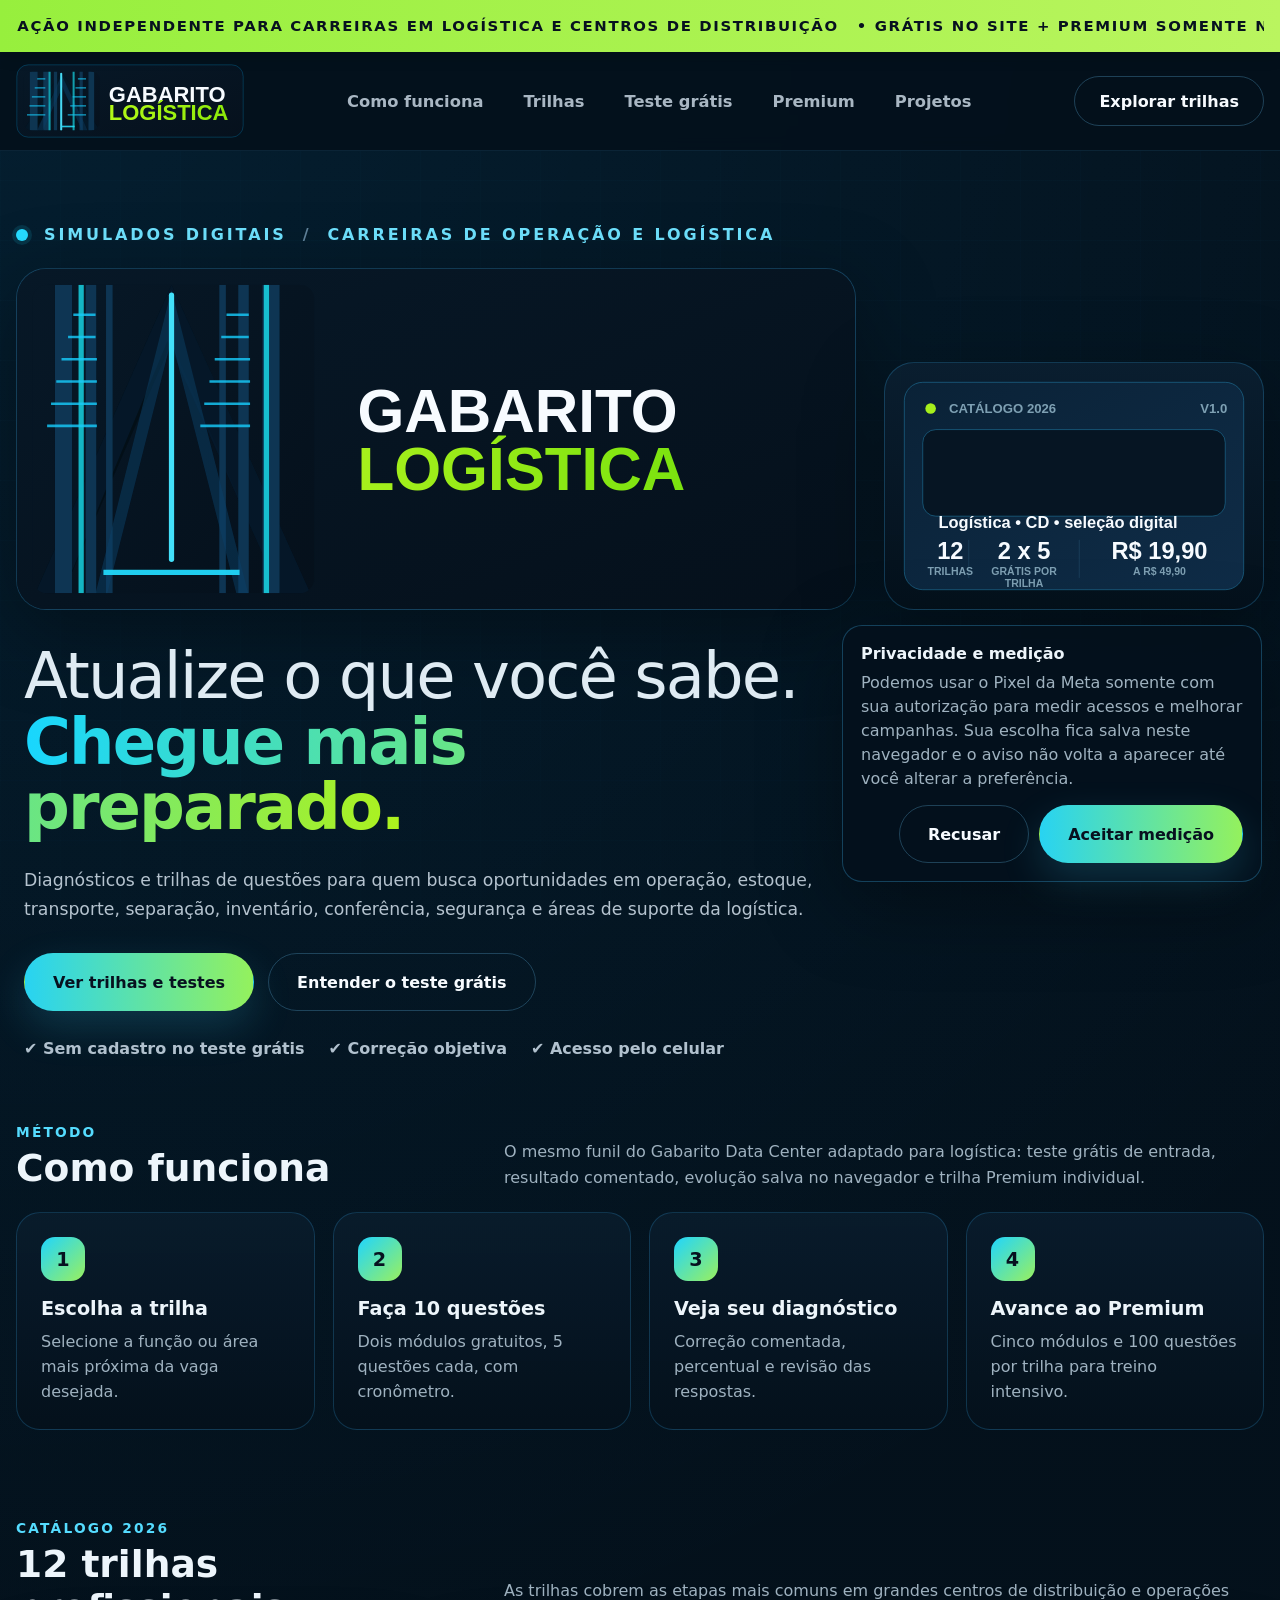
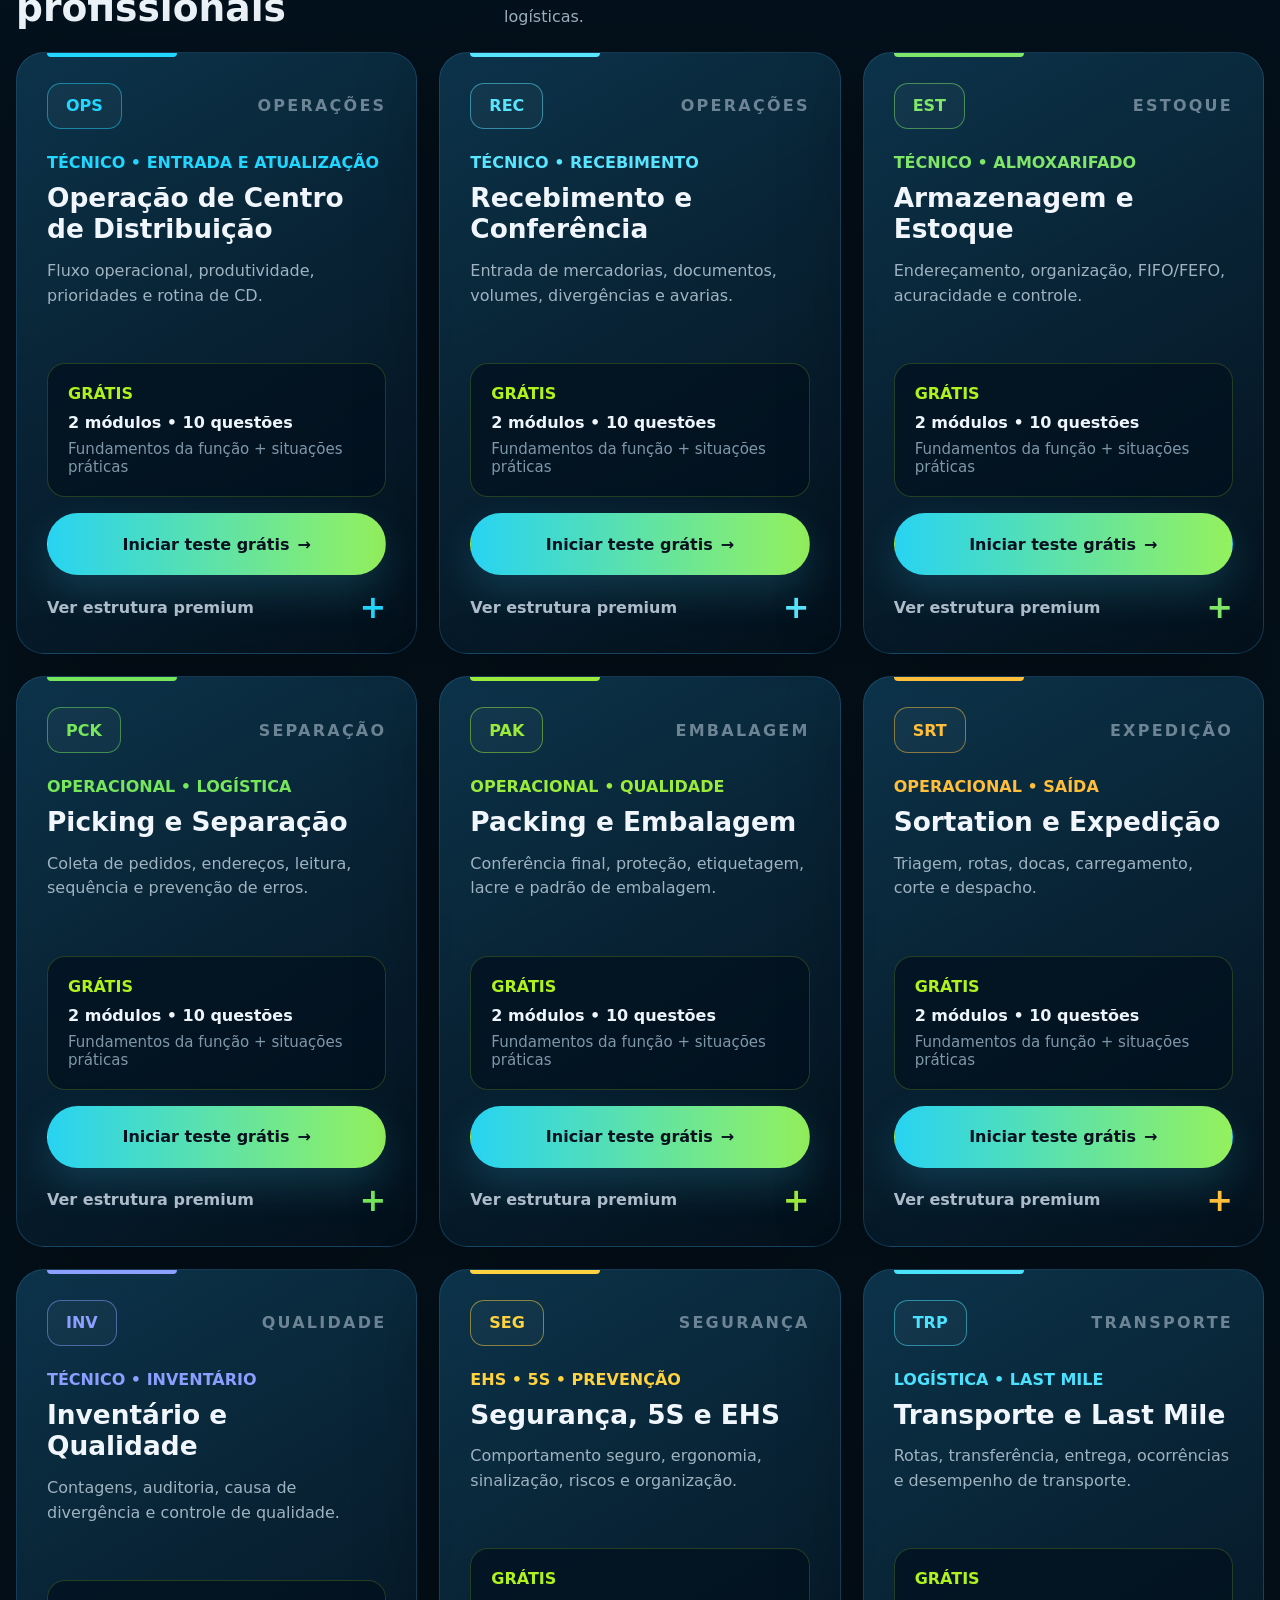
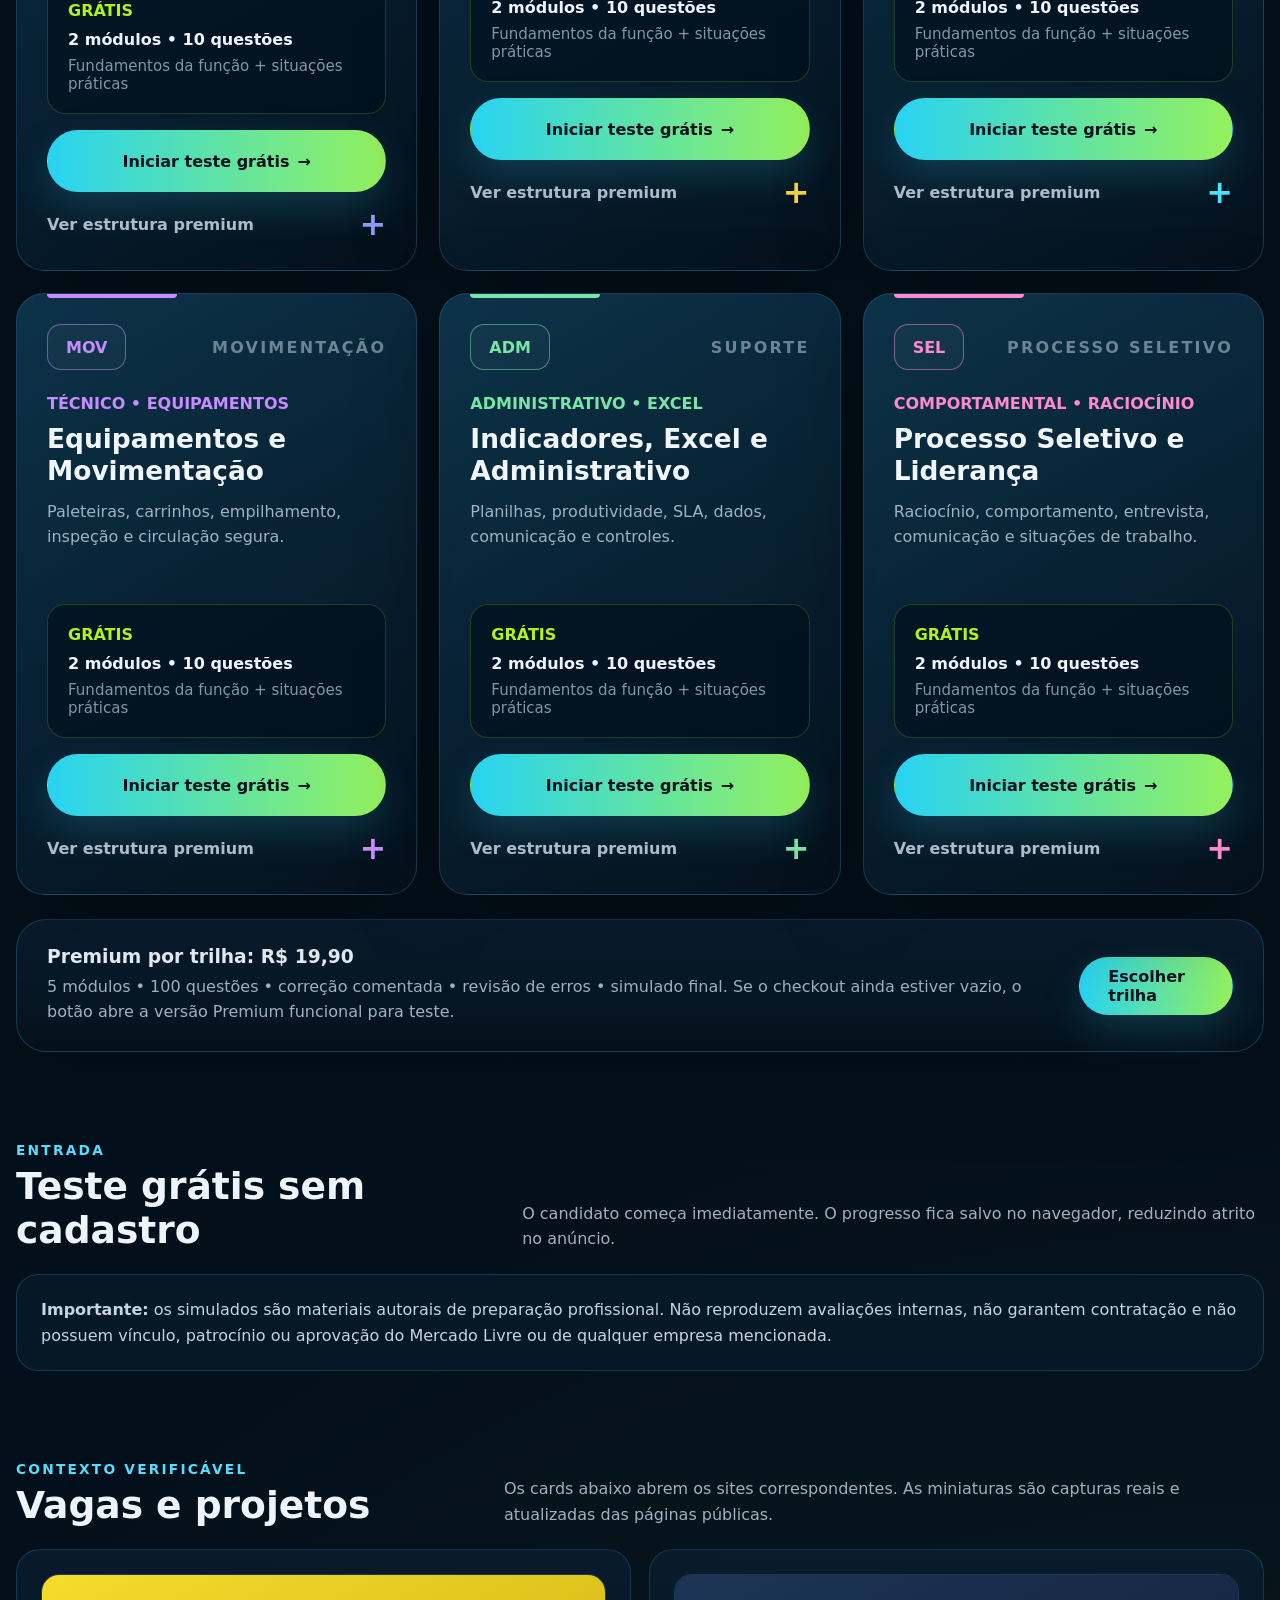
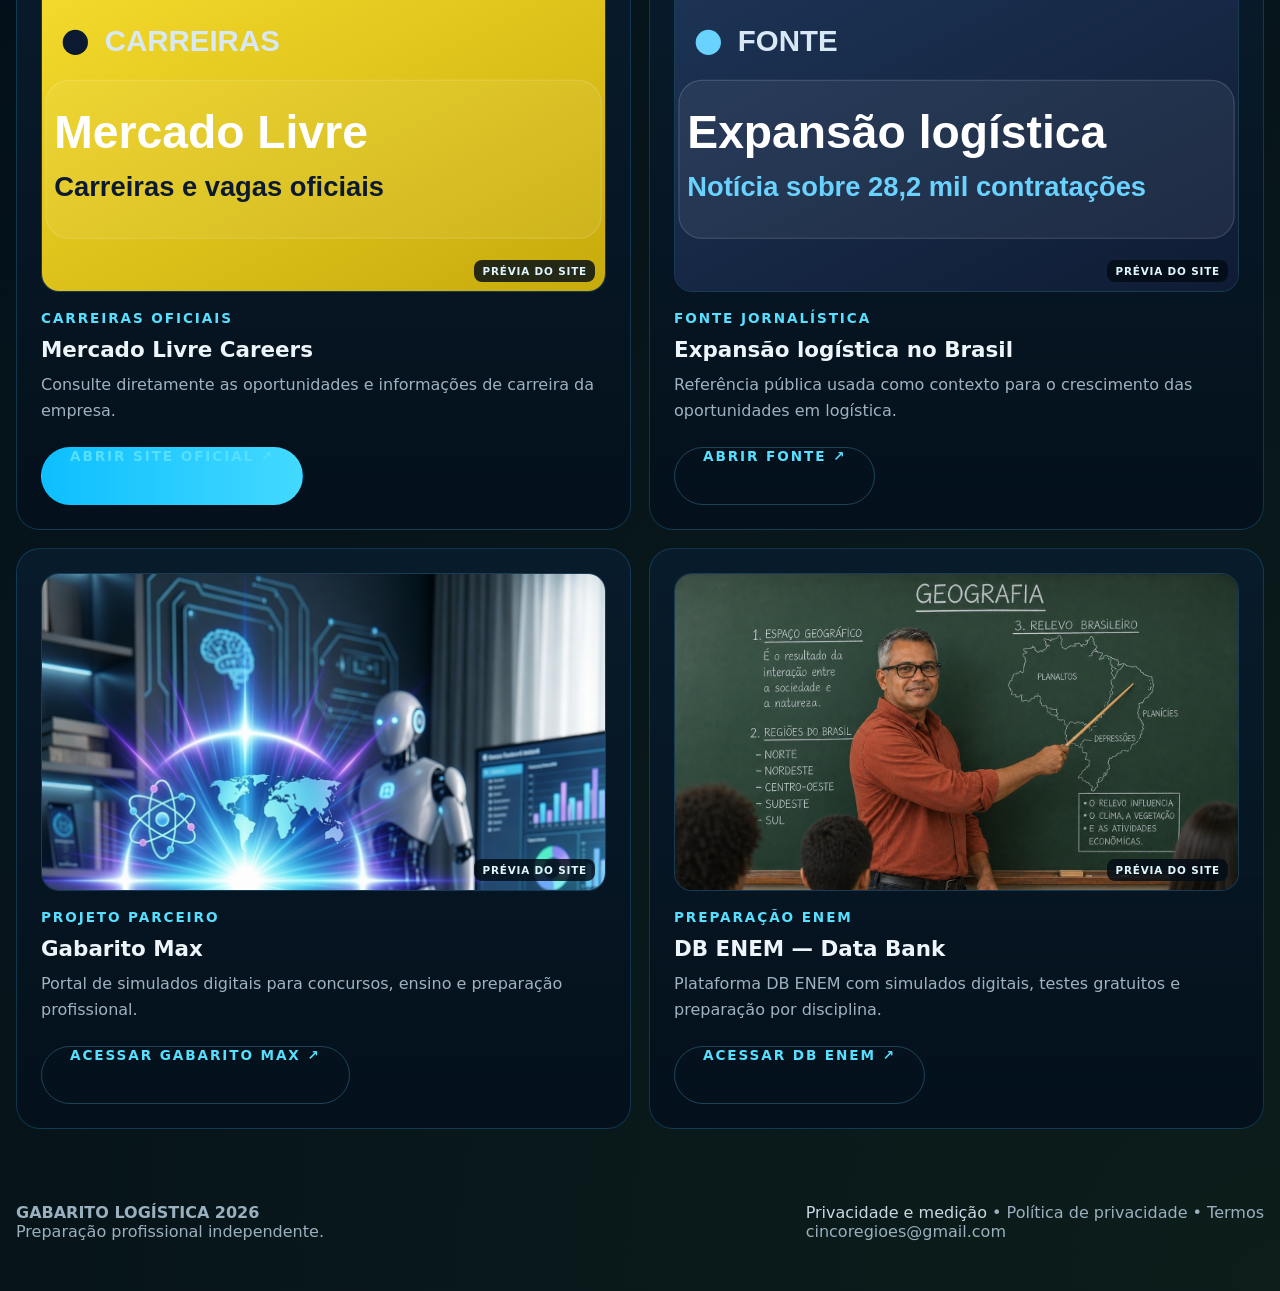
==== index.html @ f0232e9e "Add files via upload" ====
<!doctype html><html lang="pt-BR"><head><meta charset="utf-8"><meta name="viewport" content="width=device-width,initial-scale=1"><meta name="theme-color" content="#07111f"><title>Gabarito Logística 2026 | Simulados para Processos Seletivos</title><meta name="description" content="Simulados gratuitos e premium para vagas de logística, centros de distribuição e e-commerce. Preparação independente para processos seletivos em 2026."><meta property="og:title" content="Gabarito Logística 2026"><meta property="og:description" content="12 trilhas de preparação para logística, centros de distribuição e operações."><meta property="og:type" content="website"><meta property="og:url" content="https://cincoregioes-star.github.io/gabarito-logistica-testes-gratis/"><meta property="og:image" content="https://cincoregioes-star.github.io/gabarito-logistica-testes-gratis/assets/og-gabarito-logistica.png"><meta name="twitter:card" content="summary_large_image"><link rel="canonical" href="https://cincoregioes-star.github.io/gabarito-logistica-testes-gratis/"><link rel="icon" href="assets/logo-gabarito-logistica.svg" type="image/svg+xml"><link rel="stylesheet" href="styles.css"></head><body class="has-fixed-top home-page">
<div class="top-strip"><div class="shell stripin"><span>● PREPARAÇÃO INDEPENDENTE PARA CARREIRAS EM LOGÍSTICA E CENTROS DE DISTRIBUIÇÃO</span><span>• GRÁTIS NO SITE + PREMIUM SOMENTE NA KIWIFY</span></div></div>
<header class="top"><div class="shell topin"><a class="brand" href="index.html" aria-label="Gabarito Logística"><img class="brand-logo" src="assets/logo-gabarito-logistica.svg" alt="Gabarito Logística"></a><nav class="nav"><a href="#como">Como funciona</a><a href="#trilhas">Trilhas</a><a href="#gratis">Teste grátis</a><a href="#premium">Premium</a><a href="#fontes">Projetos</a></nav><a class="btn btn-ghost btn-top" href="#trilhas">Explorar trilhas</a></div></header>
<main>
<section class="shell hero-stage">
  <div class="hero-kicker"><span class="dot"></span> SIMULADOS DIGITAIS <span class="divider">/</span> CARREIRAS DE OPERAÇÃO E LOGÍSTICA</div>
  <div class="hero-grid">
    <article class="hero-showcase panel"><img src="assets/hero-logistica-main.svg" alt="Gabarito Logística"></article>
    <aside class="hero-mini panel"><img src="assets/catalog-card-logistica.svg" alt="Catálogo Gabarito Logística"></aside>
  </div>
  <div class="hero-copy-wrap">
    <div class="hero-copy">
      <h1>Atualize o que você sabe.<br><span>Chegue mais preparado.</span></h1>
      <p>Diagnósticos e trilhas de questões para quem busca oportunidades em operação, estoque, transporte, separação, inventário, conferência, segurança e áreas de suporte da logística.</p>
      <div class="hero-actions"><a class="btn btn-yellow" href="#trilhas">Ver trilhas e testes</a><a class="btn btn-ghost" href="#como">Entender o teste grátis</a></div>
      <div class="hero-checks"><span>✔ Sem cadastro no teste grátis</span><span>✔ Correção objetiva</span><span>✔ Acesso pelo celular</span></div>
    </div>
  </div>
</section>
<section class="section shell" id="como"><div class="section-head"><div><span class="eyebrow">Método</span><h2>Como funciona</h2></div><p>O mesmo funil do Gabarito Data Center adaptado para logística: teste grátis de entrada, resultado comentado, evolução salva no navegador e trilha Premium individual.</p></div><div class="how"><div class="step"><b>1</b><h3>Escolha a trilha</h3><p>Selecione a função ou área mais próxima da vaga desejada.</p></div><div class="step"><b>2</b><h3>Faça 10 questões</h3><p>Dois módulos gratuitos, 5 questões cada, com cronômetro.</p></div><div class="step"><b>3</b><h3>Veja seu diagnóstico</h3><p>Correção comentada, percentual e revisão das respostas.</p></div><div class="step"><b>4</b><h3>Avance ao Premium</h3><p>Cinco módulos e 100 questões por trilha para treino intensivo.</p></div></div></section>
<section class="section shell" id="trilhas"><div class="section-head"><div><span class="eyebrow">Catálogo 2026</span><h2>12 trilhas profissionais</h2></div><p>As trilhas cobrem as etapas mais comuns em grandes centros de distribuição e operações logísticas.</p></div><div class="grid track-grid" id="trackGrid"></div><article class="premium-band panel" id="premium"><div><h3>Premium por trilha: <strong>R$ 19,90</strong></h3><p>5 módulos • 100 questões • correção comentada • revisão de erros • simulado final. Se o checkout ainda estiver vazio, o botão abre a versão Premium funcional para teste.</p></div><a class="btn btn-yellow" href="#trilhas">Escolher trilha</a></article></section>
<section class="section shell" id="gratis"><div class="section-head"><div><span class="eyebrow">Entrada</span><h2>Teste grátis sem cadastro</h2></div><p>O candidato começa imediatamente. O progresso fica salvo no navegador, reduzindo atrito no anúncio.</p></div><div class="notice"><strong>Importante:</strong> os simulados são materiais autorais de preparação profissional. Não reproduzem avaliações internas, não garantem contratação e não possuem vínculo, patrocínio ou aprovação do Mercado Livre ou de qualquer empresa mencionada.</div></section>
<section class="section shell" id="fontes">
  <div class="section-head">
    <div><span class="eyebrow">Contexto verificável</span><h2>Vagas e projetos</h2></div>
    <p>Os cards abaixo abrem os sites correspondentes. As miniaturas são capturas reais e atualizadas das páginas públicas.</p>
  </div>
  <div class="partners">
    <article class="partner partner-card" data-link-key="careersUrl" data-fallback="assets/partner-mercadolivre.svg" role="link" tabindex="0" aria-label="Abrir Mercado Livre Careers">
      <div class="partner-shot-wrap"><img class="partner-thumb live-site-shot" src="assets/partner-mercadolivre.svg" alt="Captura do site Mercado Livre Careers" loading="lazy"></div>
      <span>Carreiras oficiais</span><h3>Mercado Livre Careers</h3>
      <p>Consulte diretamente as oportunidades e informações de carreira da empresa.</p>
      <span class="btn btn-blue partner-cta">Abrir site oficial ↗</span>
    </article>
    <article class="partner partner-card" data-link-key="sourceUrl" data-fallback="assets/partner-noticia.svg" role="link" tabindex="0" aria-label="Abrir notícia sobre expansão logística">
      <div class="partner-shot-wrap"><img class="partner-thumb live-site-shot" src="assets/partner-noticia.svg" alt="Captura da fonte sobre expansão logística" loading="lazy"></div>
      <span>Fonte jornalística</span><h3>Expansão logística no Brasil</h3>
      <p>Referência pública usada como contexto para o crescimento das oportunidades em logística.</p>
      <span class="btn btn-ghost partner-cta">Abrir fonte ↗</span>
    </article>
    <article class="partner partner-card" data-link-key="gabaritoMaxUrl" data-fallback="assets/print-real-gabarito-max.png" role="link" tabindex="0" aria-label="Abrir Gabarito Max">
      <div class="partner-shot-wrap"><img class="partner-thumb live-site-shot" src="assets/print-real-gabarito-max.png" alt="Captura real do Gabarito Max" loading="lazy"></div>
      <span>Projeto parceiro</span><h3>Gabarito Max</h3>
      <p>Portal de simulados digitais para concursos, ensino e preparação profissional.</p>
      <span class="btn btn-ghost partner-cta">Acessar Gabarito Max ↗</span>
    </article>
    <article class="partner partner-card" data-link-key="dbEnemUrl" data-fallback="assets/print-real-db-enem.jpg" role="link" tabindex="0" aria-label="Abrir DB ENEM">
      <div class="partner-shot-wrap"><img class="partner-thumb live-site-shot" src="assets/print-real-db-enem.jpg" alt="Captura real de conteúdo do DB ENEM" loading="lazy"></div>
      <span>Preparação ENEM</span><h3>DB ENEM — Data Bank</h3>
      <p>Plataforma DB ENEM com simulados digitais, testes gratuitos e preparação por disciplina.</p>
      <span class="btn btn-ghost partner-cta">Acessar DB ENEM ↗</span>
    </article>
  </div>
</section>
</main>
<footer><div class="shell footerin"><div><strong>GABARITO LOGÍSTICA 2026</strong><br>Preparação profissional independente.</div><div><button class="privacy-link" id="privacySettings">Privacidade e medição</button> • <a href="privacidade.html">Política de privacidade</a> • <a href="termos.html">Termos</a><br><a href="mailto:cincoregioes@gmail.com">cincoregioes@gmail.com</a></div></div></footer>
<div class="cookie" id="cookie"><strong>Privacidade e medição</strong><p>Podemos usar o Pixel da Meta somente com sua autorização para medir acessos e melhorar campanhas. Sua escolha fica salva neste navegador e o aviso não volta a aparecer até você alterar a preferência.</p><div class="cookie-actions"><button class="btn btn-ghost" id="cookieReject">Recusar</button><button class="btn btn-yellow" id="cookieAccept">Aceitar medição</button></div></div>
<script src="config.js"></script><script src="meta.js"></script><script src="data.js"></script><script src="sound.js"></script><script src="script.js"></script></body></html>
---- styles.css ----
:root{
  --bg:#04111c;--bg2:#071a2b;--panel:#071827;--panel2:#0a2337;--line:rgba(63,155,205,.24);
  --white:#edf5fb;--muted:#9fb2c0;--cyan:#18d6ff;--cyan2:#2bd6ff;--lime:#aef21c;--lime2:#7fec16;--ghost:#0d2031;
  --yellow:#aaf11d;--yellowText:#07111f;--shadow:0 22px 80px rgba(0,0,0,.34);--radius:28px;
}
*{box-sizing:border-box} html{scroll-behavior:smooth} body{margin:0;font-family:Inter,ui-sans-serif,system-ui,-apple-system,"Segoe UI",Arial,sans-serif;color:var(--white);background:
radial-gradient(circle at 0 0,rgba(0,169,255,.09),transparent 28%),
radial-gradient(circle at 100% 100%,rgba(174,242,28,.06),transparent 30%),
linear-gradient(180deg,#04111c 0%,#03101a 100%);min-height:100vh}
body:before{content:"";position:fixed;inset:0;background-image:linear-gradient(rgba(29,76,106,.23) 1px,transparent 1px),linear-gradient(90deg,rgba(29,76,106,.18) 1px,transparent 1px);background-size:60px 60px;opacity:.34;pointer-events:none;mask-image:linear-gradient(#000,rgba(0,0,0,.55));}
a{color:inherit;text-decoration:none}button,input{font:inherit}.shell{width:min(1320px,calc(100% - 32px));margin:0 auto;position:relative;z-index:1}
.has-fixed-top{padding-top:0}.top-strip{position:relative;z-index:5;background:linear-gradient(90deg,#97ef3d,#baf55f);color:#07111f;height:52px;display:flex;align-items:center;box-shadow:0 4px 14px rgba(0,0,0,.18)}.stripin{display:flex;align-items:center;justify-content:center;gap:18px;font-weight:900;letter-spacing:.11em;font-size:.93rem;text-transform:uppercase;white-space:nowrap;overflow:hidden}.top{position:relative;z-index:4;background:rgba(4,17,28,.92);backdrop-filter:blur(7px);border-bottom:1px solid rgba(26,73,103,.35)}.topin{height:98px;display:flex;align-items:center;justify-content:space-between;gap:18px}.brand{display:flex;align-items:center}.brand-logo{width:228px;max-width:100%;display:block}.nav{display:flex;align-items:center;gap:40px}.nav a{color:#a9b7c3;font-size:1.02rem;font-weight:800}.nav a:hover,.nav a:focus{color:#fff}.btn{display:inline-flex;align-items:center;justify-content:center;gap:8px;min-height:58px;padding:0 28px;border-radius:999px;border:1px solid transparent;font-weight:900;cursor:pointer;transition:.2s}.btn-yellow{background:linear-gradient(90deg,#28d3f2,#94f15d);color:#07111f;box-shadow:0 16px 40px rgba(61,203,246,.18)}.btn-yellow:hover{transform:translateY(-1px)}.btn-ghost{background:transparent;color:#f7fbff;border-color:rgba(53,106,137,.55)}.btn-blue{background:linear-gradient(90deg,#0dbfff,#43d9ff);color:#07111f}.btn-top{min-width:168px;min-height:50px;padding:0 24px}.hero-stage{padding-top:74px;padding-bottom:20px}.hero-kicker{display:flex;align-items:center;gap:16px;color:#6fe3ff;font-weight:900;letter-spacing:.18em;text-transform:uppercase;margin:0 0 24px;font-size:1rem}.hero-kicker .dot{width:12px;height:12px;border-radius:50%;background:#26dbff;box-shadow:0 0 0 4px rgba(38,219,255,.12)}.hero-kicker .divider{color:#60839b}.hero-grid{display:grid;grid-template-columns:minmax(0,1.6fr) 380px;gap:28px;align-items:end}.panel{background:linear-gradient(180deg,rgba(10,31,48,.96),rgba(4,17,28,.98));border:1px solid rgba(34,106,149,.45);border-radius:30px;box-shadow:var(--shadow)}.hero-showcase{min-height:270px;display:flex;align-items:center;justify-content:center;overflow:hidden}.hero-showcase img{display:block;width:100%;height:auto}.hero-mini{align-self:end;padding:18px}.hero-mini img{display:block;width:100%;height:auto}.hero-copy-wrap{display:grid;grid-template-columns:minmax(0,1fr) 380px;gap:28px}.hero-copy{padding:34px 8px 0 8px}.hero-copy h1{margin:0;font-size:4rem;line-height:1.02;letter-spacing:-.03em;font-weight:300;color:#dfebf3}.hero-copy h1 span{font-weight:900;background:linear-gradient(90deg,#18d6ff,#aef21c);-webkit-background-clip:text;background-clip:text;color:transparent}.hero-copy p{max-width:800px;margin:26px 0 0;color:#b5c3cf;font-size:1.08rem;line-height:1.65}.hero-actions{display:flex;gap:14px;flex-wrap:wrap;margin-top:30px}.hero-checks{display:flex;gap:24px;flex-wrap:wrap;margin-top:28px;color:#b1c1ce;font-weight:700}.hero-checks span{display:inline-flex;gap:9px;align-items:center}.section{padding:44px 0}.section-head{display:flex;justify-content:space-between;gap:18px;align-items:end;margin-bottom:22px}.eyebrow{display:inline-block;color:#55dcff;font-size:.86rem;font-weight:900;text-transform:uppercase;letter-spacing:.16em;margin-bottom:6px}.section-head h2{margin:0;font-size:2.35rem}.section-head p{max-width:760px;color:var(--muted);margin:0;line-height:1.6}.how{display:grid;grid-template-columns:repeat(4,1fr);gap:18px}.step{padding:24px;background:linear-gradient(180deg,rgba(9,28,44,.95),rgba(4,17,28,.98));border:1px solid rgba(34,106,149,.4);border-radius:24px}.step b{width:44px;height:44px;display:grid;place-items:center;background:linear-gradient(135deg,#1fd5ff,#9af05e);border-radius:14px;color:#07111f;font-size:1.2rem}.step h3{margin:16px 0 10px;font-size:1.2rem}.step p{margin:0;color:var(--muted);line-height:1.55}.track-grid{display:grid;grid-template-columns:repeat(3,1fr);gap:22px}.card{position:relative;padding:30px;border-radius:28px;overflow:hidden;background:linear-gradient(150deg,rgba(13,54,78,.92),rgba(4,17,28,.98));border:1px solid rgba(43,106,149,.42);box-shadow:var(--shadow)}.card:before{content:"";position:absolute;top:0;left:30px;width:130px;height:4px;background:var(--accent,#22d6ff);border-radius:0 0 8px 8px}.card-top{display:flex;align-items:center;justify-content:space-between;margin-bottom:24px}.code-pill{min-width:64px;height:46px;padding:0 18px;border-radius:14px;border:1px solid color-mix(in srgb,var(--accent,#22d6ff) 50%, transparent);display:inline-flex;align-items:center;justify-content:center;font-weight:900;color:var(--accent,#22d6ff);background:rgba(255,255,255,.03)}.card-cat{font-size:1rem;letter-spacing:.14em;text-transform:uppercase;color:#6d8494;font-weight:900}.card-level{display:block;color:var(--accent,#22d6ff);font-weight:900;text-transform:uppercase;margin-bottom:10px}.card h3{margin:0 0 14px;font-size:1.05rem;line-height:1.2}.card h3 strong{display:block;font-size:1.65rem;color:#f0f6fb}.card p{margin:0;color:#9fb3c1;line-height:1.55;min-height:78px}.free-box{margin-top:26px;padding:20px;border-radius:18px;border:1px solid rgba(97,145,39,.35);background:rgba(2,16,28,.68)}.free-box .free-tag{display:block;color:#b0f31c;font-weight:900;text-transform:uppercase;margin-bottom:10px}.free-box .free-meta{font-size:1rem;font-weight:900}.free-box small{display:block;color:#7e98aa;margin-top:8px;font-size:.94rem}.card-actions{margin-top:16px}.card .btn-yellow{width:100%;min-height:62px;font-size:1rem}.premium-trigger{display:flex;align-items:center;justify-content:space-between;margin-top:16px;font-weight:800;color:#aebcca}.premium-trigger button{background:none;border:0;color:var(--accent,#22d6ff);font-size:2rem;line-height:1;cursor:pointer;padding:0}.premium-band{margin-top:24px;padding:26px 30px;display:flex;justify-content:space-between;align-items:center;gap:18px}.premium-band h3{margin:0 0 8px}.premium-band p{margin:0;color:var(--muted);line-height:1.55}.notice{padding:22px 24px;border-radius:22px;background:rgba(7,24,39,.92);border:1px solid rgba(51,108,141,.42);color:#c8d4de;line-height:1.6}.partners{display:grid;grid-template-columns:repeat(2,1fr);gap:18px}.partner{padding:24px;border-radius:24px;background:linear-gradient(180deg,rgba(9,28,44,.95),rgba(4,17,28,.98));border:1px solid rgba(34,106,149,.4)}.partner span{display:inline-block;color:#56dfff;font-size:.85rem;font-weight:900;letter-spacing:.14em;text-transform:uppercase}.partner h3{margin:12px 0 10px;font-size:1.34rem}.partner p{margin:0 0 18px;color:var(--muted);line-height:1.6}.footerin{display:flex;justify-content:space-between;gap:16px;padding:30px 0 50px;color:#9ab0bf}.privacy-link{background:none;border:0;color:#c9d8e2;padding:0;cursor:pointer}.cookie{position:fixed;bottom:18px;right:18px;max-width:420px;padding:18px;border-radius:20px;background:rgba(4,17,28,.97);border:1px solid rgba(39,115,156,.5);box-shadow:var(--shadow);display:none;z-index:70}.cookie.show{display:block}.cookie strong{display:block;margin-bottom:8px}.cookie p{margin:0;color:var(--muted);line-height:1.5}.cookie-actions{display:flex;gap:10px;justify-content:flex-end;margin-top:14px}.quiz-wrap{padding:52px 0 42px}.quiz-hero,.result,.question,.premium{padding:26px}.module-grid{display:grid;grid-template-columns:repeat(2,1fr);gap:18px;margin-top:18px}.mod-card{padding:20px;border-radius:22px;background:linear-gradient(180deg,rgba(9,28,44,.95),rgba(4,17,28,.98));border:1px solid rgba(34,106,149,.4)}.mod-card h3{margin:0 0 8px}.mod-card p{margin:0 0 16px;color:var(--muted)}.quiz-head{display:flex;justify-content:space-between;align-items:center;gap:16px;margin-bottom:14px}.timer{border:1px solid rgba(39,121,168,.45);padding:10px 14px;border-radius:14px;font-weight:900;background:rgba(7,24,39,.86)}.timer.warn{border-color:#ffb83b;color:#ffda73}.timer.danger{border-color:#ff5f72;color:#ff9ba6}.progress{height:10px;background:rgba(255,255,255,.06);border-radius:999px;overflow:hidden;margin:10px 0 18px}.progress span{display:block;height:100%;background:linear-gradient(90deg,#25d4f0,#95f05b)}.options{display:grid;gap:12px;margin-top:18px}.option{width:100%;padding:16px 18px;border-radius:18px;border:1px solid rgba(46,116,158,.4);background:rgba(8,28,45,.9);color:#ecf4fa;text-align:left;font-weight:700;cursor:pointer}.option.correct{border-color:#5ddf86;background:rgba(81,215,129,.12)}.option.wrong{border-color:#ff6a7a;background:rgba(255,106,122,.11)}.feedback{margin-top:18px;padding:16px;border-radius:16px;line-height:1.6}.feedback.good{background:rgba(84,226,141,.12);border:1px solid rgba(84,226,141,.35)}.feedback.bad{background:rgba(255,100,116,.10);border:1px solid rgba(255,100,116,.35)}.result .score{font-size:4rem;font-weight:900;background:linear-gradient(90deg,#25d4f0,#95f05b);-webkit-background-clip:text;background-clip:text;color:transparent}.review{display:grid;gap:14px;margin-top:24px}.review-item{padding:16px;border-radius:16px;background:rgba(7,24,39,.9);border:1px solid rgba(39,115,156,.4)}.sound-panel{display:flex;align-items:center;gap:8px}.sound-panel button,.sound-toggle{border:1px solid rgba(39,115,156,.45);background:rgba(7,24,39,.86);color:#e9f2f8;border-radius:14px;min-height:44px;padding:0 14px;cursor:pointer;font-weight:800}.volume{width:90px}.sr-only{position:absolute!important;width:1px!important;height:1px!important;padding:0!important;margin:-1px!important;overflow:hidden!important;clip:rect(0,0,0,0)!important;white-space:nowrap!important;border:0!important}
@media (max-width:1180px){.hero-grid,.hero-copy-wrap{grid-template-columns:1fr}.hero-mini{max-width:420px}.track-grid{grid-template-columns:repeat(2,1fr)}.how,.partners{grid-template-columns:repeat(2,1fr)}}
@media (max-width:920px){.has-fixed-top{padding-top:0}.stripin{font-size:.72rem;gap:10px}.topin{height:88px;gap:12px}.brand-logo{width:190px}.nav{display:none}.btn-top{display:none}.hero-copy h1{font-size:3rem}.module-grid{grid-template-columns:1fr}}
@media (max-width:640px){.shell{width:min(100% - 22px,1320px)}.top-strip{height:46px}.has-fixed-top{padding-top:0}.stripin{justify-content:flex-start;font-size:.6rem}.brand-logo{width:160px}.hero-kicker{font-size:.72rem;gap:8px}.hero-copy h1{font-size:2.35rem}.hero-copy p{font-size:1rem}.hero-checks{display:block}.hero-checks span{display:block;margin:0 0 12px}.track-grid,.partners,.how{grid-template-columns:1fr}.card{padding:24px}.hero-mini{padding:12px}.cookie{left:12px;right:12px;max-width:none}.sound-panel{display:none}.btn{min-height:54px;padding:0 22px}}

.partner-thumb-link{display:block;margin-bottom:14px}.partner-thumb{display:block;width:100%;height:auto;border-radius:18px;border:1px solid rgba(52,117,155,.42);box-shadow:0 12px 30px rgba(0,0,0,.22)}.partner-title-link{color:#fff;text-decoration:none}.partner-title-link:hover{color:#cfeeff}.partner .btn{margin-top:4px}
.partner-click{cursor:pointer;transition:transform .18s ease,border-color .18s ease,box-shadow .18s ease}.partner-click:hover{transform:translateY(-3px);border-color:rgba(70,173,225,.72);box-shadow:0 20px 48px rgba(0,0,0,.30)}.partner-click:focus-within{border-color:rgba(70,173,225,.72)}
/* Parceiros finais: card inteiro clicável + captura real do site */
.partner-card{cursor:pointer;position:relative;transition:transform .2s ease,border-color .2s ease,box-shadow .2s ease;outline:none}
.partner-card:hover,.partner-card:focus-visible{transform:translateY(-3px);border-color:rgba(76,211,255,.72);box-shadow:0 24px 65px rgba(0,0,0,.35),0 0 0 2px rgba(38,214,255,.08)}
.partner-shot-wrap{width:100%;aspect-ratio:16/9;overflow:hidden;border-radius:18px;margin-bottom:16px;background:#07111f;border:1px solid rgba(52,117,155,.42);position:relative}
.partner-shot-wrap:after{content:"PRÉVIA DO SITE";position:absolute;right:10px;bottom:9px;background:rgba(2,12,21,.82);color:#dff6ff;padding:5px 8px;border-radius:8px;font-size:.65rem;font-weight:900;letter-spacing:.08em;pointer-events:none}
.partner-thumb{width:100%;height:100%;object-fit:cover;object-position:top center;display:block;border:0;border-radius:0;box-shadow:none;transition:transform .3s ease}
.partner-card:hover .partner-thumb{transform:scale(1.015)}
.partner-card h3{margin-top:10px}.partner-card .partner-cta{pointer-events:none;margin-top:6px}
@media(max-width:640px){.partner-shot-wrap{aspect-ratio:16/10}}


.module-grid{display:grid;grid-template-columns:repeat(2,minmax(0,1fr));gap:18px;margin-top:18px}
.module-card{padding:22px;border-radius:22px;background:linear-gradient(180deg,rgba(9,28,44,.95),rgba(4,17,28,.98));border:1px solid rgba(34,106,149,.4);box-shadow:0 14px 36px rgba(0,0,0,.16)}
.module-card .code{display:inline-block;color:#55dcff;font-size:.8rem;font-weight:900;letter-spacing:.13em;text-transform:uppercase;margin-bottom:8px}
.module-card h3{margin:4px 0 9px;font-size:1.2rem}.module-card p{margin:0 0 16px;color:var(--muted);line-height:1.5}.module-card .btn{width:100%}
.badges{display:flex;gap:10px;flex-wrap:wrap;margin-top:18px}.badge{display:inline-flex;align-items:center;min-height:34px;padding:0 12px;border-radius:999px;border:1px solid rgba(49,127,168,.42);background:rgba(6,23,38,.72);color:#cfe1ec;font-size:.84rem;font-weight:800}
.option{display:flex;gap:12px;align-items:center}.letter{width:34px;height:34px;border-radius:10px;display:grid;place-items:center;flex:0 0 auto;background:rgba(37,212,240,.1);border:1px solid rgba(37,212,240,.35);font-weight:900;color:#66e4ff}
@media(max-width:740px){.module-grid{grid-template-columns:1fr}}
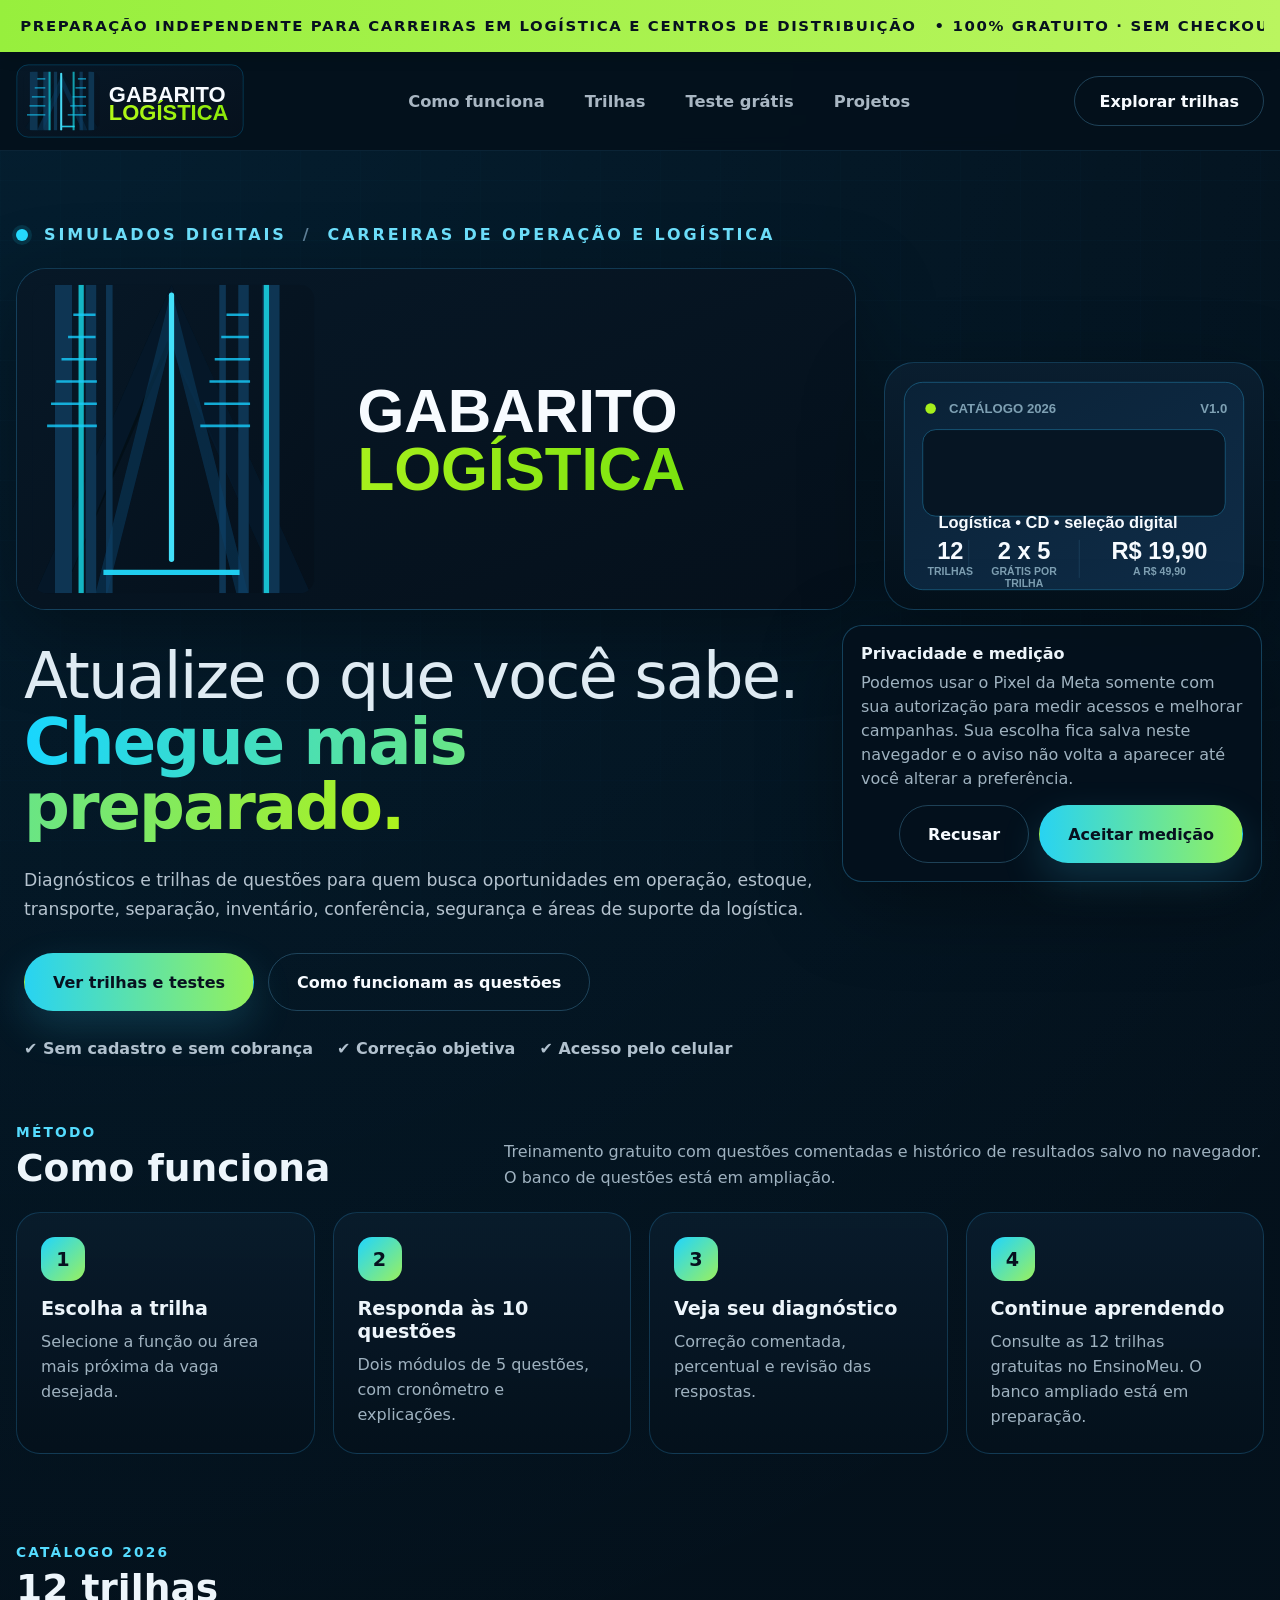
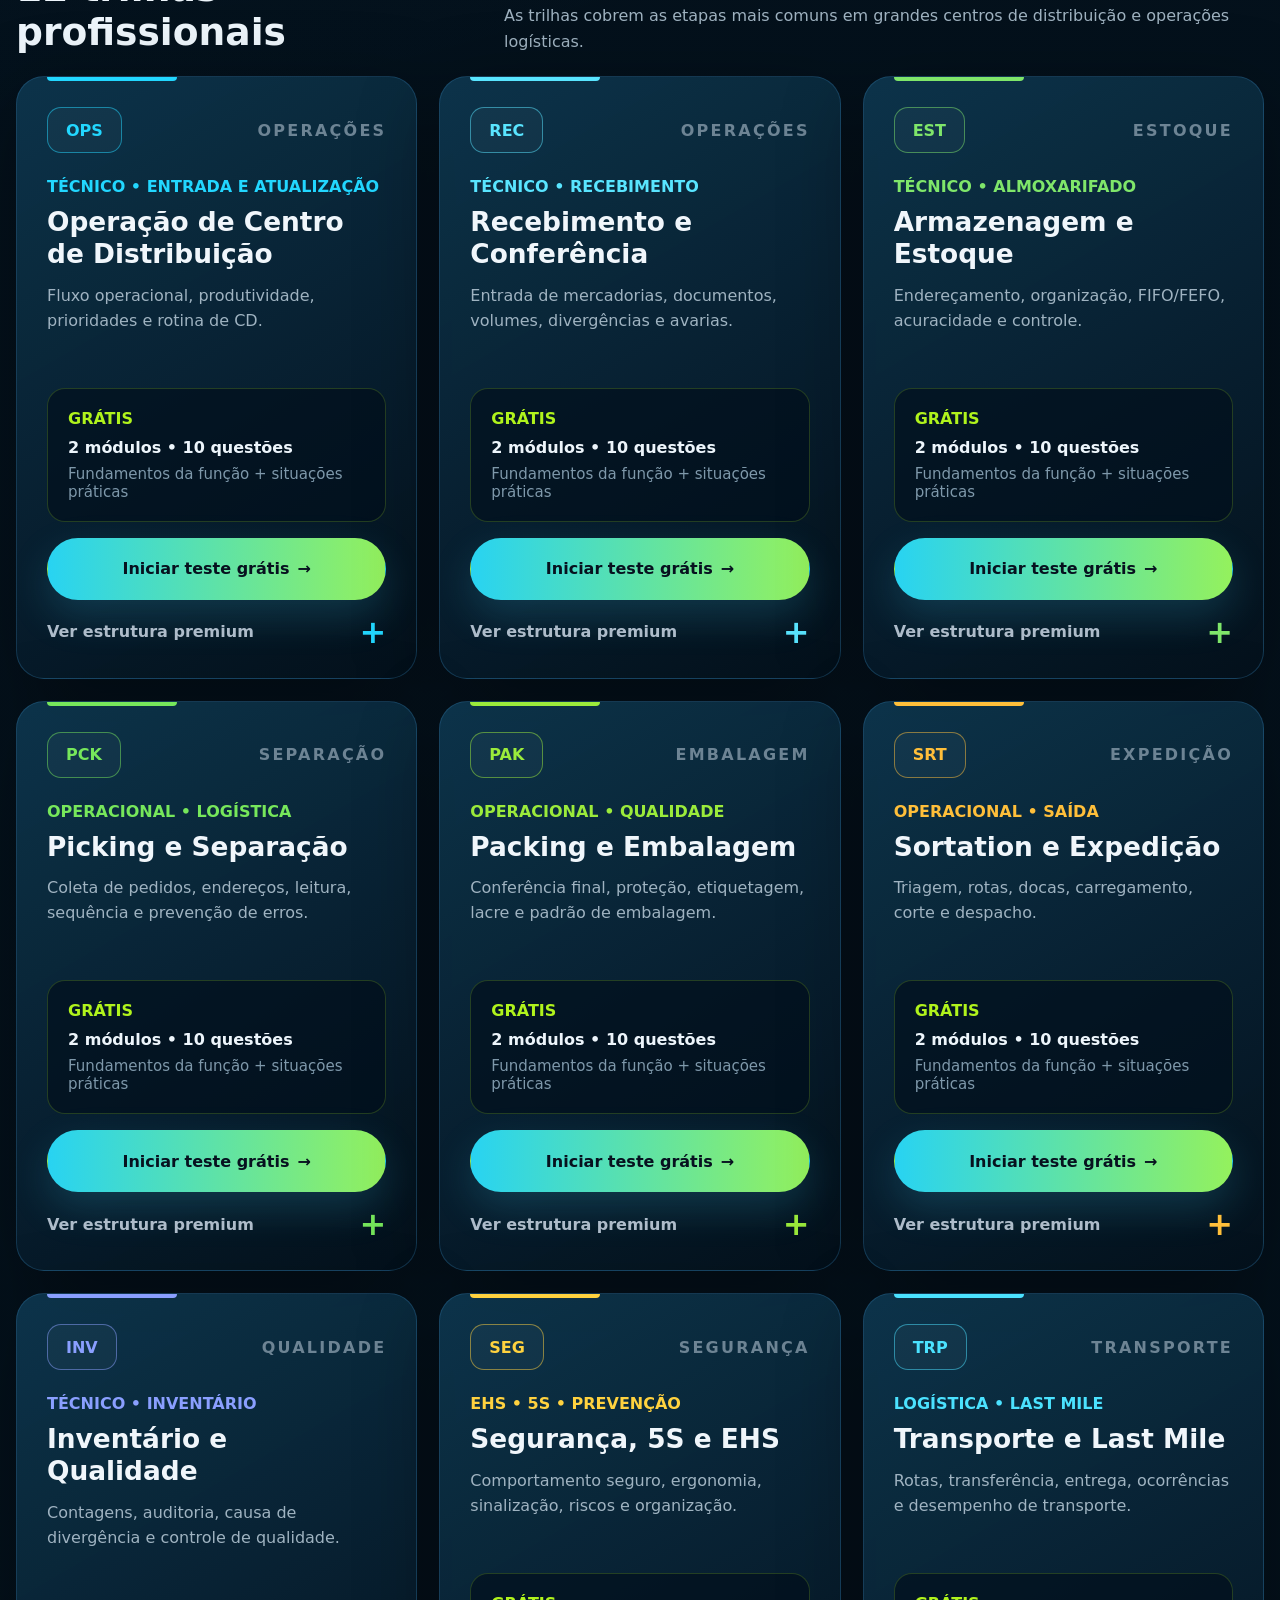
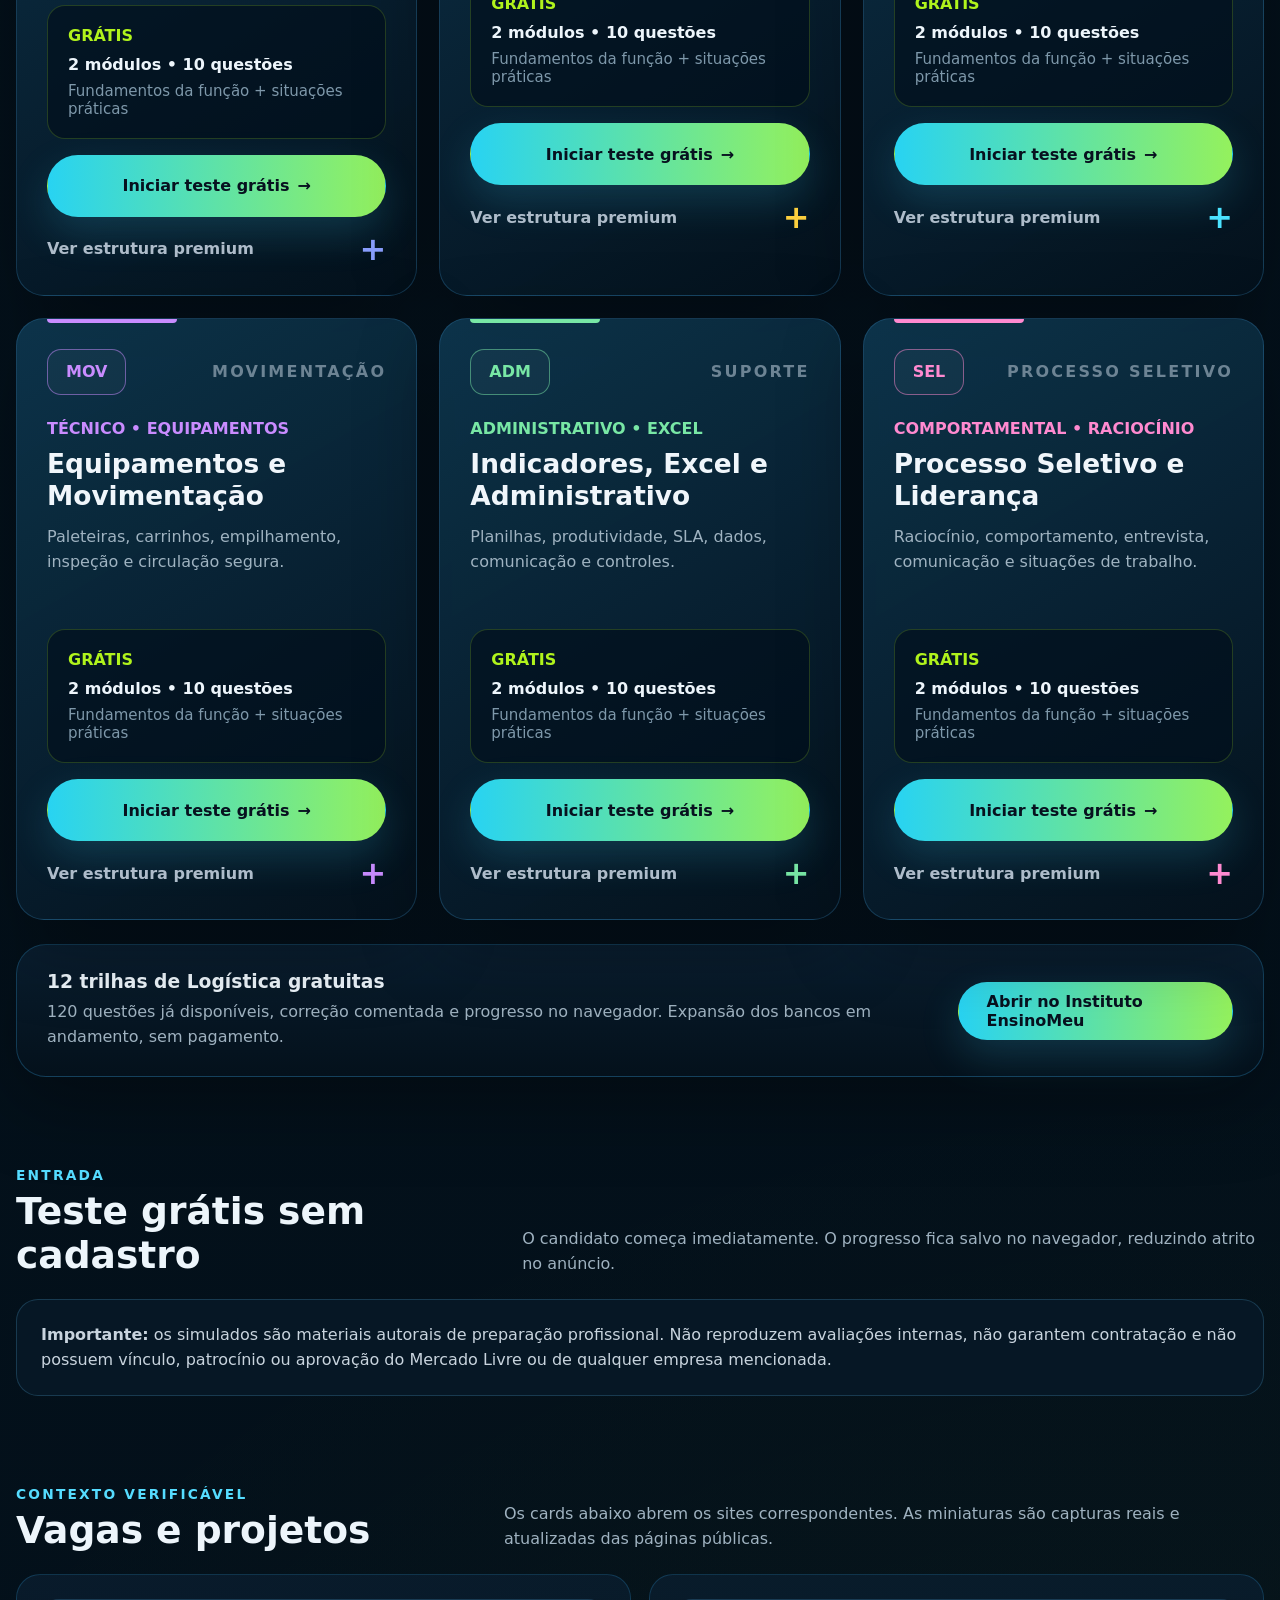
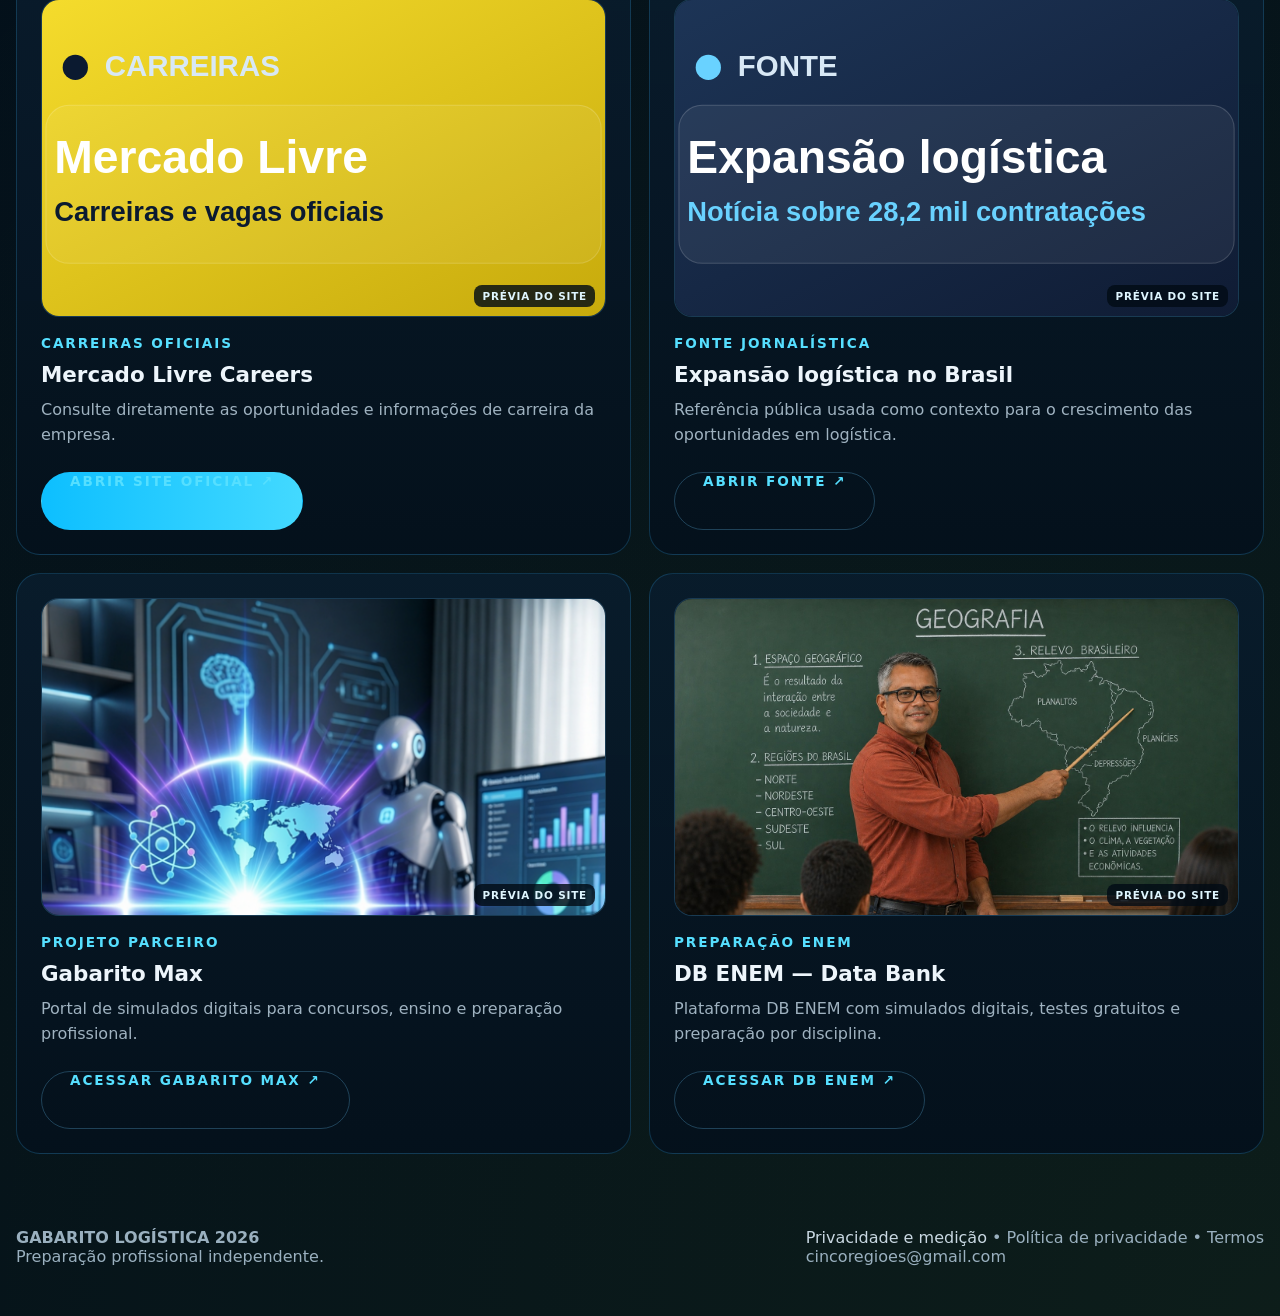
==== commit 51e596ec: "Transforma Gabarito Logistica em portal gratuito e remove checkout" ====
--- a/index.html
+++ b/index.html
@@ -1,6 +1,6 @@
-<!doctype html><html lang="pt-BR"><head><meta charset="utf-8"><meta name="viewport" content="width=device-width,initial-scale=1"><meta name="theme-color" content="#07111f"><title>Gabarito Logística 2026 | Simulados para Processos Seletivos</title><meta name="description" content="Simulados gratuitos e premium para vagas de logística, centros de distribuição e e-commerce. Preparação independente para processos seletivos em 2026."><meta property="og:title" content="Gabarito Logística 2026"><meta property="og:description" content="12 trilhas de preparação para logística, centros de distribuição e operações."><meta property="og:type" content="website"><meta property="og:url" content="https://cincoregioes-star.github.io/gabarito-logistica-testes-gratis/"><meta property="og:image" content="https://cincoregioes-star.github.io/gabarito-logistica-testes-gratis/assets/og-gabarito-logistica.png"><meta name="twitter:card" content="summary_large_image"><link rel="canonical" href="https://cincoregioes-star.github.io/gabarito-logistica-testes-gratis/"><link rel="icon" href="assets/logo-gabarito-logistica.svg" type="image/svg+xml"><link rel="stylesheet" href="styles.css"></head><body class="has-fixed-top home-page">
-<div class="top-strip"><div class="shell stripin"><span>● PREPARAÇÃO INDEPENDENTE PARA CARREIRAS EM LOGÍSTICA E CENTROS DE DISTRIBUIÇÃO</span><span>• GRÁTIS NO SITE + PREMIUM SOMENTE NA KIWIFY</span></div></div>
-<header class="top"><div class="shell topin"><a class="brand" href="index.html" aria-label="Gabarito Logística"><img class="brand-logo" src="assets/logo-gabarito-logistica.svg" alt="Gabarito Logística"></a><nav class="nav"><a href="#como">Como funciona</a><a href="#trilhas">Trilhas</a><a href="#gratis">Teste grátis</a><a href="#premium">Premium</a><a href="#fontes">Projetos</a></nav><a class="btn btn-ghost btn-top" href="#trilhas">Explorar trilhas</a></div></header>
+<!doctype html><html lang="pt-BR"><head><meta charset="utf-8"><meta name="viewport" content="width=device-width,initial-scale=1"><meta name="theme-color" content="#07111f"><title>Gabarito Logística 2026 | Simulados para Processos Seletivos</title><meta name="description" content="Simulados gratuitos para vagas de logística, centros de distribuição e e-commerce. Preparação independente para processos seletivos em 2026."><meta property="og:title" content="Gabarito Logística 2026"><meta property="og:description" content="12 trilhas de preparação para logística, centros de distribuição e operações."><meta property="og:type" content="website"><meta property="og:url" content="https://cincoregioes-star.github.io/gabarito-logistica-testes-gratis/"><meta property="og:image" content="https://cincoregioes-star.github.io/gabarito-logistica-testes-gratis/assets/og-gabarito-logistica.png"><meta name="twitter:card" content="summary_large_image"><link rel="canonical" href="https://cincoregioes-star.github.io/gabarito-logistica-testes-gratis/"><link rel="icon" href="assets/logo-gabarito-logistica.svg" type="image/svg+xml"><link rel="stylesheet" href="styles.css"></head><body class="has-fixed-top home-page">
+<div class="top-strip"><div class="shell stripin"><span>● PREPARAÇÃO INDEPENDENTE PARA CARREIRAS EM LOGÍSTICA E CENTROS DE DISTRIBUIÇÃO</span><span>• 100% GRATUITO · SEM CHECKOUT</span></div></div>
+<header class="top"><div class="shell topin"><a class="brand" href="index.html" aria-label="Gabarito Logística"><img class="brand-logo" src="assets/logo-gabarito-logistica.svg" alt="Gabarito Logística"></a><nav class="nav"><a href="#como">Como funciona</a><a href="#trilhas">Trilhas</a><a href="#gratis">Teste grátis</a><a href="#fontes">Projetos</a></nav><a class="btn btn-ghost btn-top" href="#trilhas">Explorar trilhas</a></div></header>
 <main>
 <section class="shell hero-stage">
   <div class="hero-kicker"><span class="dot"></span> SIMULADOS DIGITAIS <span class="divider">/</span> CARREIRAS DE OPERAÇÃO E LOGÍSTICA</div>
@@ -12,13 +12,13 @@
     <div class="hero-copy">
       <h1>Atualize o que você sabe.<br><span>Chegue mais preparado.</span></h1>
       <p>Diagnósticos e trilhas de questões para quem busca oportunidades em operação, estoque, transporte, separação, inventário, conferência, segurança e áreas de suporte da logística.</p>
-      <div class="hero-actions"><a class="btn btn-yellow" href="#trilhas">Ver trilhas e testes</a><a class="btn btn-ghost" href="#como">Entender o teste grátis</a></div>
-      <div class="hero-checks"><span>✔ Sem cadastro no teste grátis</span><span>✔ Correção objetiva</span><span>✔ Acesso pelo celular</span></div>
+      <div class="hero-actions"><a class="btn btn-yellow" href="#trilhas">Ver trilhas e testes</a><a class="btn btn-ghost" href="#como">Como funcionam as questões</a></div>
+      <div class="hero-checks"><span>✔ Sem cadastro e sem cobrança</span><span>✔ Correção objetiva</span><span>✔ Acesso pelo celular</span></div>
     </div>
   </div>
 </section>
-<section class="section shell" id="como"><div class="section-head"><div><span class="eyebrow">Método</span><h2>Como funciona</h2></div><p>O mesmo funil do Gabarito Data Center adaptado para logística: teste grátis de entrada, resultado comentado, evolução salva no navegador e trilha Premium individual.</p></div><div class="how"><div class="step"><b>1</b><h3>Escolha a trilha</h3><p>Selecione a função ou área mais próxima da vaga desejada.</p></div><div class="step"><b>2</b><h3>Faça 10 questões</h3><p>Dois módulos gratuitos, 5 questões cada, com cronômetro.</p></div><div class="step"><b>3</b><h3>Veja seu diagnóstico</h3><p>Correção comentada, percentual e revisão das respostas.</p></div><div class="step"><b>4</b><h3>Avance ao Premium</h3><p>Cinco módulos e 100 questões por trilha para treino intensivo.</p></div></div></section>
-<section class="section shell" id="trilhas"><div class="section-head"><div><span class="eyebrow">Catálogo 2026</span><h2>12 trilhas profissionais</h2></div><p>As trilhas cobrem as etapas mais comuns em grandes centros de distribuição e operações logísticas.</p></div><div class="grid track-grid" id="trackGrid"></div><article class="premium-band panel" id="premium"><div><h3>Premium por trilha: <strong>R$ 19,90</strong></h3><p>5 módulos • 100 questões • correção comentada • revisão de erros • simulado final. Se o checkout ainda estiver vazio, o botão abre a versão Premium funcional para teste.</p></div><a class="btn btn-yellow" href="#trilhas">Escolher trilha</a></article></section>
+<section class="section shell" id="como"><div class="section-head"><div><span class="eyebrow">Método</span><h2>Como funciona</h2></div><p>Treinamento gratuito com questões comentadas e histórico de resultados salvo no navegador. O banco de questões está em ampliação.</p></div><div class="how"><div class="step"><b>1</b><h3>Escolha a trilha</h3><p>Selecione a função ou área mais próxima da vaga desejada.</p></div><div class="step"><b>2</b><h3>Responda às 10 questões</h3><p>Dois módulos de 5 questões, com cronômetro e explicações.</p></div><div class="step"><b>3</b><h3>Veja seu diagnóstico</h3><p>Correção comentada, percentual e revisão das respostas.</p></div><div class="step"><b>4</b><h3>Continue aprendendo</h3><p>Consulte as 12 trilhas gratuitas no EnsinoMeu. O banco ampliado está em preparação.</p></div></div></section>
+<section class="section shell" id="trilhas"><div class="section-head"><div><span class="eyebrow">Catálogo 2026</span><h2>12 trilhas profissionais</h2></div><p>As trilhas cobrem as etapas mais comuns em grandes centros de distribuição e operações logísticas.</p></div><div class="grid track-grid" id="trackGrid"></div><article class="premium-band panel"><div><h3>12 trilhas de Logística gratuitas</h3><p>120 questões já disponíveis, correção comentada e progresso no navegador. Expansão dos bancos em andamento, sem pagamento.</p></div><a class="btn btn-yellow" href="https://cincoregioes-star.github.io/instituto-ensinomeu/conteudos-recuperados/logistica/">Abrir no Instituto EnsinoMeu</a></article></section>
 <section class="section shell" id="gratis"><div class="section-head"><div><span class="eyebrow">Entrada</span><h2>Teste grátis sem cadastro</h2></div><p>O candidato começa imediatamente. O progresso fica salvo no navegador, reduzindo atrito no anúncio.</p></div><div class="notice"><strong>Importante:</strong> os simulados são materiais autorais de preparação profissional. Não reproduzem avaliações internas, não garantem contratação e não possuem vínculo, patrocínio ou aprovação do Mercado Livre ou de qualquer empresa mencionada.</div></section>
 <section class="section shell" id="fontes">
   <div class="section-head">
--- a/styles.css
+++ b/styles.css
@@ -35,3 +35,5 @@
 .badges{display:flex;gap:10px;flex-wrap:wrap;margin-top:18px}.badge{display:inline-flex;align-items:center;min-height:34px;padding:0 12px;border-radius:999px;border:1px solid rgba(49,127,168,.42);background:rgba(6,23,38,.72);color:#cfe1ec;font-size:.84rem;font-weight:800}
 .option{display:flex;gap:12px;align-items:center}.letter{width:34px;height:34px;border-radius:10px;display:grid;place-items:center;flex:0 0 auto;background:rgba(37,212,240,.1);border:1px solid rgba(37,212,240,.35);font-weight:900;color:#66e4ff}
 @media(max-width:740px){.module-grid{grid-template-columns:1fr}}
+
+.module-card{padding:20px;border-radius:22px;background:linear-gradient(180deg,rgba(9,28,44,.95),rgba(4,17,28,.98));border:1px solid rgba(34,106,149,.4)}.module-card h3{margin:8px 0}.module-card p{margin:0 0 16px;color:var(--muted)}.module-card .code{color:#55dcff;font-weight:900;font-size:.78rem;letter-spacing:.12em}.premium-public-grid{display:grid;grid-template-columns:minmax(0,1.35fr) minmax(300px,.65fr);gap:20px;margin:20px 0}.premium-public-card{padding:26px}.premium-module-list{display:grid;gap:12px;margin-top:18px}.premium-module-row{display:flex;align-items:center;gap:14px;padding:14px;border:1px solid rgba(45,116,157,.36);border-radius:16px;background:rgba(7,24,39,.7)}.premium-module-row>b{display:grid;place-items:center;width:38px;height:38px;border-radius:12px;background:linear-gradient(135deg,#24d5f2,#98ef5d);color:#07111f}.premium-module-row div{display:grid;gap:3px}.premium-module-row span{color:var(--muted)}.premium-price{font-size:3.1rem;font-weight:900;color:#aef21c;margin:8px 0 14px}.premium-buy-card p{color:var(--muted);line-height:1.6}.premium-buy-card .btn{width:100%;margin-top:12px}.checkout-status{margin-top:14px;padding:14px;border-radius:14px;line-height:1.5}.checkout-status.ok{background:rgba(84,226,141,.1);border:1px solid rgba(84,226,141,.32)}.checkout-status.pending{background:rgba(255,193,75,.08);border:1px solid rgba(255,193,75,.28);color:#e8d7ad}.checkout-status code{font-size:.85em}@media(max-width:800px){.premium-public-grid{grid-template-columns:1fr}}
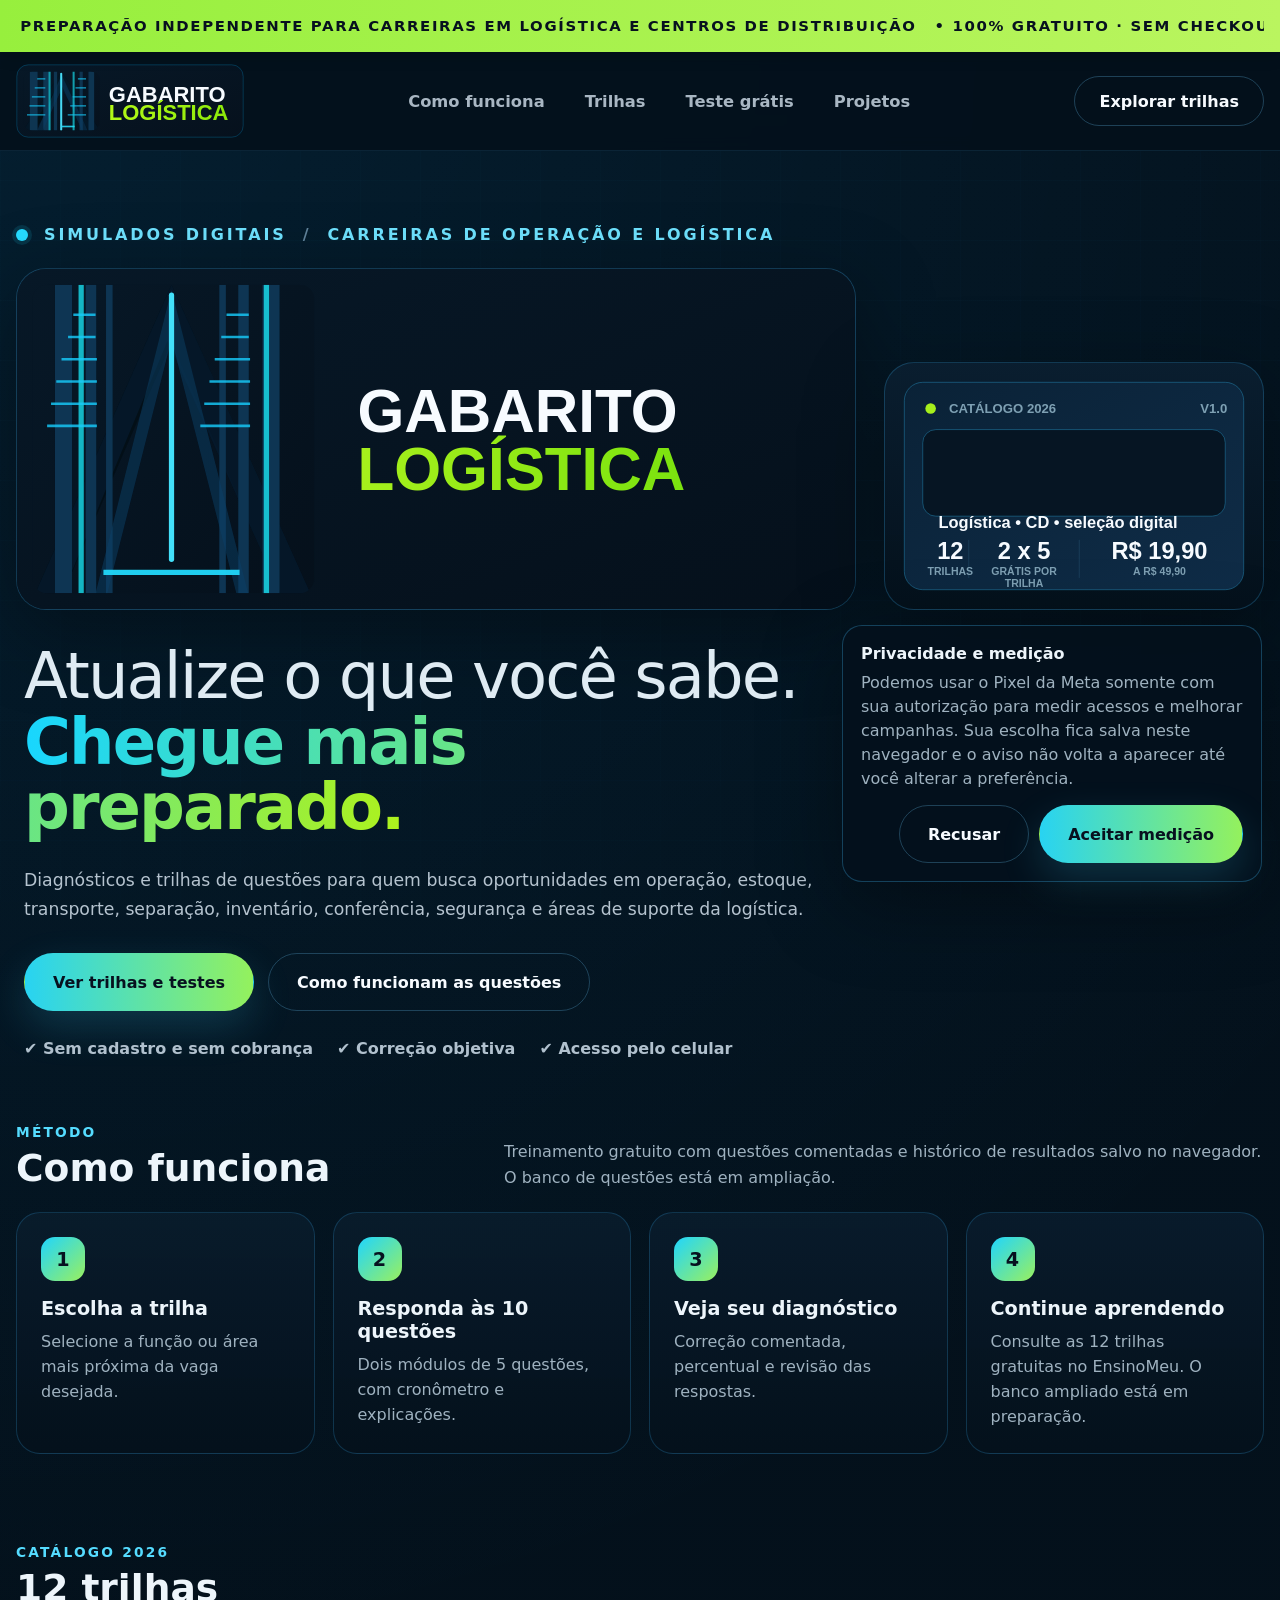
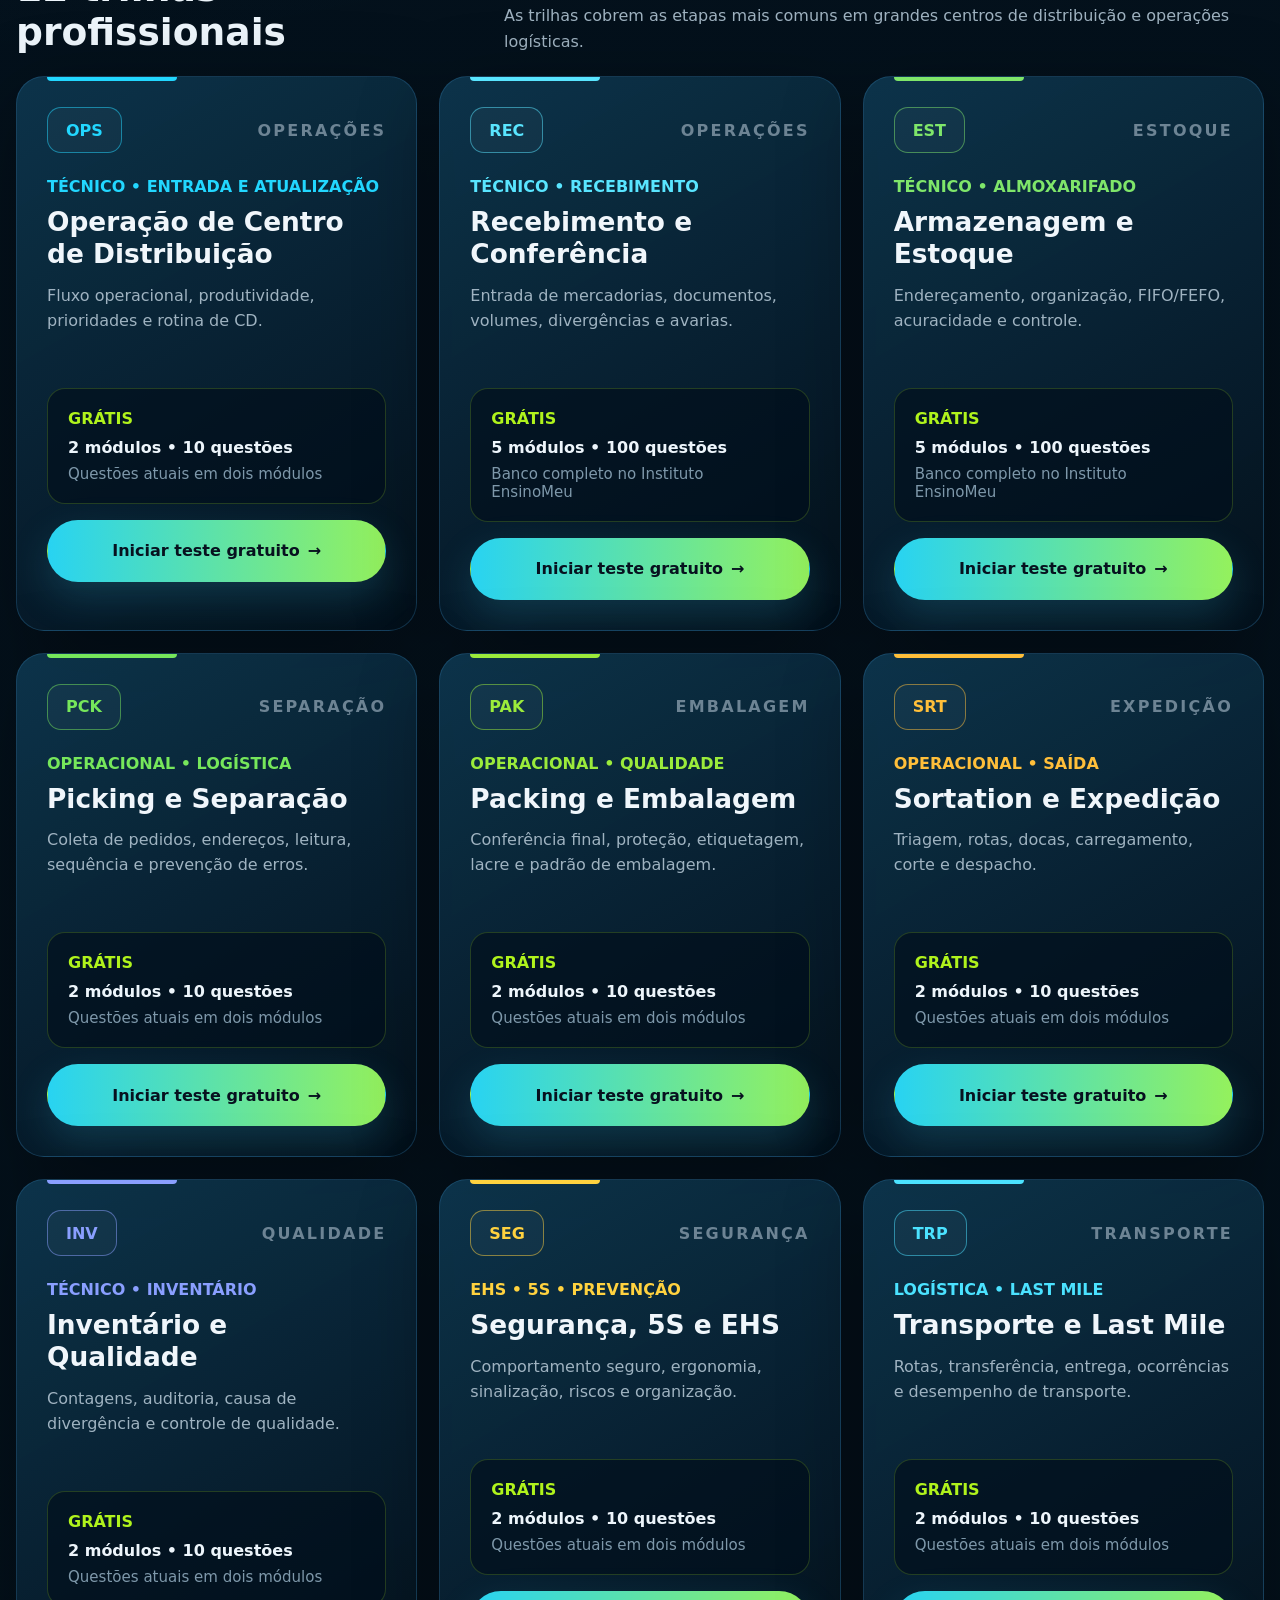
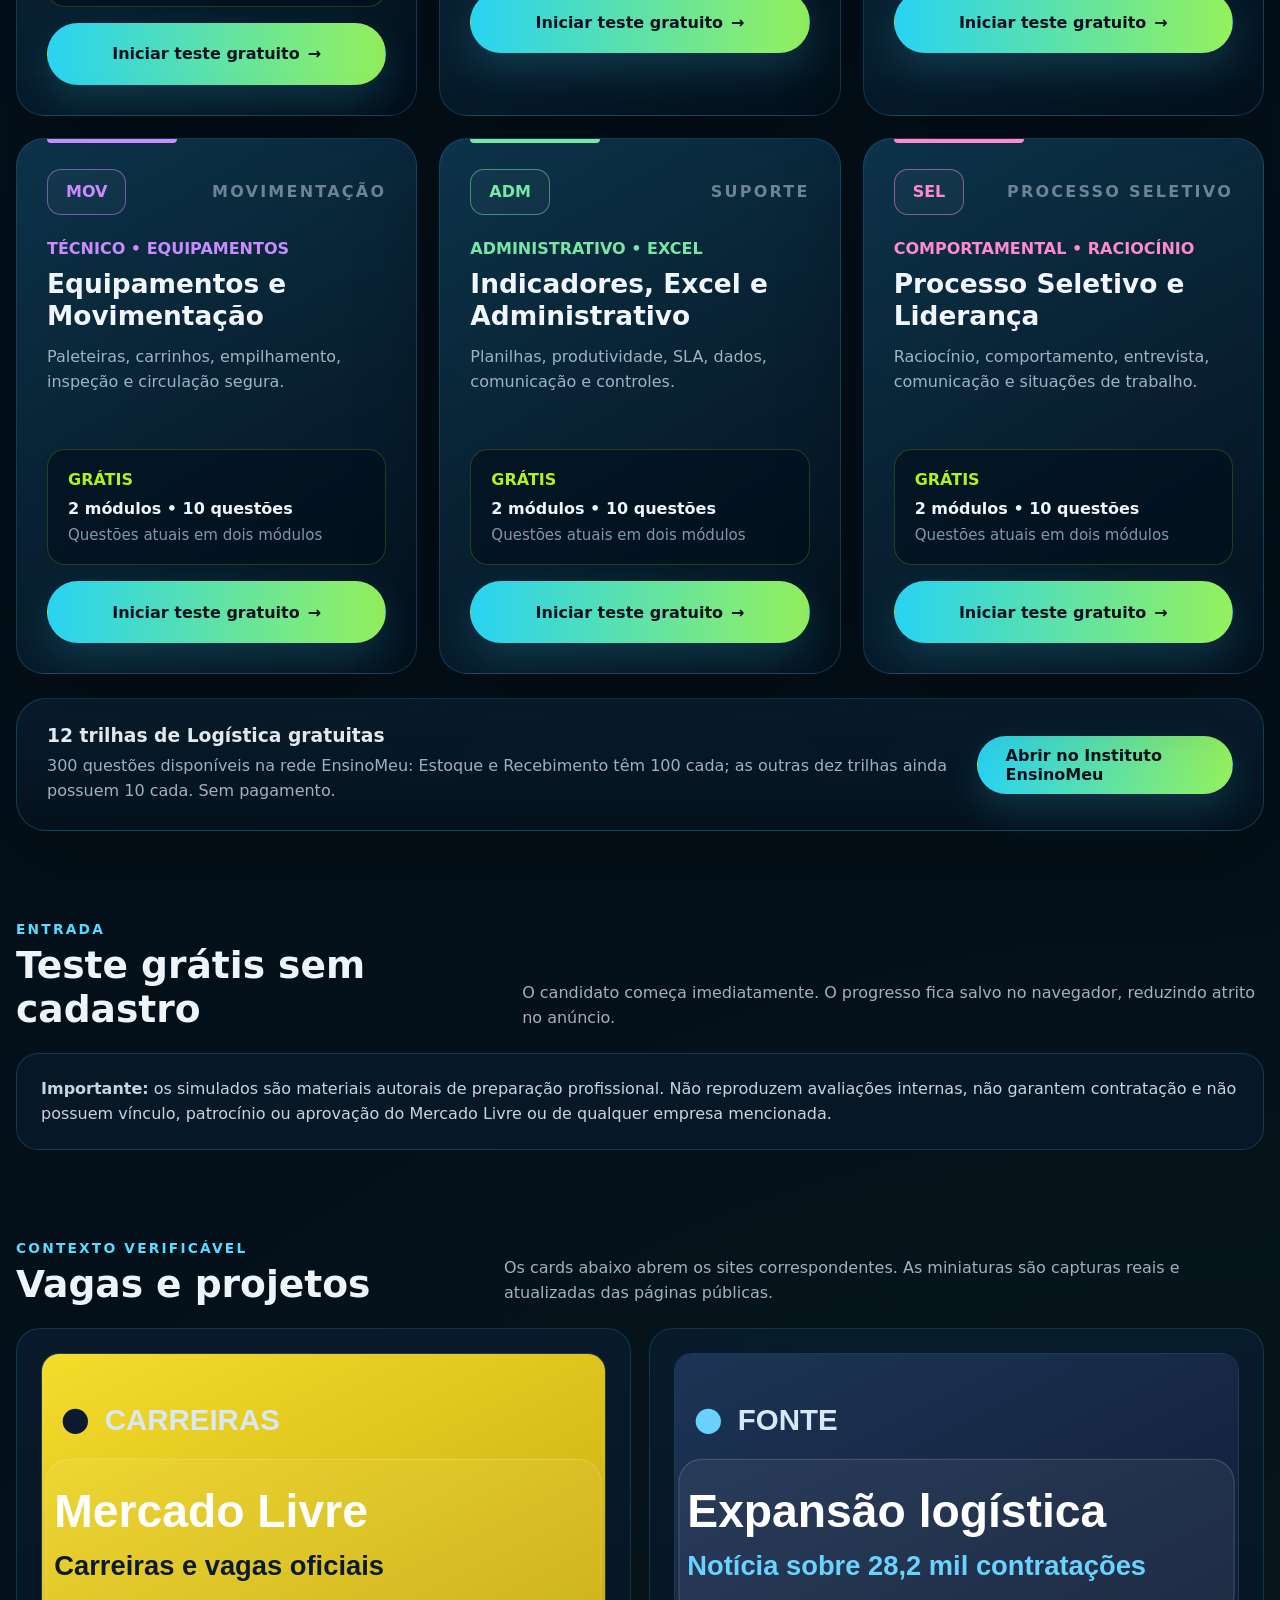
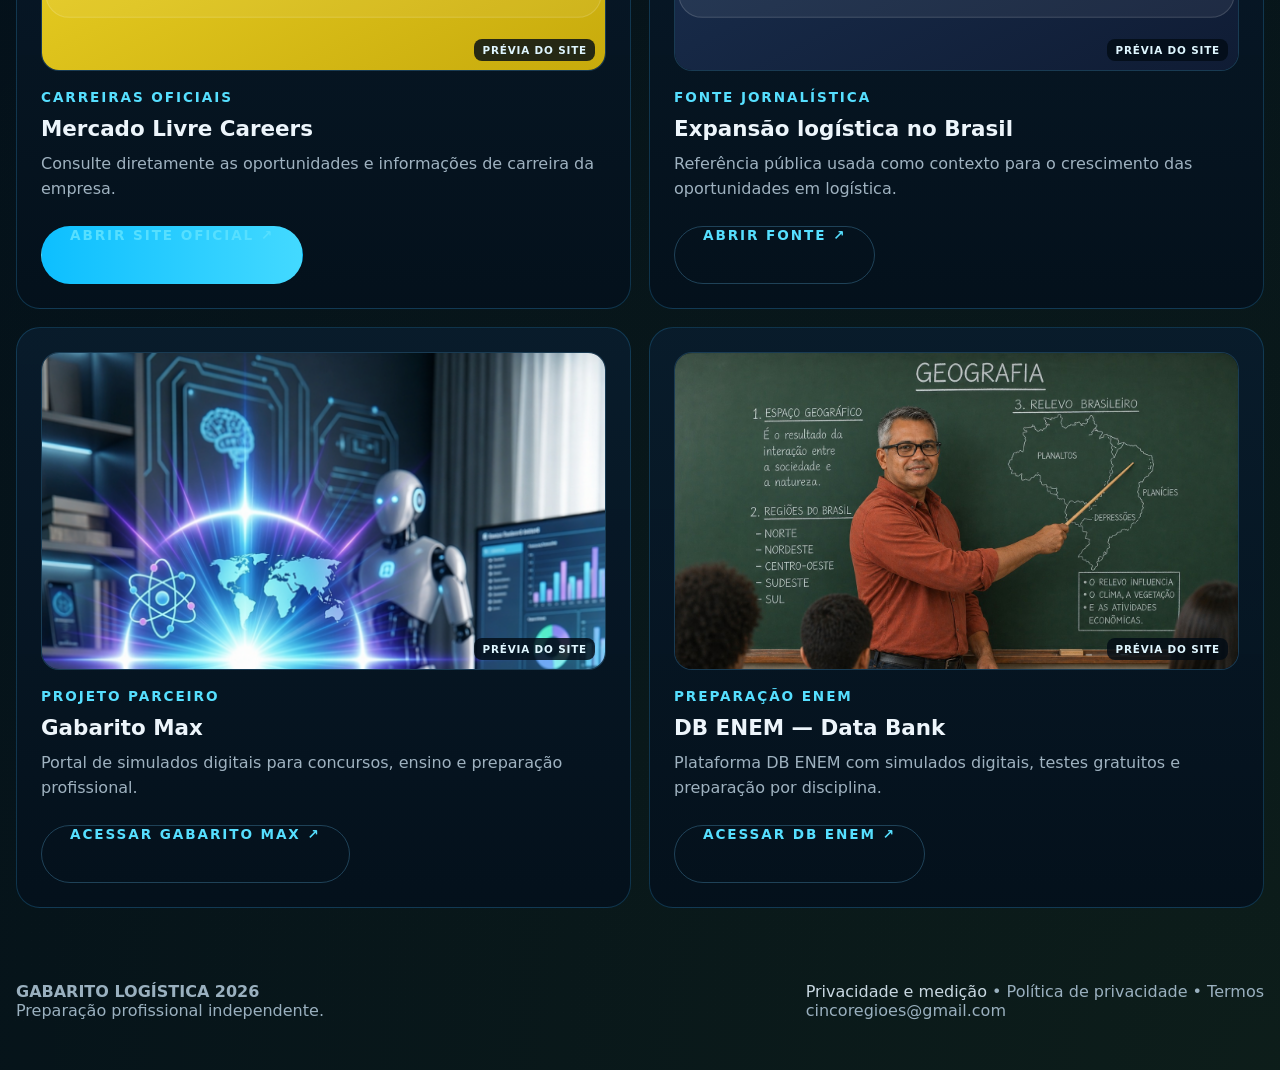
==== commit 11bc05eb: "Encaminha Estoque e Recebimento ao EnsinoMeu completo e gratuito" ====
--- a/index.html
+++ b/index.html
@@ -18,7 +18,7 @@
   </div>
 </section>
 <section class="section shell" id="como"><div class="section-head"><div><span class="eyebrow">Método</span><h2>Como funciona</h2></div><p>Treinamento gratuito com questões comentadas e histórico de resultados salvo no navegador. O banco de questões está em ampliação.</p></div><div class="how"><div class="step"><b>1</b><h3>Escolha a trilha</h3><p>Selecione a função ou área mais próxima da vaga desejada.</p></div><div class="step"><b>2</b><h3>Responda às 10 questões</h3><p>Dois módulos de 5 questões, com cronômetro e explicações.</p></div><div class="step"><b>3</b><h3>Veja seu diagnóstico</h3><p>Correção comentada, percentual e revisão das respostas.</p></div><div class="step"><b>4</b><h3>Continue aprendendo</h3><p>Consulte as 12 trilhas gratuitas no EnsinoMeu. O banco ampliado está em preparação.</p></div></div></section>
-<section class="section shell" id="trilhas"><div class="section-head"><div><span class="eyebrow">Catálogo 2026</span><h2>12 trilhas profissionais</h2></div><p>As trilhas cobrem as etapas mais comuns em grandes centros de distribuição e operações logísticas.</p></div><div class="grid track-grid" id="trackGrid"></div><article class="premium-band panel"><div><h3>12 trilhas de Logística gratuitas</h3><p>120 questões já disponíveis, correção comentada e progresso no navegador. Expansão dos bancos em andamento, sem pagamento.</p></div><a class="btn btn-yellow" href="https://cincoregioes-star.github.io/instituto-ensinomeu/conteudos-recuperados/logistica/">Abrir no Instituto EnsinoMeu</a></article></section>
+<section class="section shell" id="trilhas"><div class="section-head"><div><span class="eyebrow">Catálogo 2026</span><h2>12 trilhas profissionais</h2></div><p>As trilhas cobrem as etapas mais comuns em grandes centros de distribuição e operações logísticas.</p></div><div class="grid track-grid" id="trackGrid"></div><article class="premium-band panel"><div><h3>12 trilhas de Logística gratuitas</h3><p>300 questões disponíveis na rede EnsinoMeu: Estoque e Recebimento têm 100 cada; as outras dez trilhas ainda possuem 10 cada. Sem pagamento.</p></div><a class="btn btn-yellow" href="https://cincoregioes-star.github.io/instituto-ensinomeu/conteudos-recuperados/logistica/">Abrir no Instituto EnsinoMeu</a></article></section>
 <section class="section shell" id="gratis"><div class="section-head"><div><span class="eyebrow">Entrada</span><h2>Teste grátis sem cadastro</h2></div><p>O candidato começa imediatamente. O progresso fica salvo no navegador, reduzindo atrito no anúncio.</p></div><div class="notice"><strong>Importante:</strong> os simulados são materiais autorais de preparação profissional. Não reproduzem avaliações internas, não garantem contratação e não possuem vínculo, patrocínio ou aprovação do Mercado Livre ou de qualquer empresa mencionada.</div></section>
 <section class="section shell" id="fontes">
   <div class="section-head">
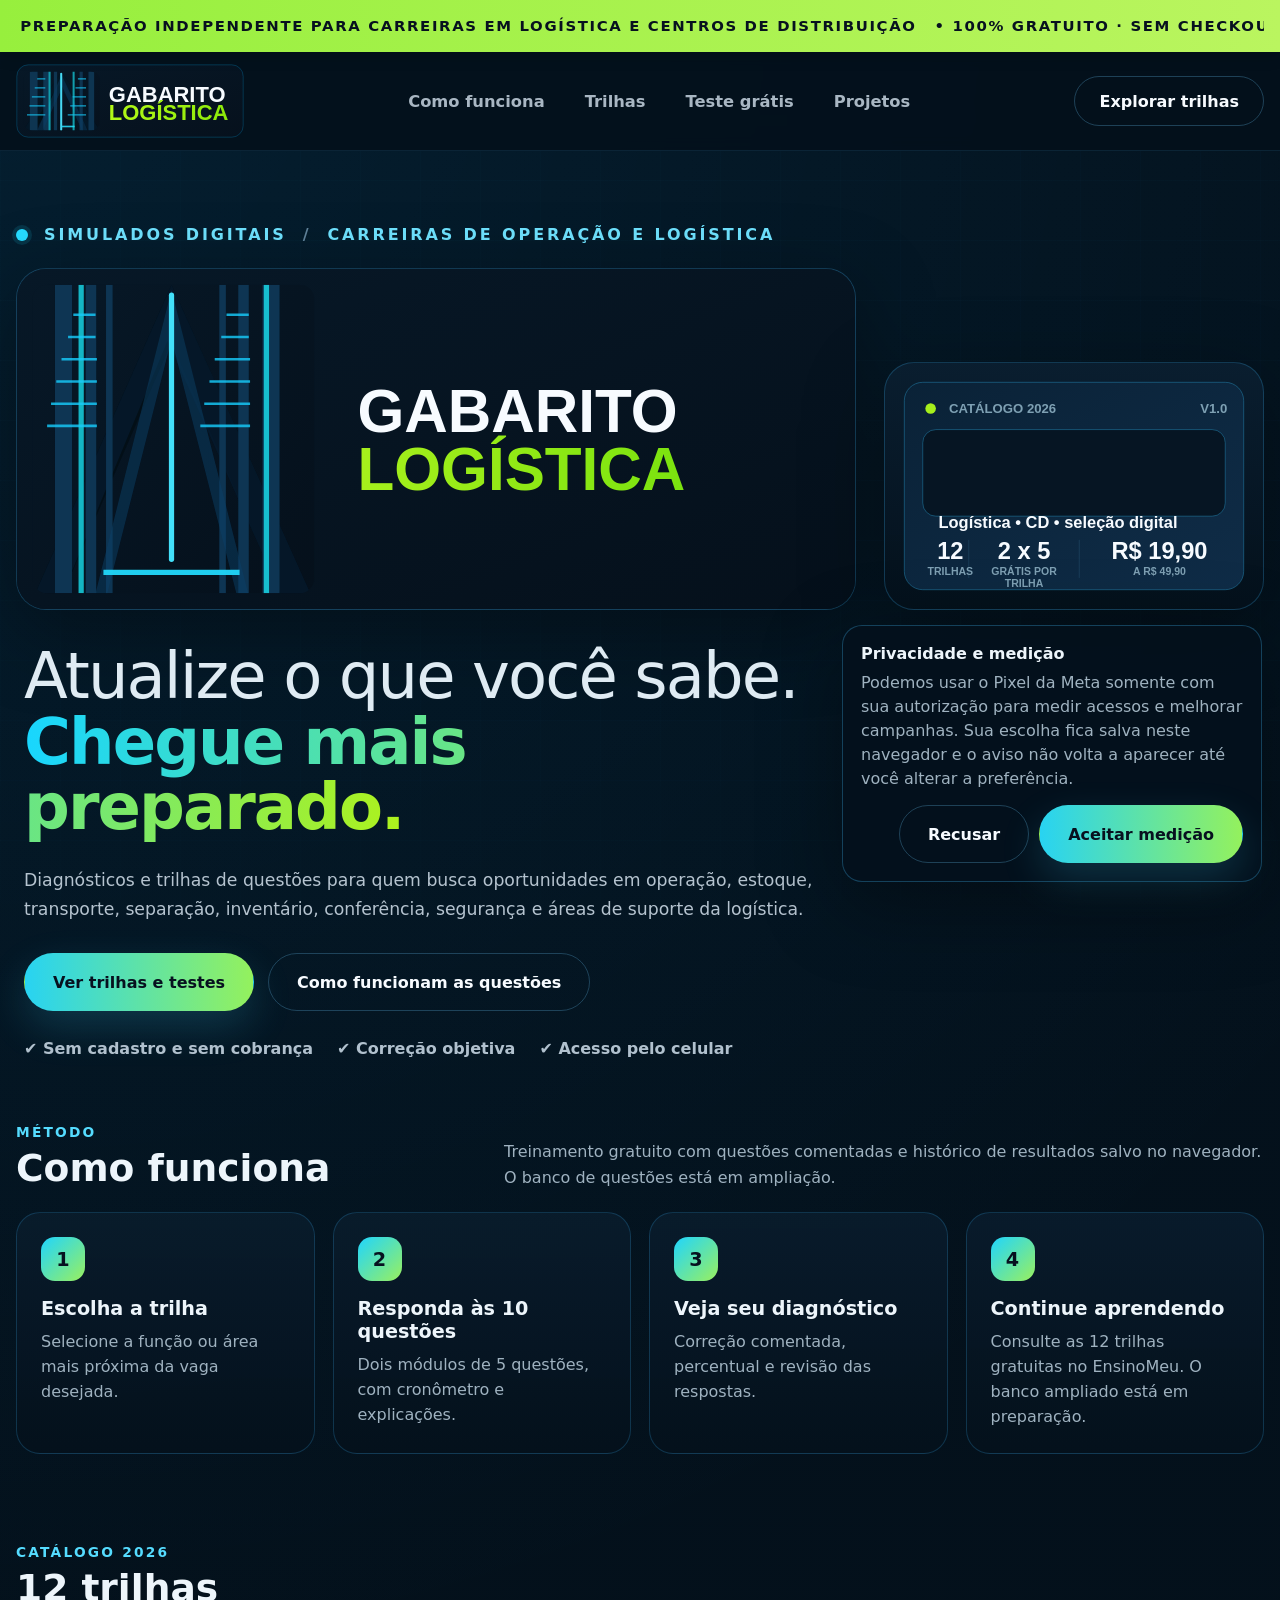
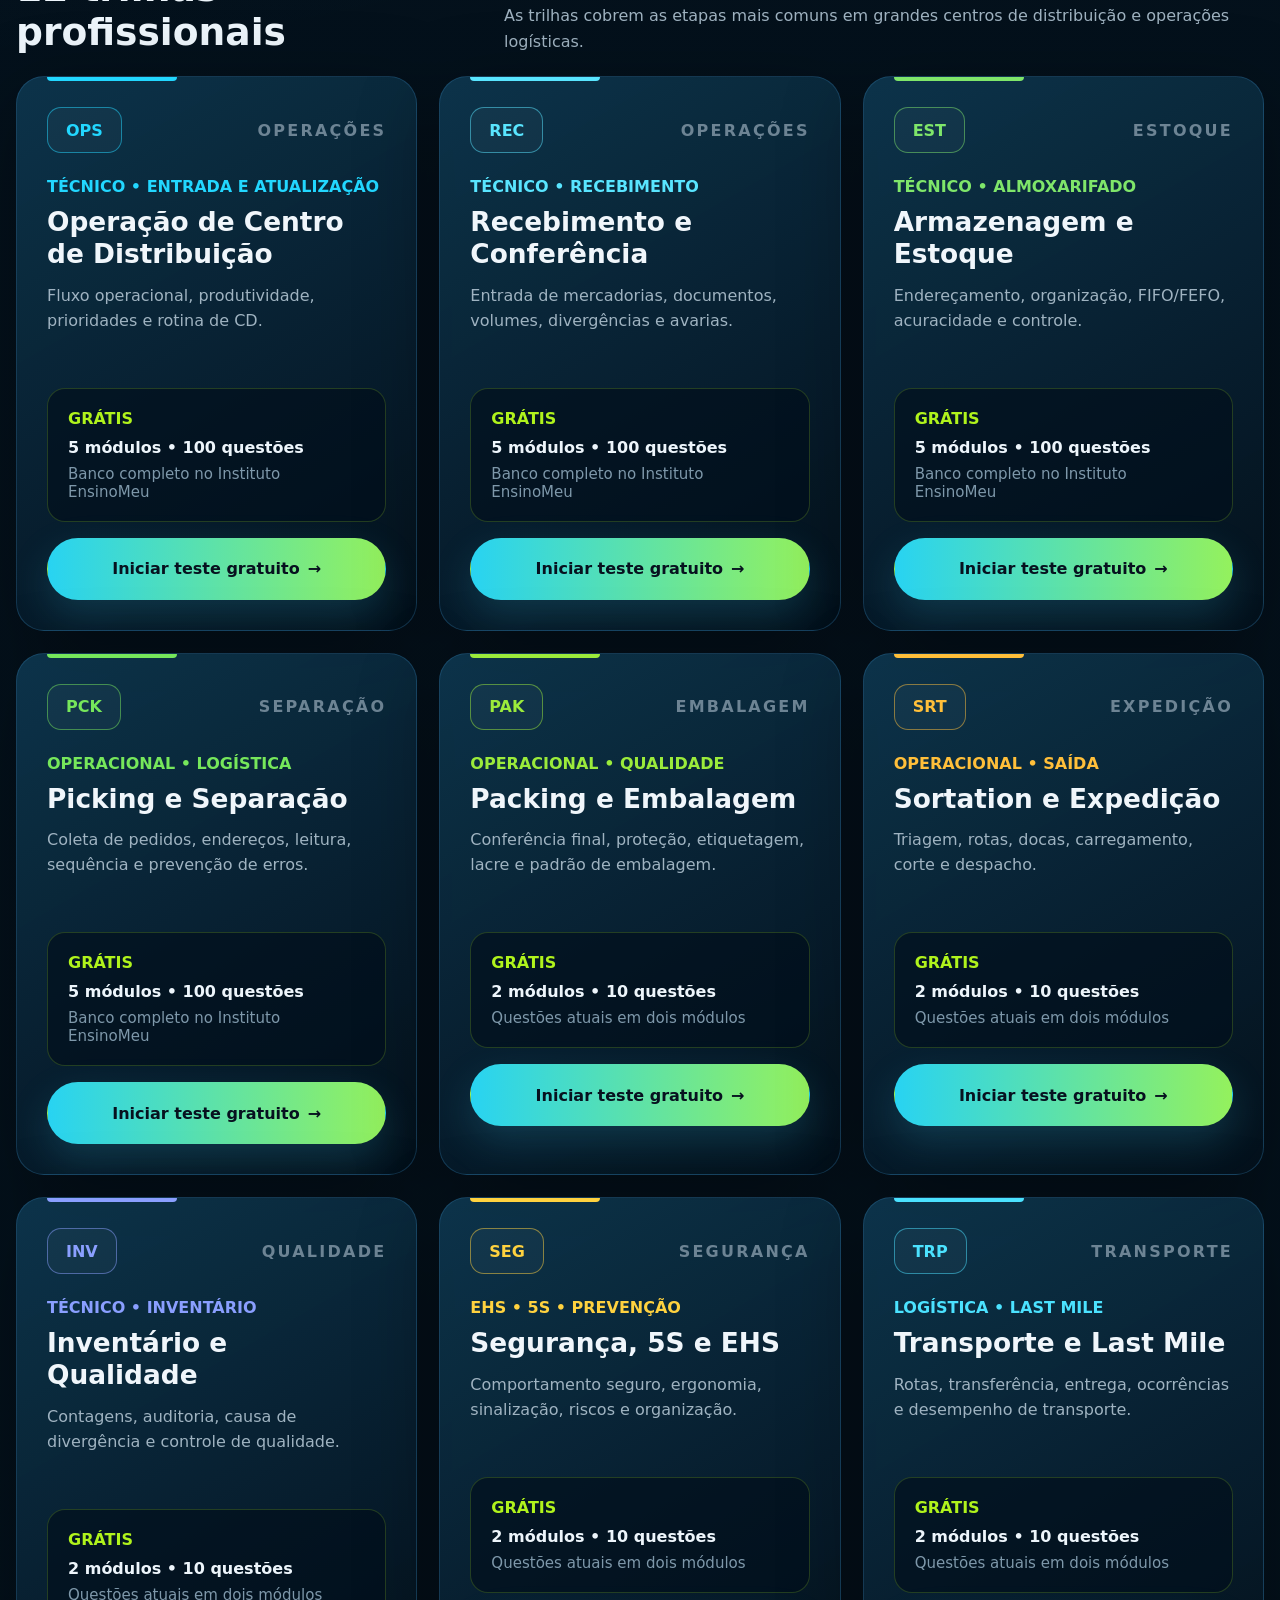
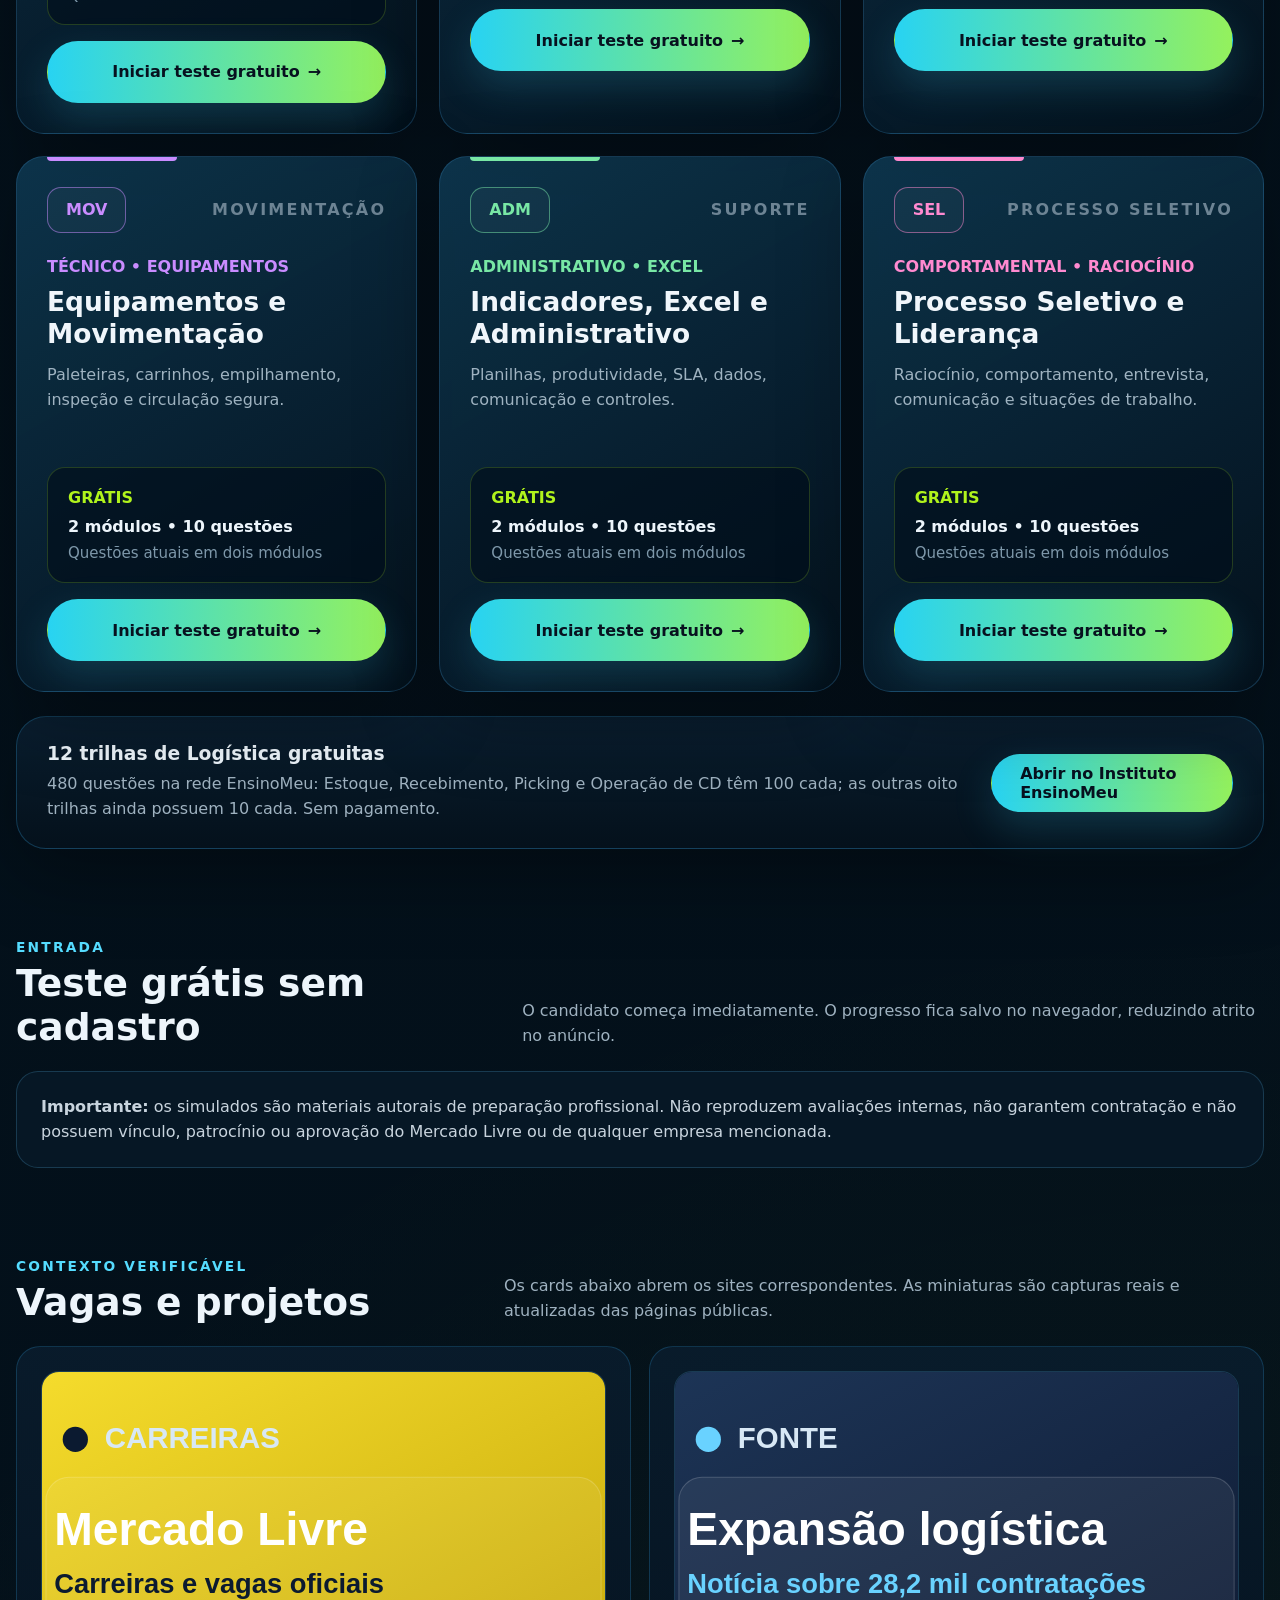
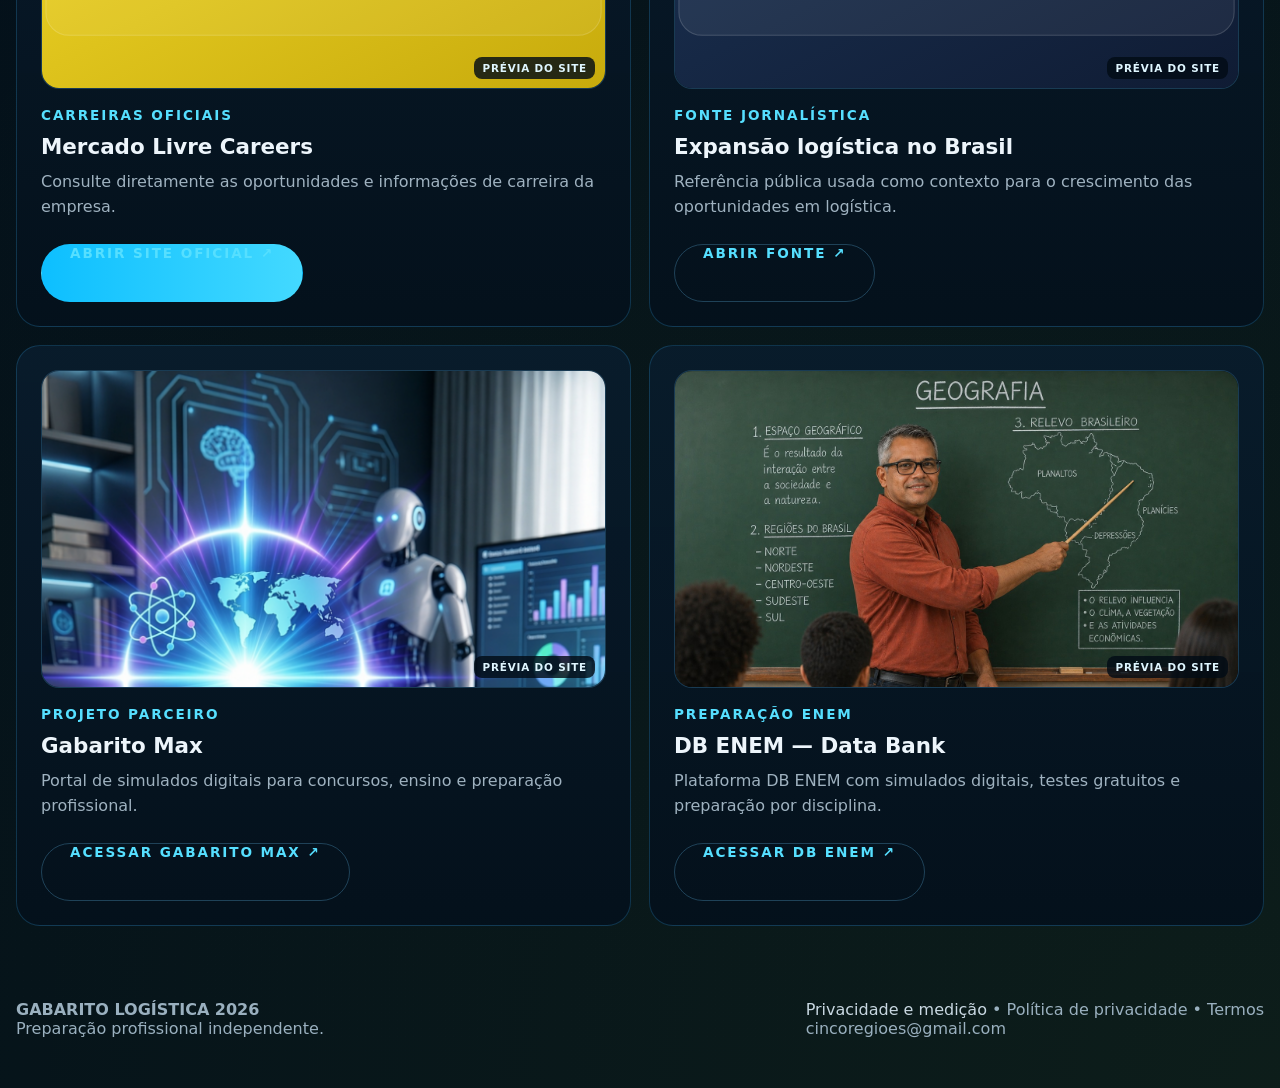
==== commit 06f6fb8e: "Integra Picking e Operação CD completos ao Instituto EnsinoMeu gratuito" ====
--- a/index.html
+++ b/index.html
@@ -18,7 +18,7 @@
   </div>
 </section>
 <section class="section shell" id="como"><div class="section-head"><div><span class="eyebrow">Método</span><h2>Como funciona</h2></div><p>Treinamento gratuito com questões comentadas e histórico de resultados salvo no navegador. O banco de questões está em ampliação.</p></div><div class="how"><div class="step"><b>1</b><h3>Escolha a trilha</h3><p>Selecione a função ou área mais próxima da vaga desejada.</p></div><div class="step"><b>2</b><h3>Responda às 10 questões</h3><p>Dois módulos de 5 questões, com cronômetro e explicações.</p></div><div class="step"><b>3</b><h3>Veja seu diagnóstico</h3><p>Correção comentada, percentual e revisão das respostas.</p></div><div class="step"><b>4</b><h3>Continue aprendendo</h3><p>Consulte as 12 trilhas gratuitas no EnsinoMeu. O banco ampliado está em preparação.</p></div></div></section>
-<section class="section shell" id="trilhas"><div class="section-head"><div><span class="eyebrow">Catálogo 2026</span><h2>12 trilhas profissionais</h2></div><p>As trilhas cobrem as etapas mais comuns em grandes centros de distribuição e operações logísticas.</p></div><div class="grid track-grid" id="trackGrid"></div><article class="premium-band panel"><div><h3>12 trilhas de Logística gratuitas</h3><p>300 questões disponíveis na rede EnsinoMeu: Estoque e Recebimento têm 100 cada; as outras dez trilhas ainda possuem 10 cada. Sem pagamento.</p></div><a class="btn btn-yellow" href="https://cincoregioes-star.github.io/instituto-ensinomeu/conteudos-recuperados/logistica/">Abrir no Instituto EnsinoMeu</a></article></section>
+<section class="section shell" id="trilhas"><div class="section-head"><div><span class="eyebrow">Catálogo 2026</span><h2>12 trilhas profissionais</h2></div><p>As trilhas cobrem as etapas mais comuns em grandes centros de distribuição e operações logísticas.</p></div><div class="grid track-grid" id="trackGrid"></div><article class="premium-band panel"><div><h3>12 trilhas de Logística gratuitas</h3><p>480 questões na rede EnsinoMeu: Estoque, Recebimento, Picking e Operação de CD têm 100 cada; as outras oito trilhas ainda possuem 10 cada. Sem pagamento.</p></div><a class="btn btn-yellow" href="https://cincoregioes-star.github.io/instituto-ensinomeu/conteudos-recuperados/logistica/">Abrir no Instituto EnsinoMeu</a></article></section>
 <section class="section shell" id="gratis"><div class="section-head"><div><span class="eyebrow">Entrada</span><h2>Teste grátis sem cadastro</h2></div><p>O candidato começa imediatamente. O progresso fica salvo no navegador, reduzindo atrito no anúncio.</p></div><div class="notice"><strong>Importante:</strong> os simulados são materiais autorais de preparação profissional. Não reproduzem avaliações internas, não garantem contratação e não possuem vínculo, patrocínio ou aprovação do Mercado Livre ou de qualquer empresa mencionada.</div></section>
 <section class="section shell" id="fontes">
   <div class="section-head">
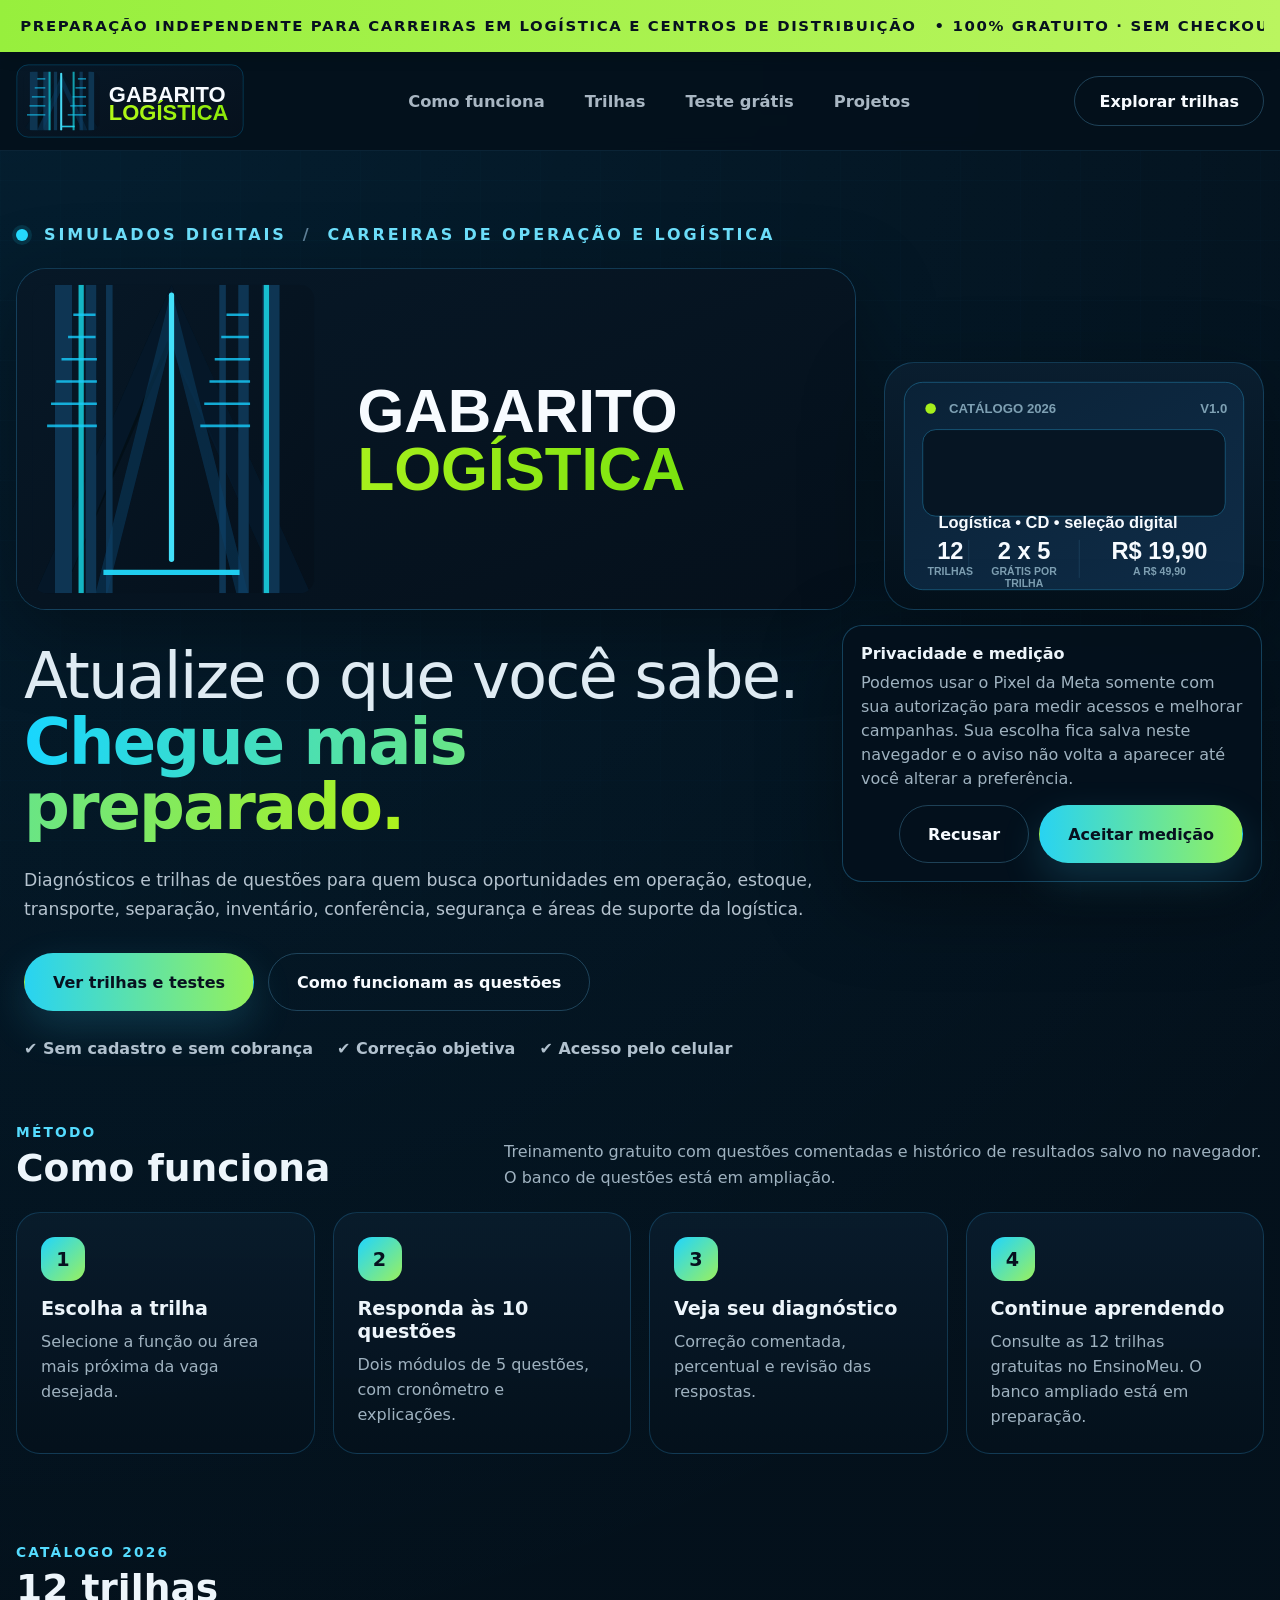
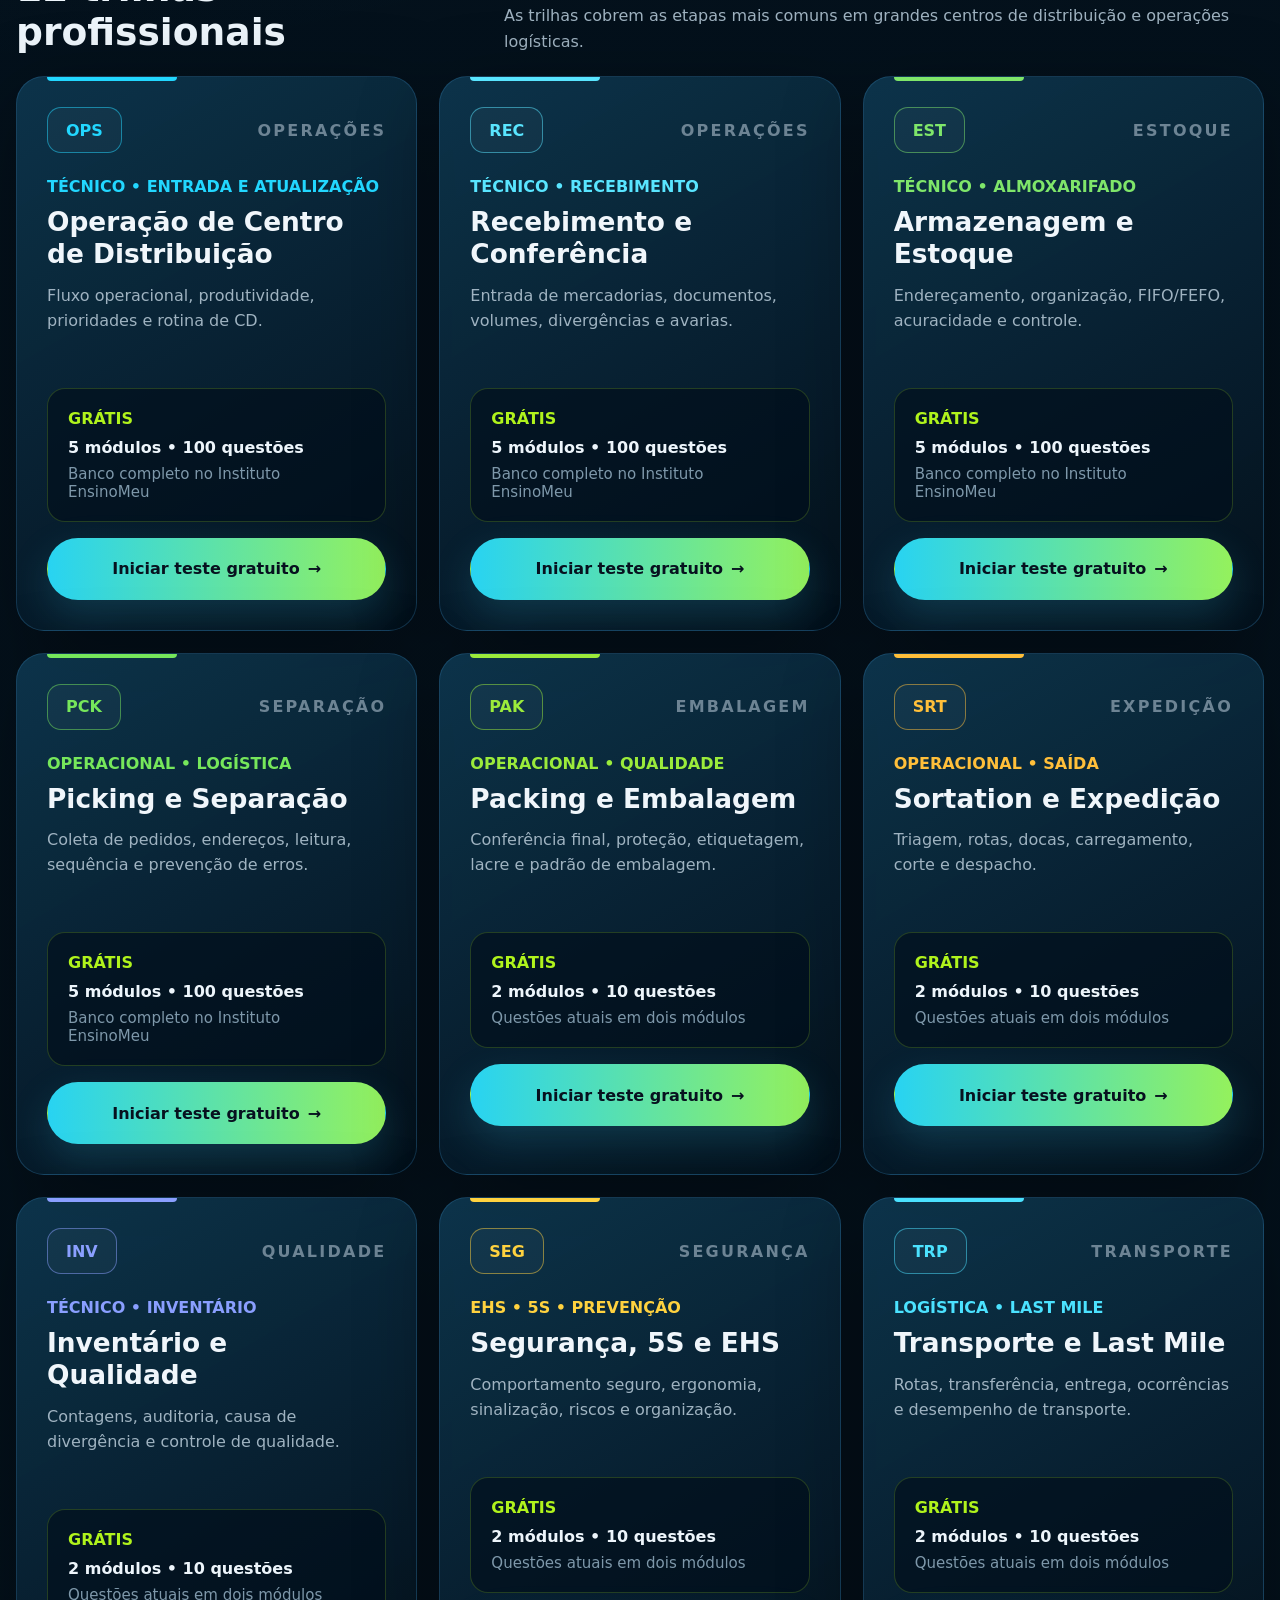
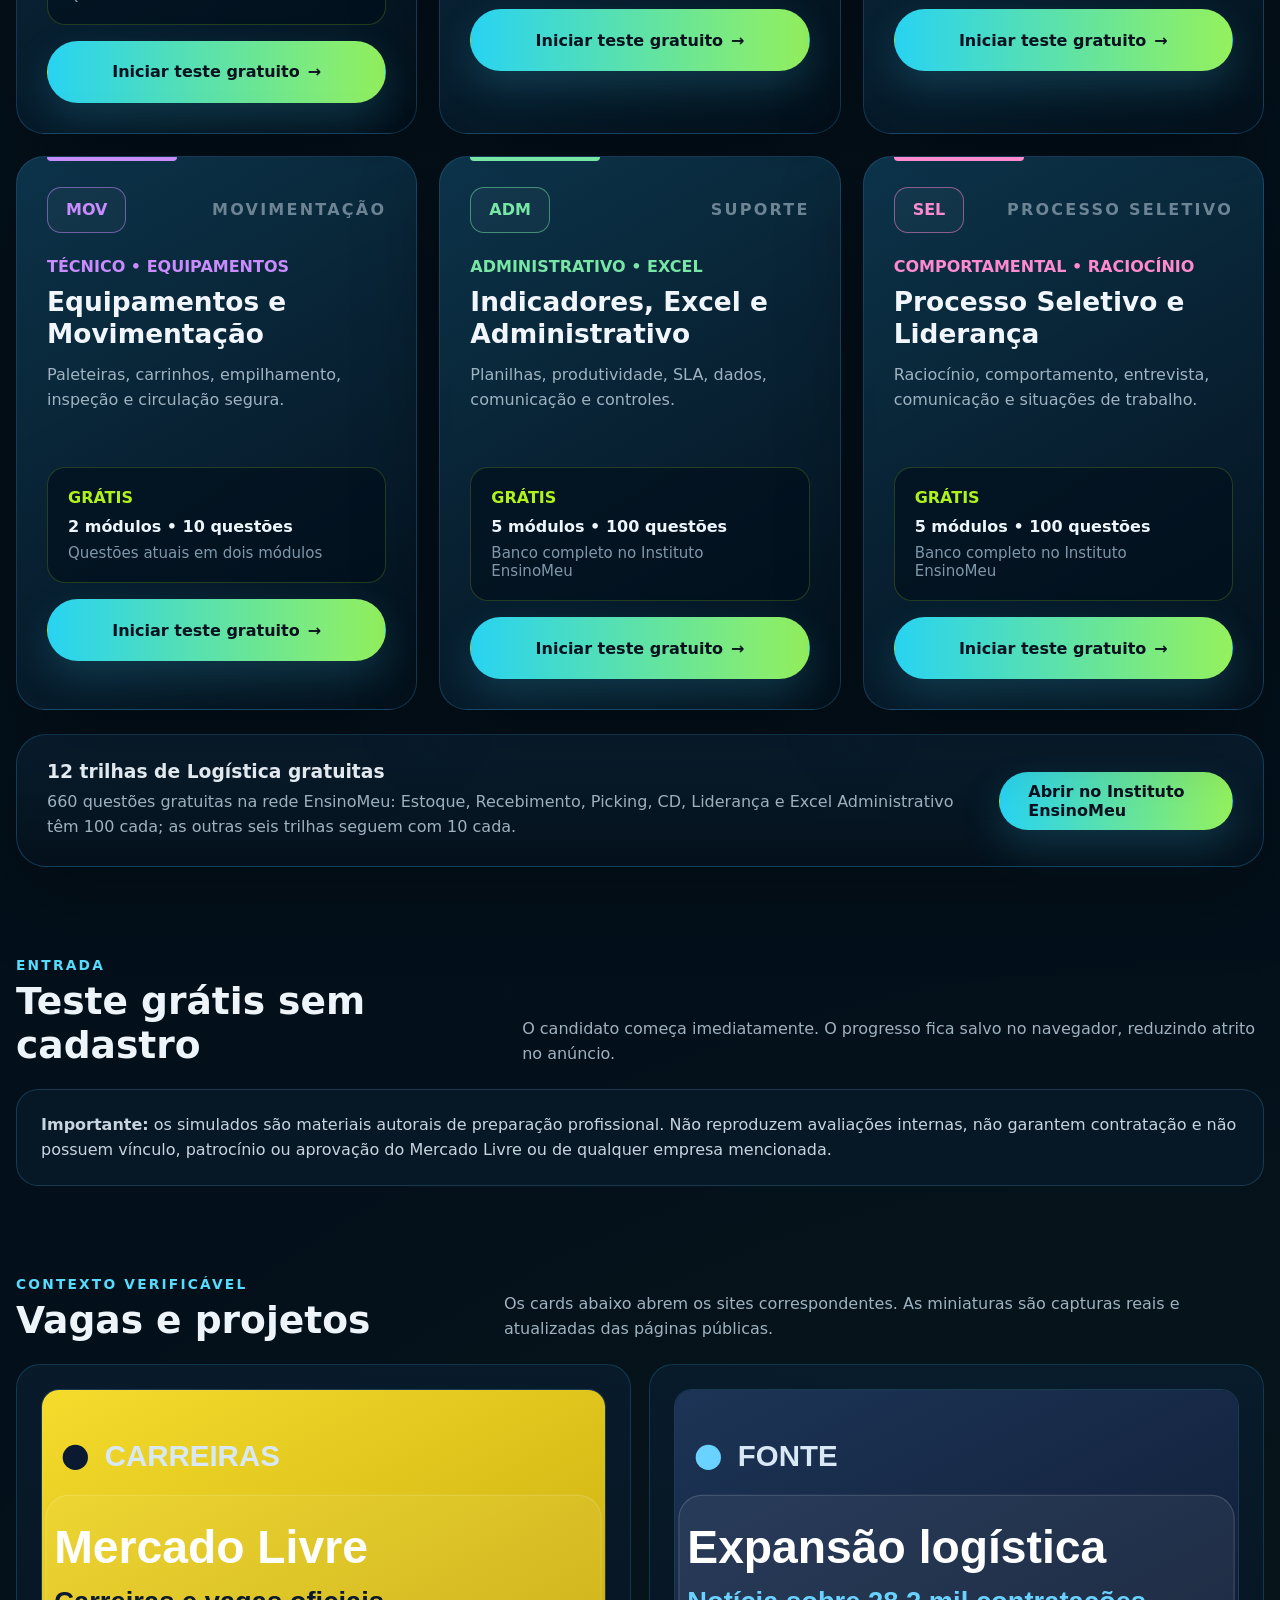
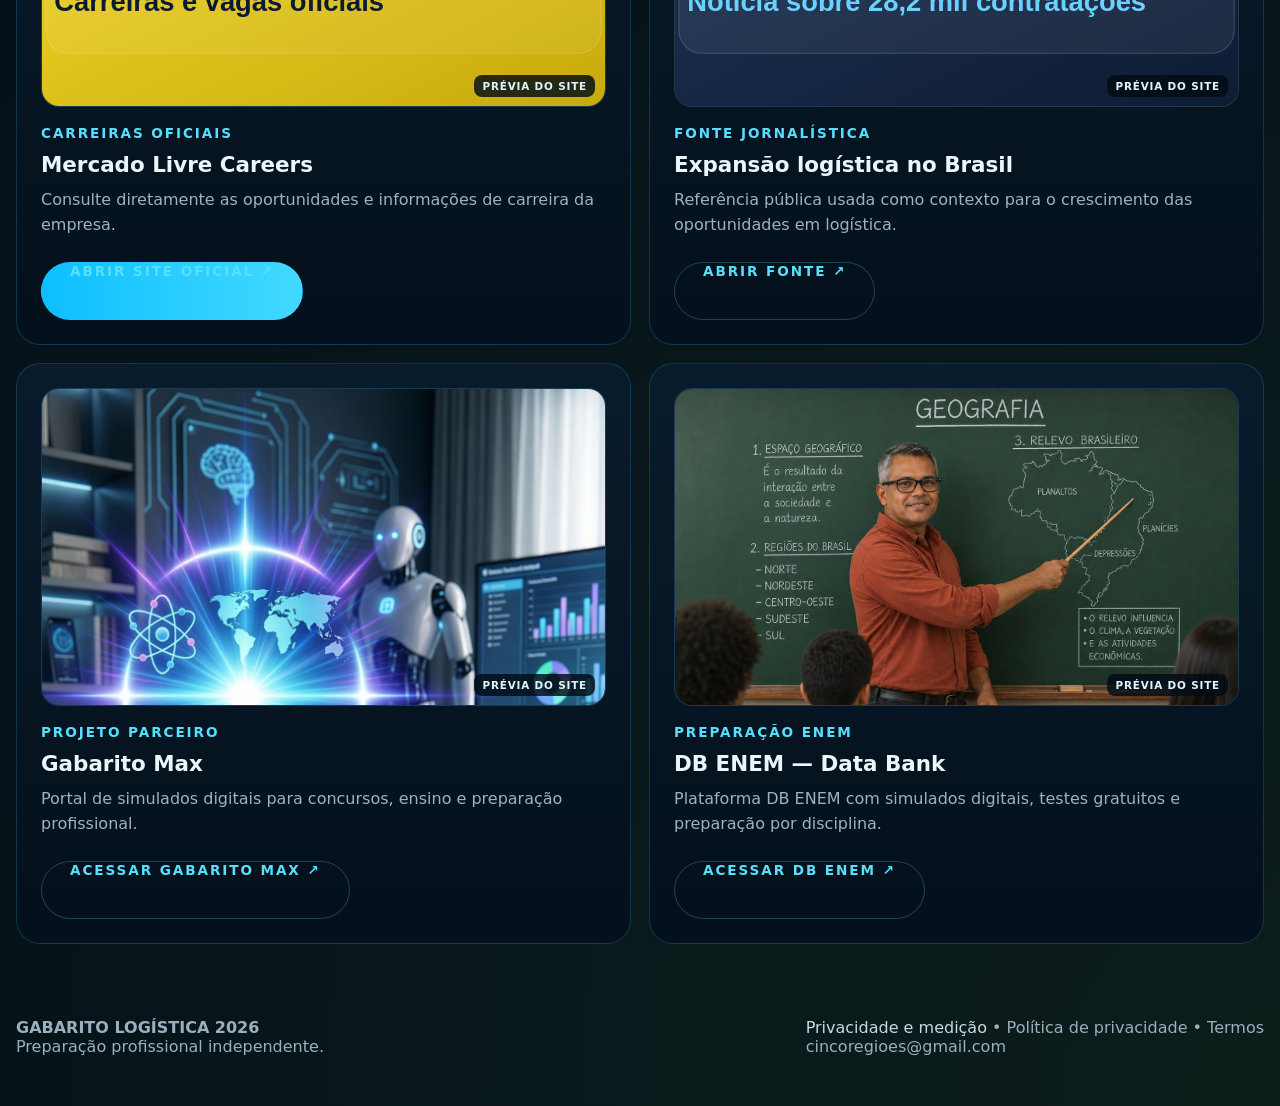
==== commit 90a2095b: "Atualiza Liderança e Excel Administrativo gratuitos com 100 questões por trilha" ====
--- a/index.html
+++ b/index.html
@@ -18,7 +18,7 @@
   </div>
 </section>
 <section class="section shell" id="como"><div class="section-head"><div><span class="eyebrow">Método</span><h2>Como funciona</h2></div><p>Treinamento gratuito com questões comentadas e histórico de resultados salvo no navegador. O banco de questões está em ampliação.</p></div><div class="how"><div class="step"><b>1</b><h3>Escolha a trilha</h3><p>Selecione a função ou área mais próxima da vaga desejada.</p></div><div class="step"><b>2</b><h3>Responda às 10 questões</h3><p>Dois módulos de 5 questões, com cronômetro e explicações.</p></div><div class="step"><b>3</b><h3>Veja seu diagnóstico</h3><p>Correção comentada, percentual e revisão das respostas.</p></div><div class="step"><b>4</b><h3>Continue aprendendo</h3><p>Consulte as 12 trilhas gratuitas no EnsinoMeu. O banco ampliado está em preparação.</p></div></div></section>
-<section class="section shell" id="trilhas"><div class="section-head"><div><span class="eyebrow">Catálogo 2026</span><h2>12 trilhas profissionais</h2></div><p>As trilhas cobrem as etapas mais comuns em grandes centros de distribuição e operações logísticas.</p></div><div class="grid track-grid" id="trackGrid"></div><article class="premium-band panel"><div><h3>12 trilhas de Logística gratuitas</h3><p>480 questões na rede EnsinoMeu: Estoque, Recebimento, Picking e Operação de CD têm 100 cada; as outras oito trilhas ainda possuem 10 cada. Sem pagamento.</p></div><a class="btn btn-yellow" href="https://cincoregioes-star.github.io/instituto-ensinomeu/conteudos-recuperados/logistica/">Abrir no Instituto EnsinoMeu</a></article></section>
+<section class="section shell" id="trilhas"><div class="section-head"><div><span class="eyebrow">Catálogo 2026</span><h2>12 trilhas profissionais</h2></div><p>As trilhas cobrem as etapas mais comuns em grandes centros de distribuição e operações logísticas.</p></div><div class="grid track-grid" id="trackGrid"></div><article class="premium-band panel"><div><h3>12 trilhas de Logística gratuitas</h3><p>660 questões gratuitas na rede EnsinoMeu: Estoque, Recebimento, Picking, CD, Liderança e Excel Administrativo têm 100 cada; as outras seis trilhas seguem com 10 cada.</p></div><a class="btn btn-yellow" href="https://cincoregioes-star.github.io/instituto-ensinomeu/conteudos-recuperados/logistica/">Abrir no Instituto EnsinoMeu</a></article></section>
 <section class="section shell" id="gratis"><div class="section-head"><div><span class="eyebrow">Entrada</span><h2>Teste grátis sem cadastro</h2></div><p>O candidato começa imediatamente. O progresso fica salvo no navegador, reduzindo atrito no anúncio.</p></div><div class="notice"><strong>Importante:</strong> os simulados são materiais autorais de preparação profissional. Não reproduzem avaliações internas, não garantem contratação e não possuem vínculo, patrocínio ou aprovação do Mercado Livre ou de qualquer empresa mencionada.</div></section>
 <section class="section shell" id="fontes">
   <div class="section-head">
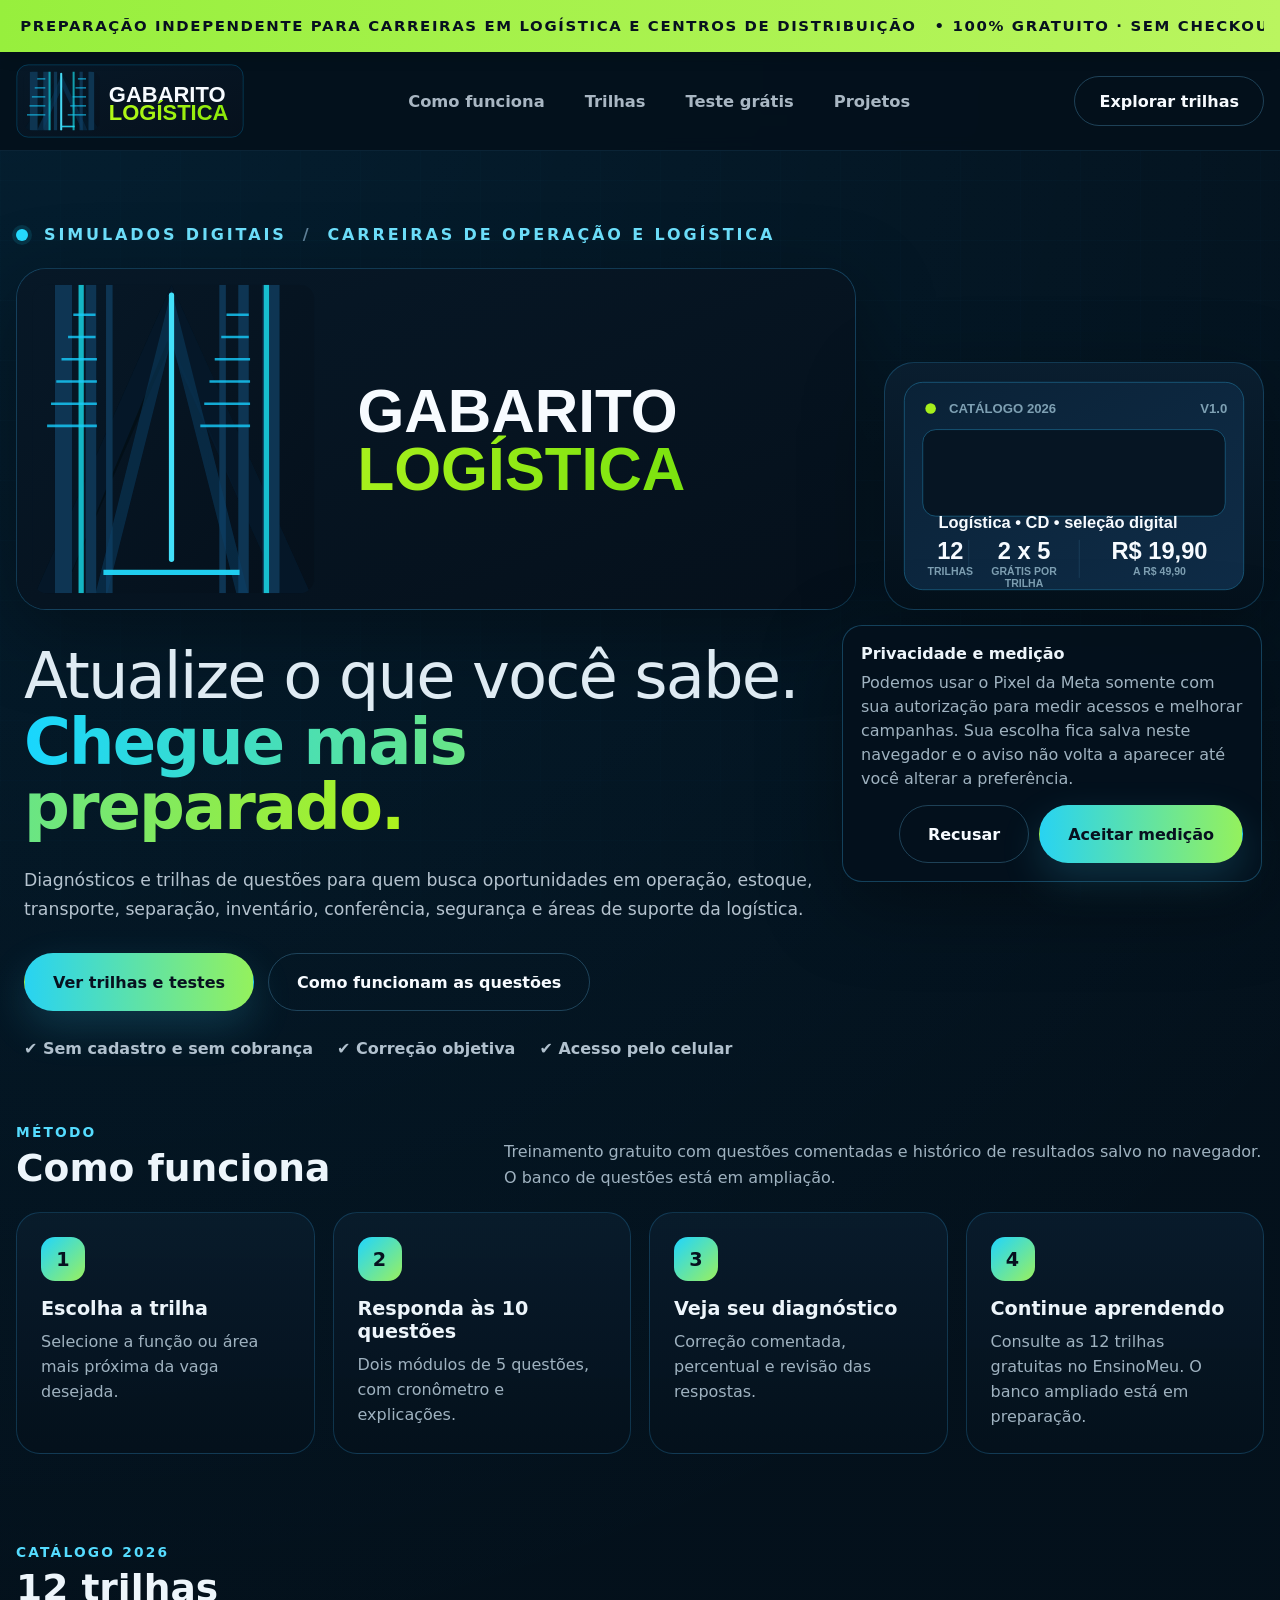
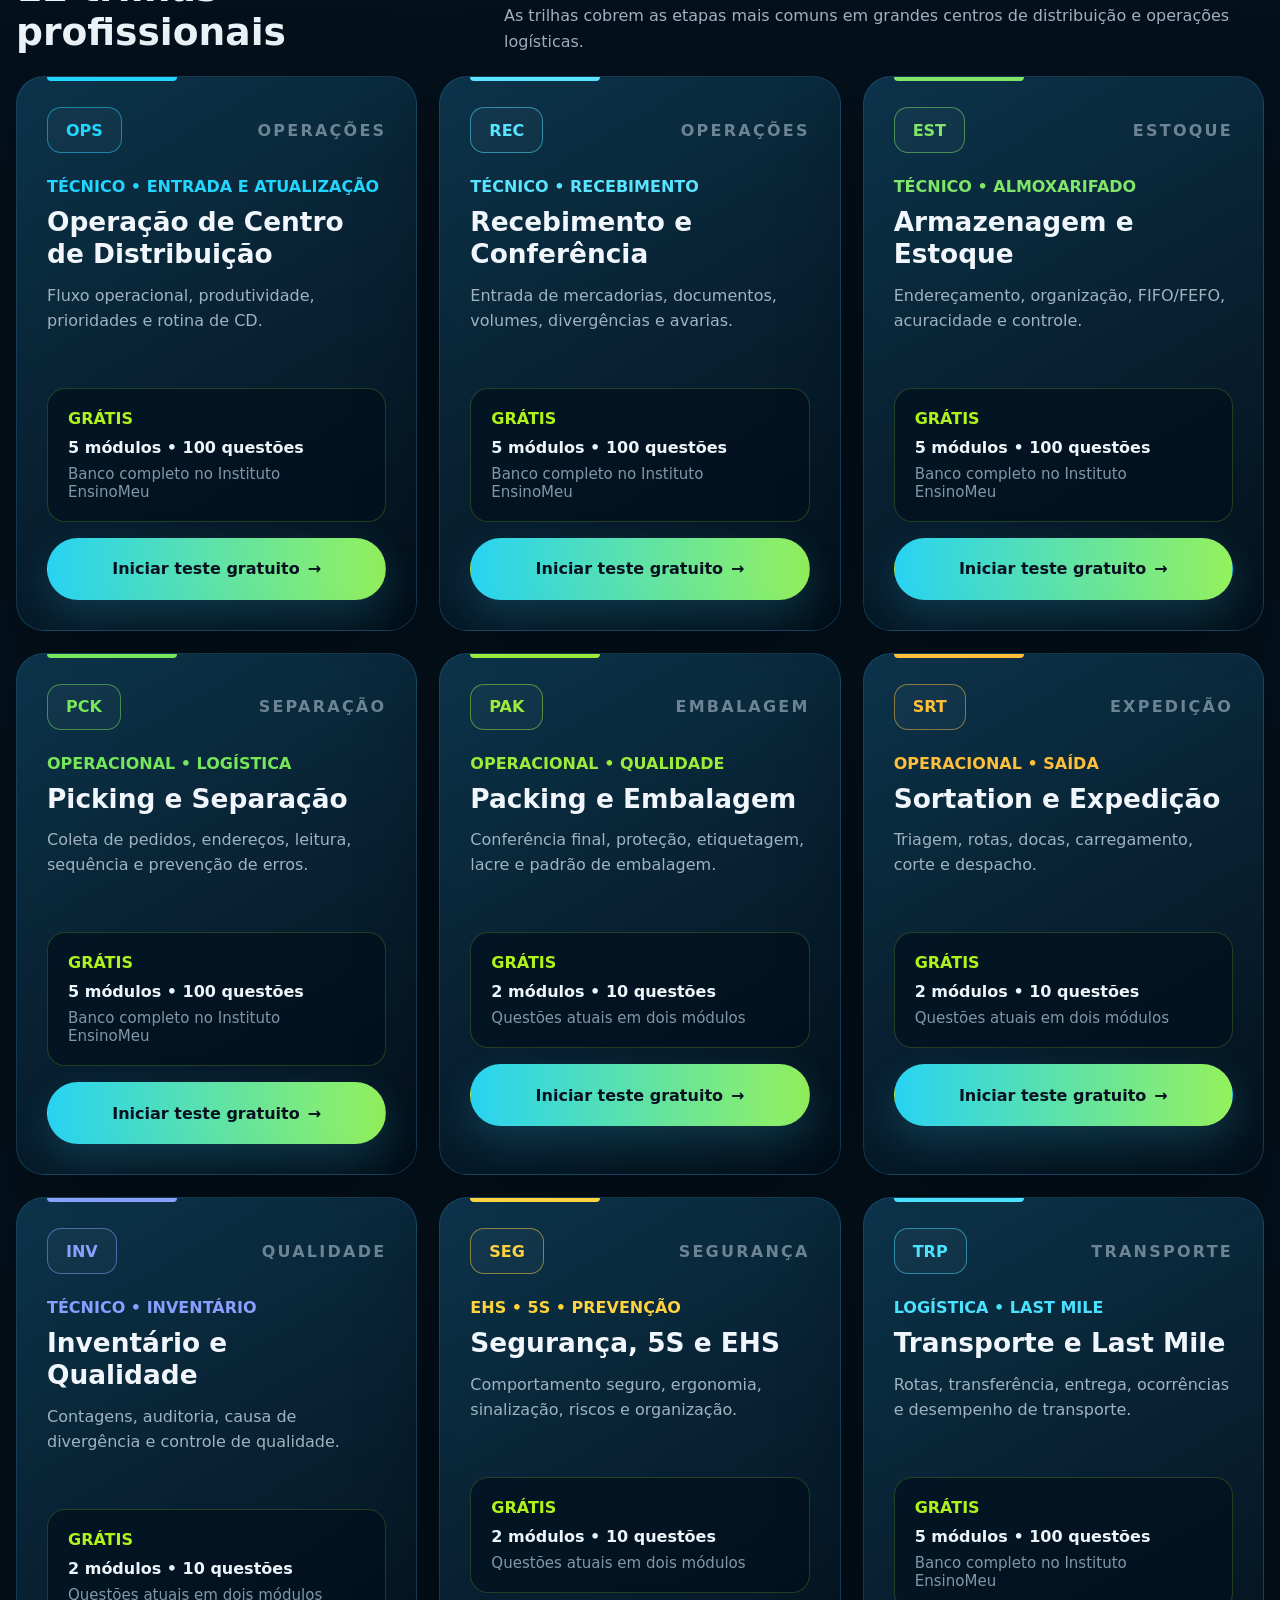
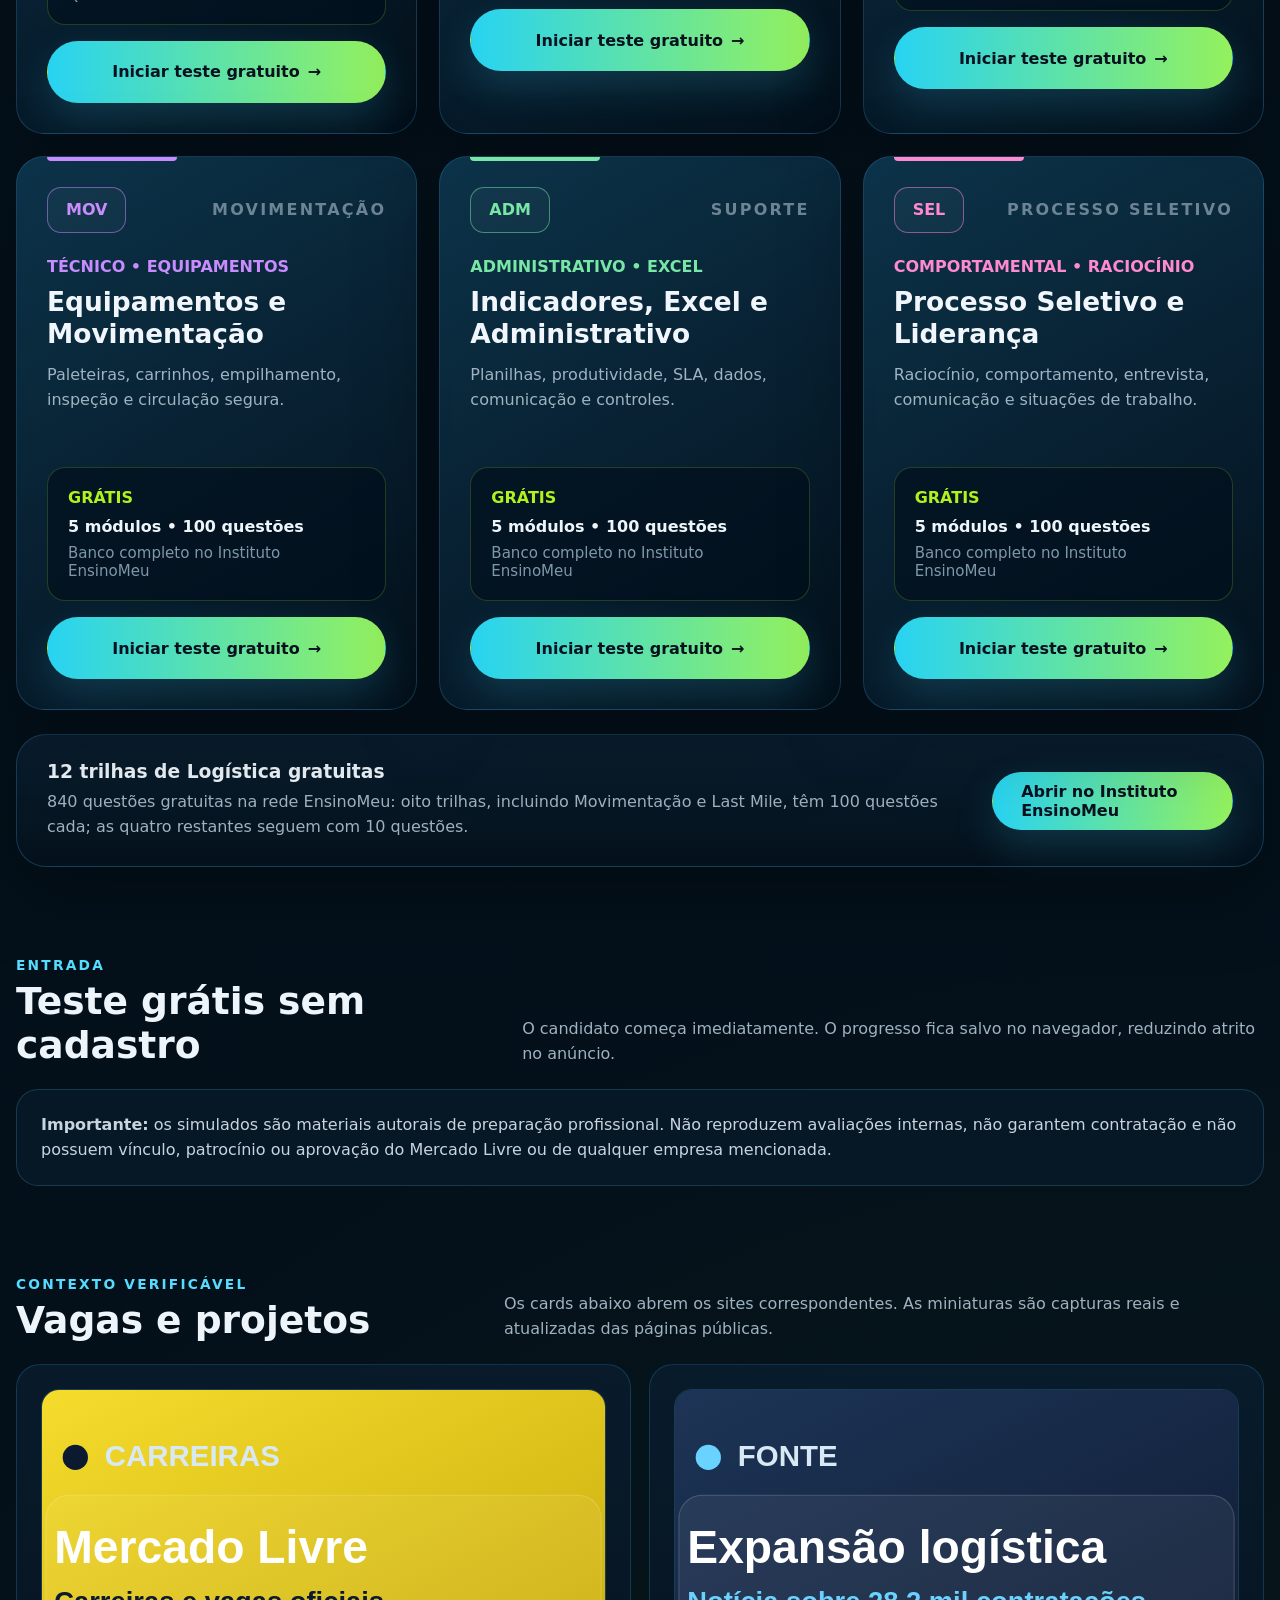
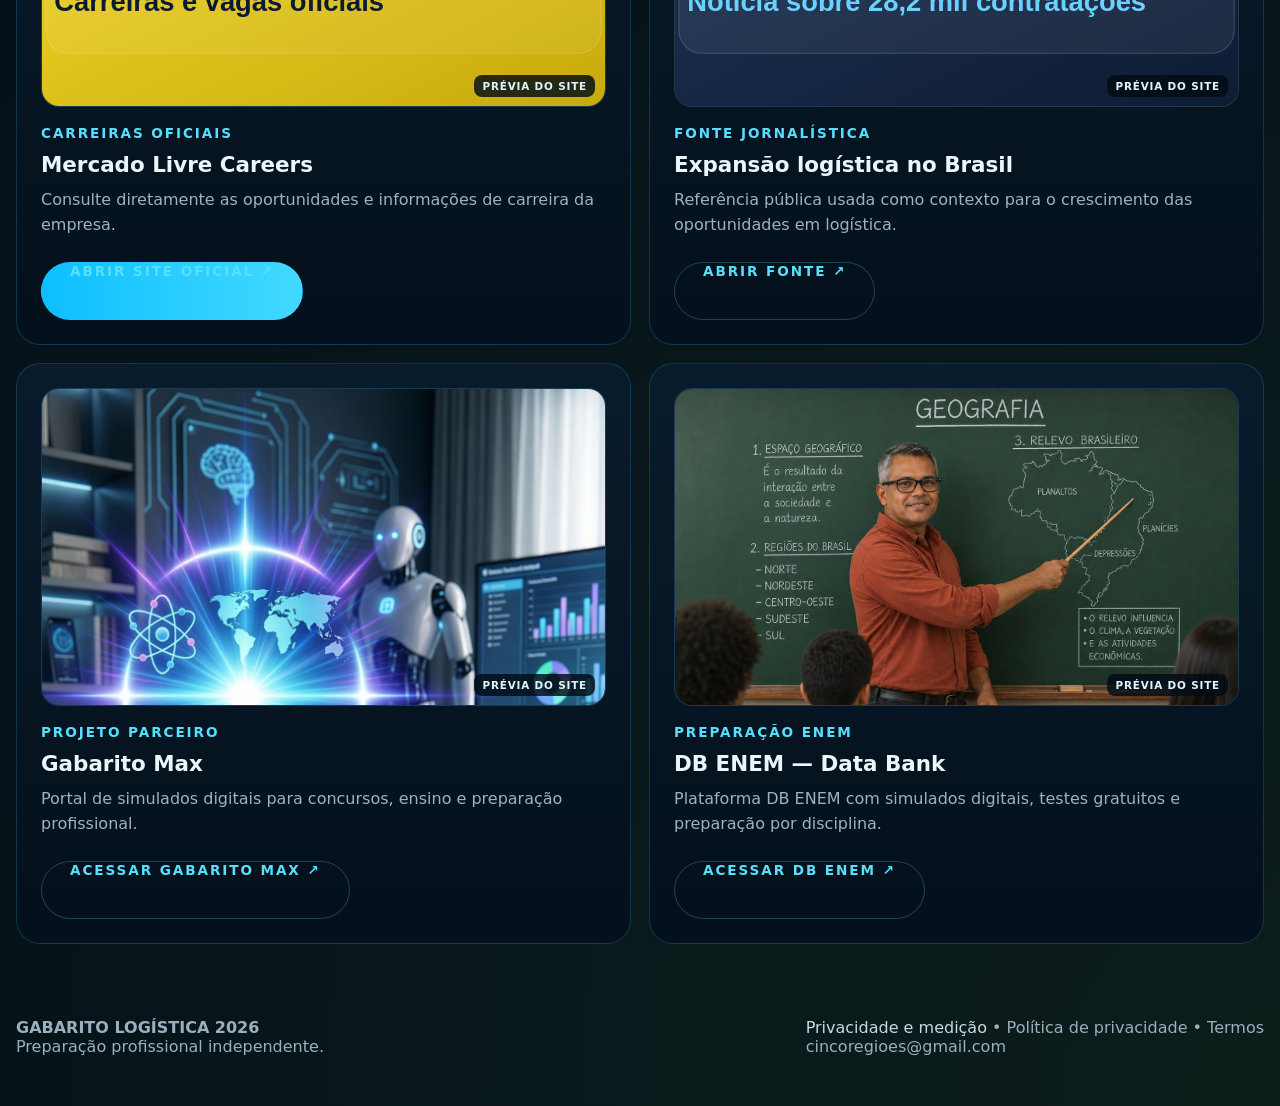
==== commit e068d2b2: "Conecta Movimentação e Last Mile completos ao EnsinoMeu gratuito" ====
--- a/index.html
+++ b/index.html
@@ -18,7 +18,7 @@
   </div>
 </section>
 <section class="section shell" id="como"><div class="section-head"><div><span class="eyebrow">Método</span><h2>Como funciona</h2></div><p>Treinamento gratuito com questões comentadas e histórico de resultados salvo no navegador. O banco de questões está em ampliação.</p></div><div class="how"><div class="step"><b>1</b><h3>Escolha a trilha</h3><p>Selecione a função ou área mais próxima da vaga desejada.</p></div><div class="step"><b>2</b><h3>Responda às 10 questões</h3><p>Dois módulos de 5 questões, com cronômetro e explicações.</p></div><div class="step"><b>3</b><h3>Veja seu diagnóstico</h3><p>Correção comentada, percentual e revisão das respostas.</p></div><div class="step"><b>4</b><h3>Continue aprendendo</h3><p>Consulte as 12 trilhas gratuitas no EnsinoMeu. O banco ampliado está em preparação.</p></div></div></section>
-<section class="section shell" id="trilhas"><div class="section-head"><div><span class="eyebrow">Catálogo 2026</span><h2>12 trilhas profissionais</h2></div><p>As trilhas cobrem as etapas mais comuns em grandes centros de distribuição e operações logísticas.</p></div><div class="grid track-grid" id="trackGrid"></div><article class="premium-band panel"><div><h3>12 trilhas de Logística gratuitas</h3><p>660 questões gratuitas na rede EnsinoMeu: Estoque, Recebimento, Picking, CD, Liderança e Excel Administrativo têm 100 cada; as outras seis trilhas seguem com 10 cada.</p></div><a class="btn btn-yellow" href="https://cincoregioes-star.github.io/instituto-ensinomeu/conteudos-recuperados/logistica/">Abrir no Instituto EnsinoMeu</a></article></section>
+<section class="section shell" id="trilhas"><div class="section-head"><div><span class="eyebrow">Catálogo 2026</span><h2>12 trilhas profissionais</h2></div><p>As trilhas cobrem as etapas mais comuns em grandes centros de distribuição e operações logísticas.</p></div><div class="grid track-grid" id="trackGrid"></div><article class="premium-band panel"><div><h3>12 trilhas de Logística gratuitas</h3><p>840 questões gratuitas na rede EnsinoMeu: oito trilhas, incluindo Movimentação e Last Mile, têm 100 questões cada; as quatro restantes seguem com 10 questões.</p></div><a class="btn btn-yellow" href="https://cincoregioes-star.github.io/instituto-ensinomeu/conteudos-recuperados/logistica/">Abrir no Instituto EnsinoMeu</a></article></section>
 <section class="section shell" id="gratis"><div class="section-head"><div><span class="eyebrow">Entrada</span><h2>Teste grátis sem cadastro</h2></div><p>O candidato começa imediatamente. O progresso fica salvo no navegador, reduzindo atrito no anúncio.</p></div><div class="notice"><strong>Importante:</strong> os simulados são materiais autorais de preparação profissional. Não reproduzem avaliações internas, não garantem contratação e não possuem vínculo, patrocínio ou aprovação do Mercado Livre ou de qualquer empresa mencionada.</div></section>
 <section class="section shell" id="fontes">
   <div class="section-head">
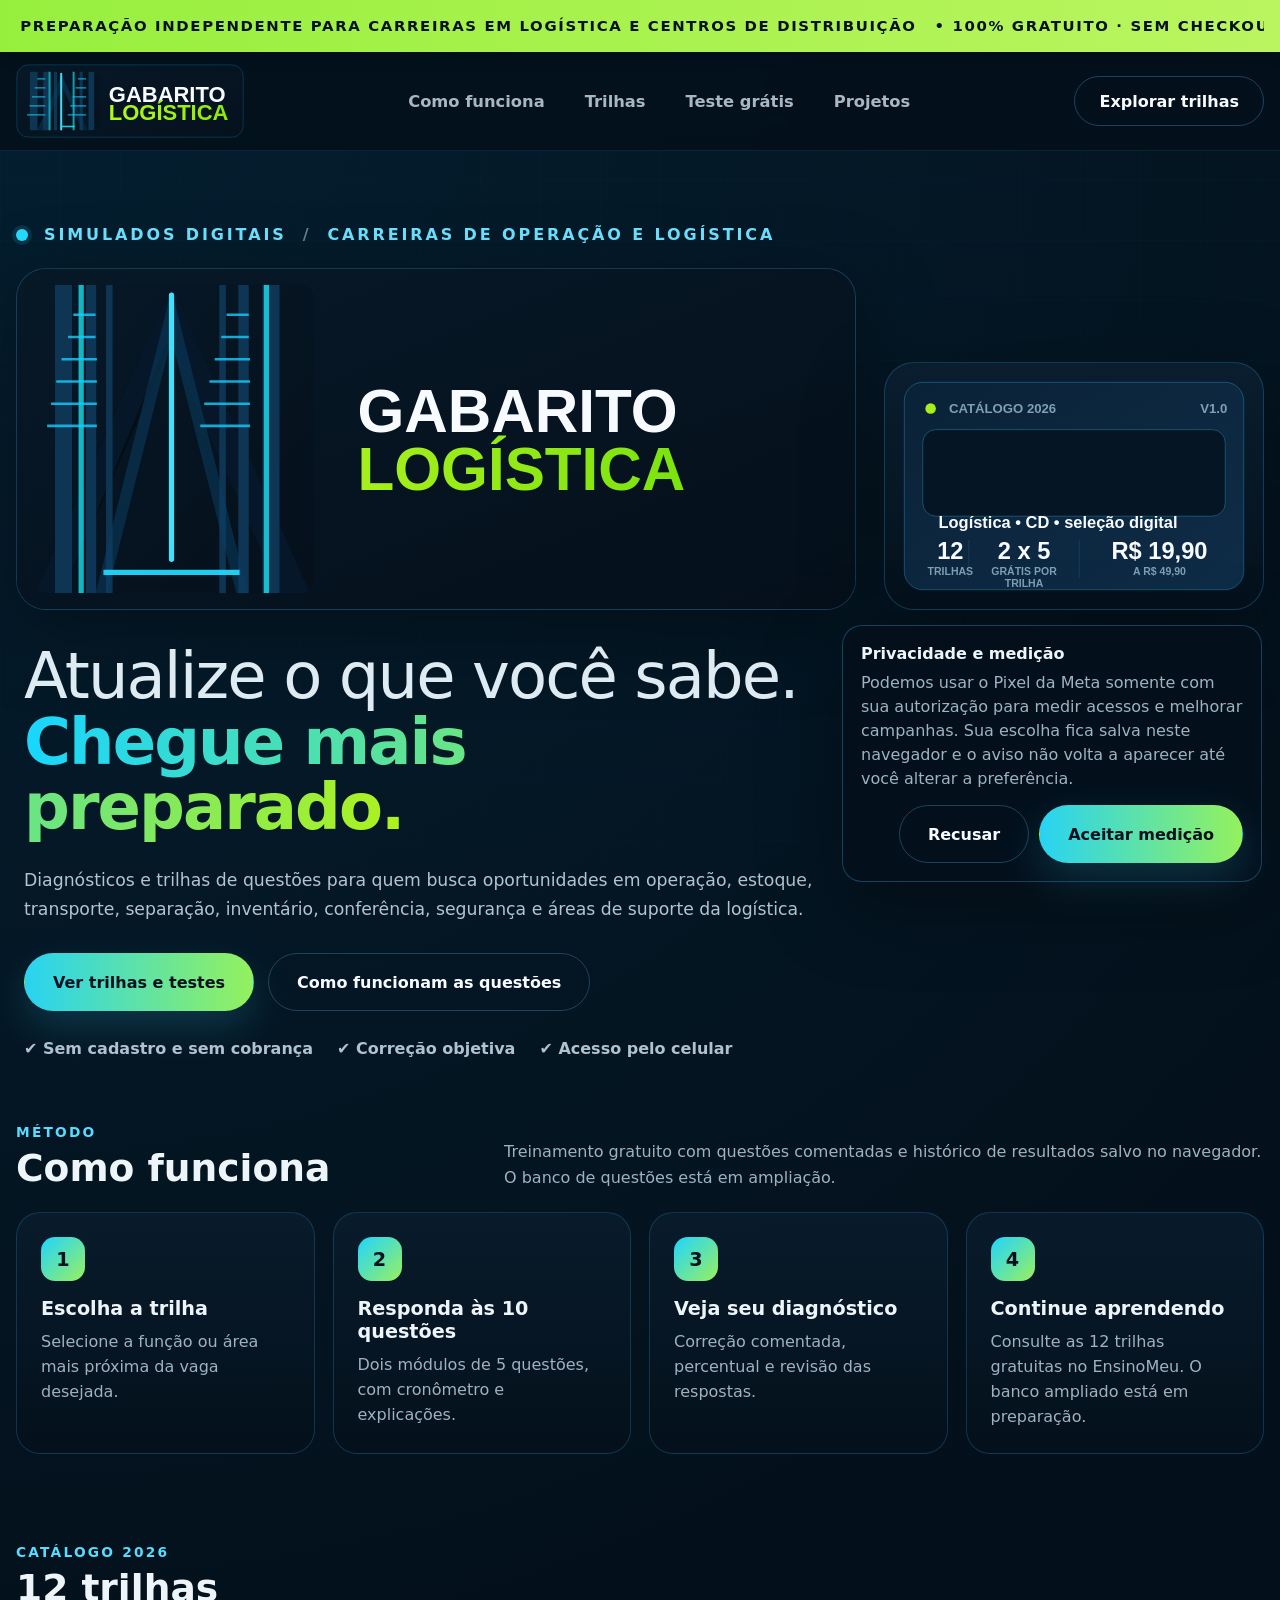
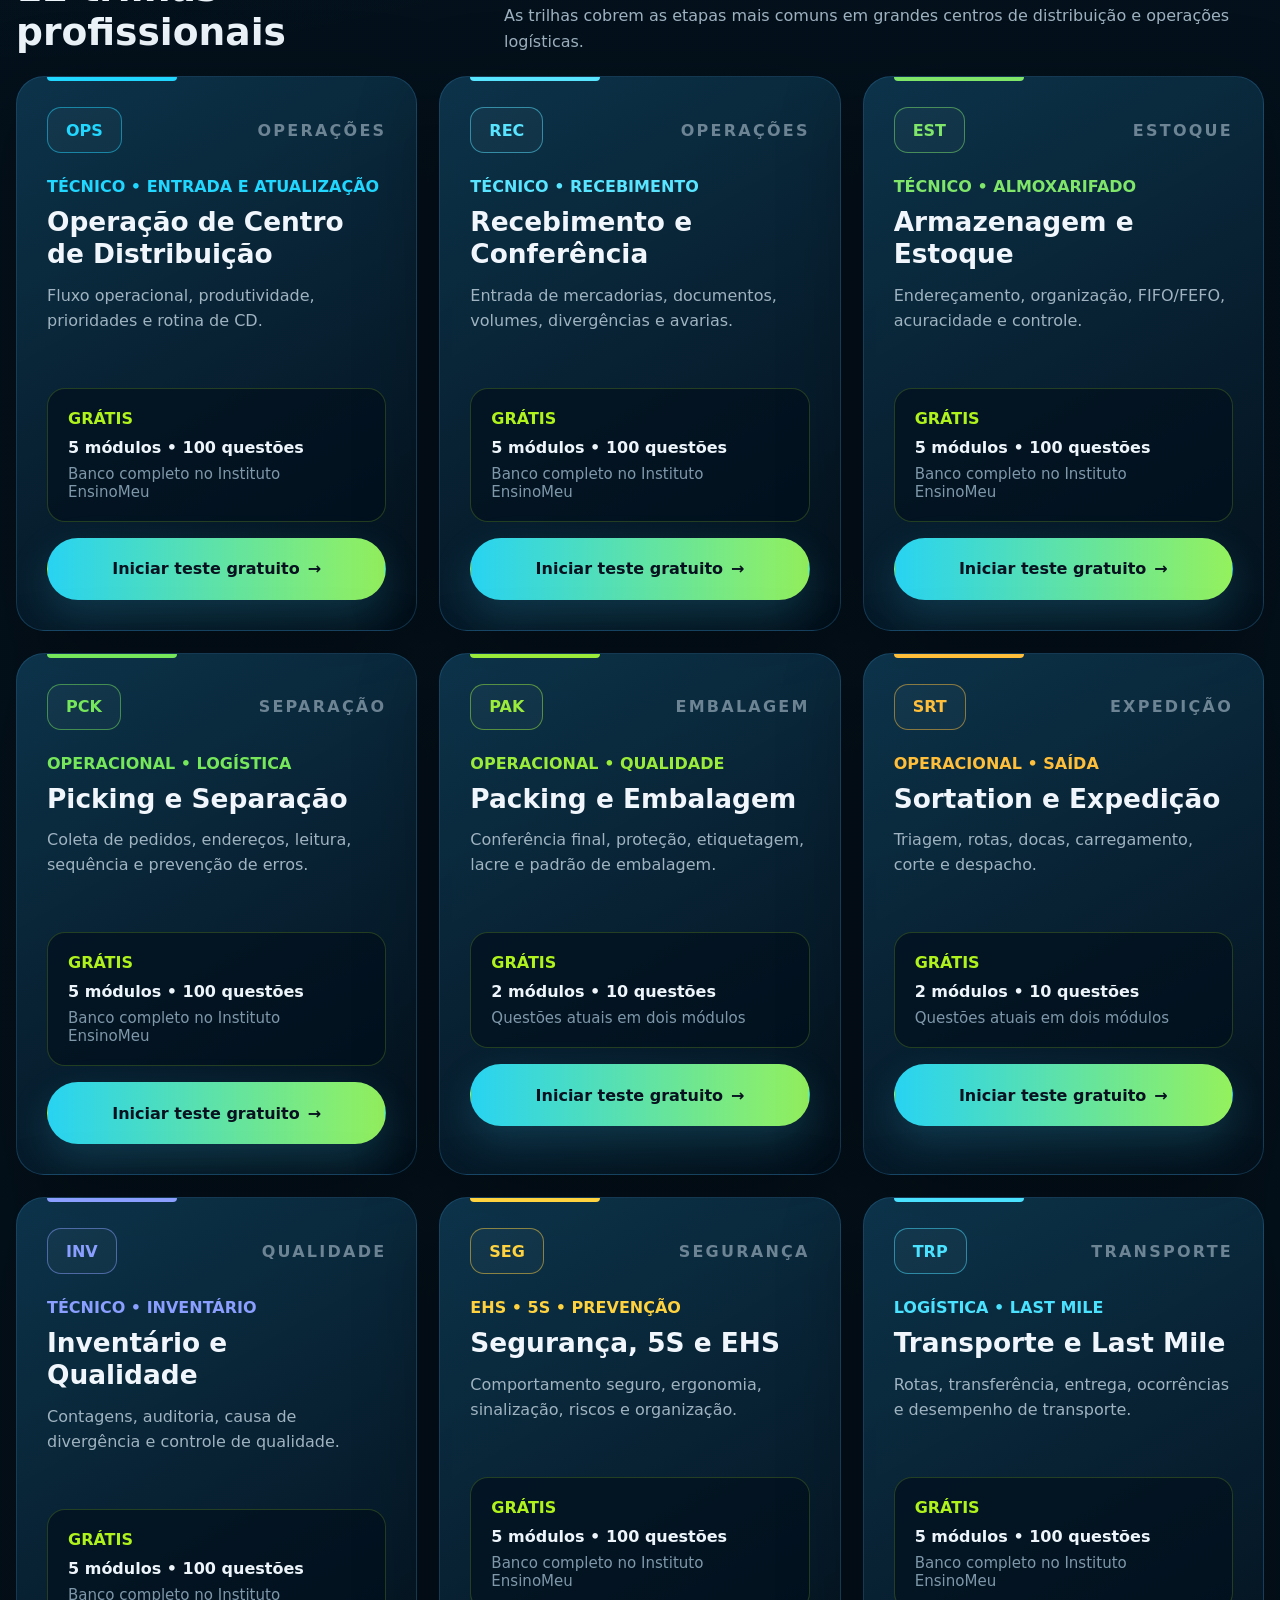
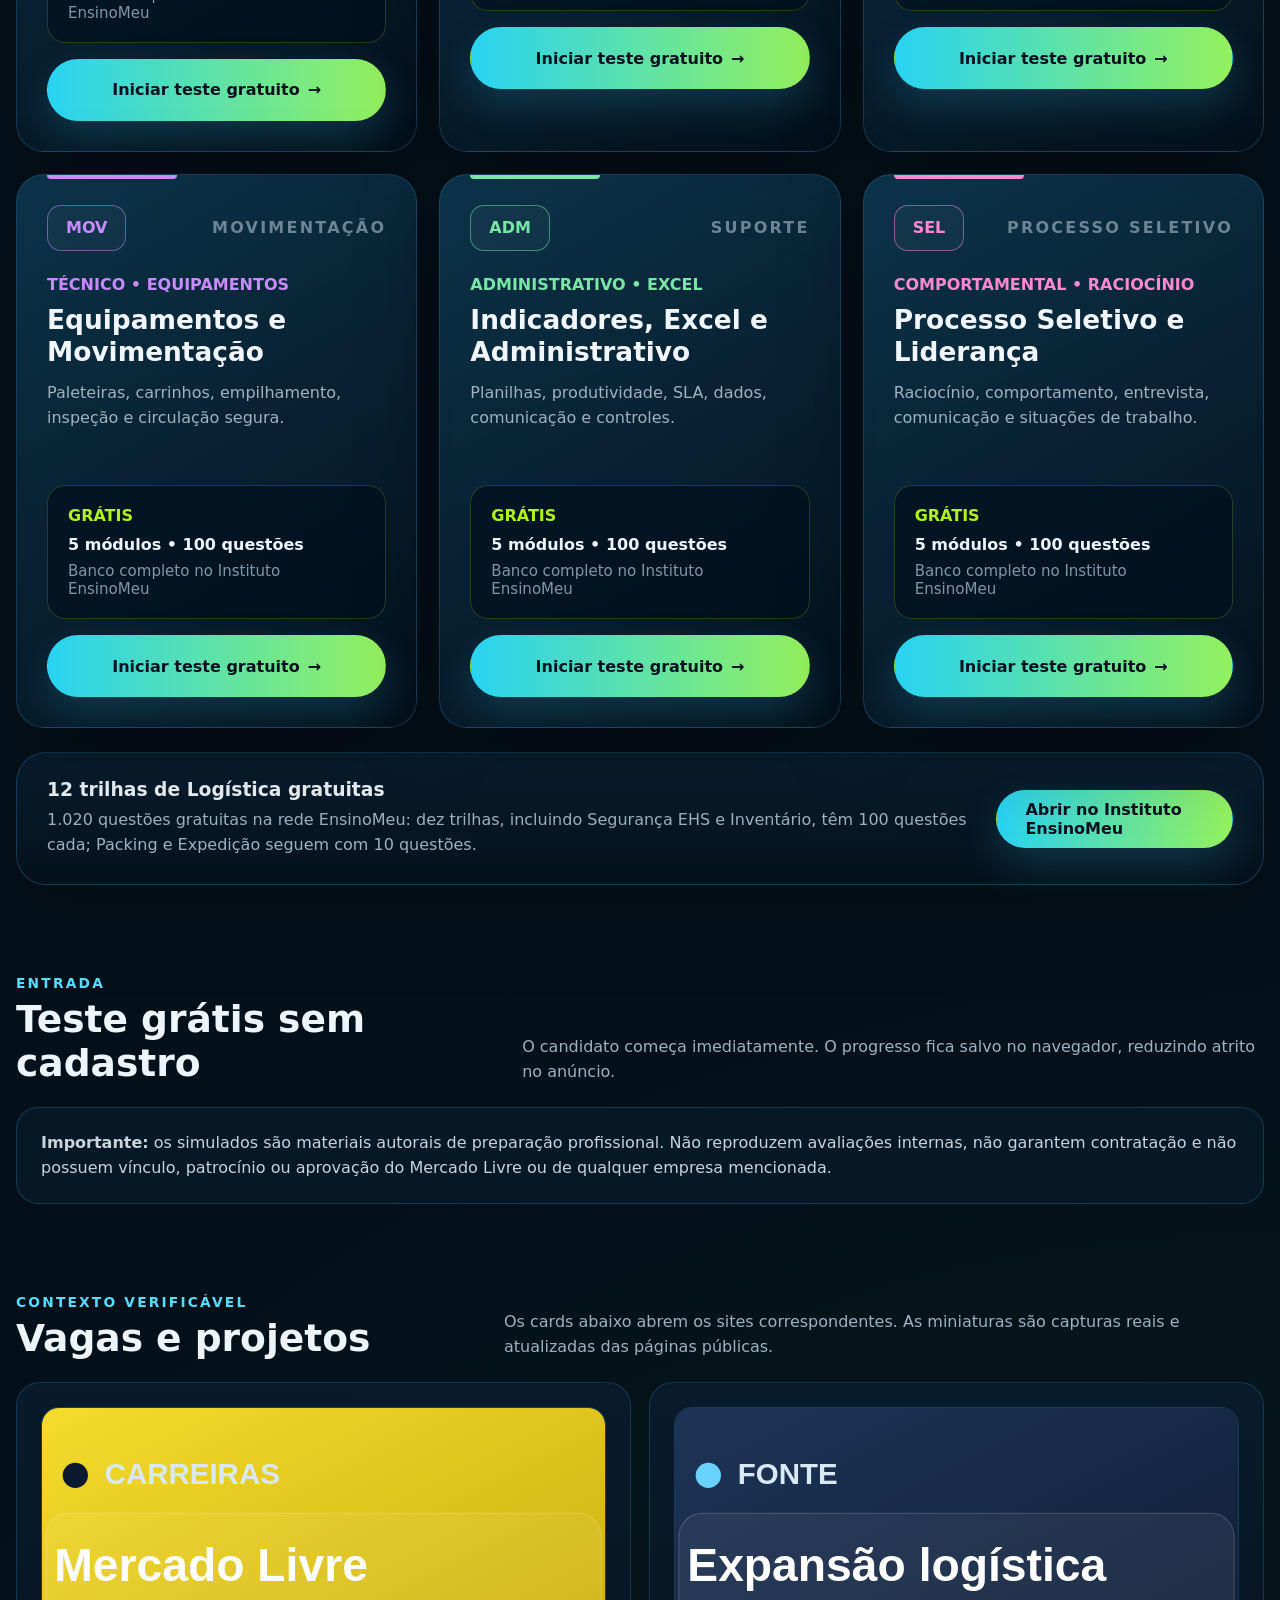
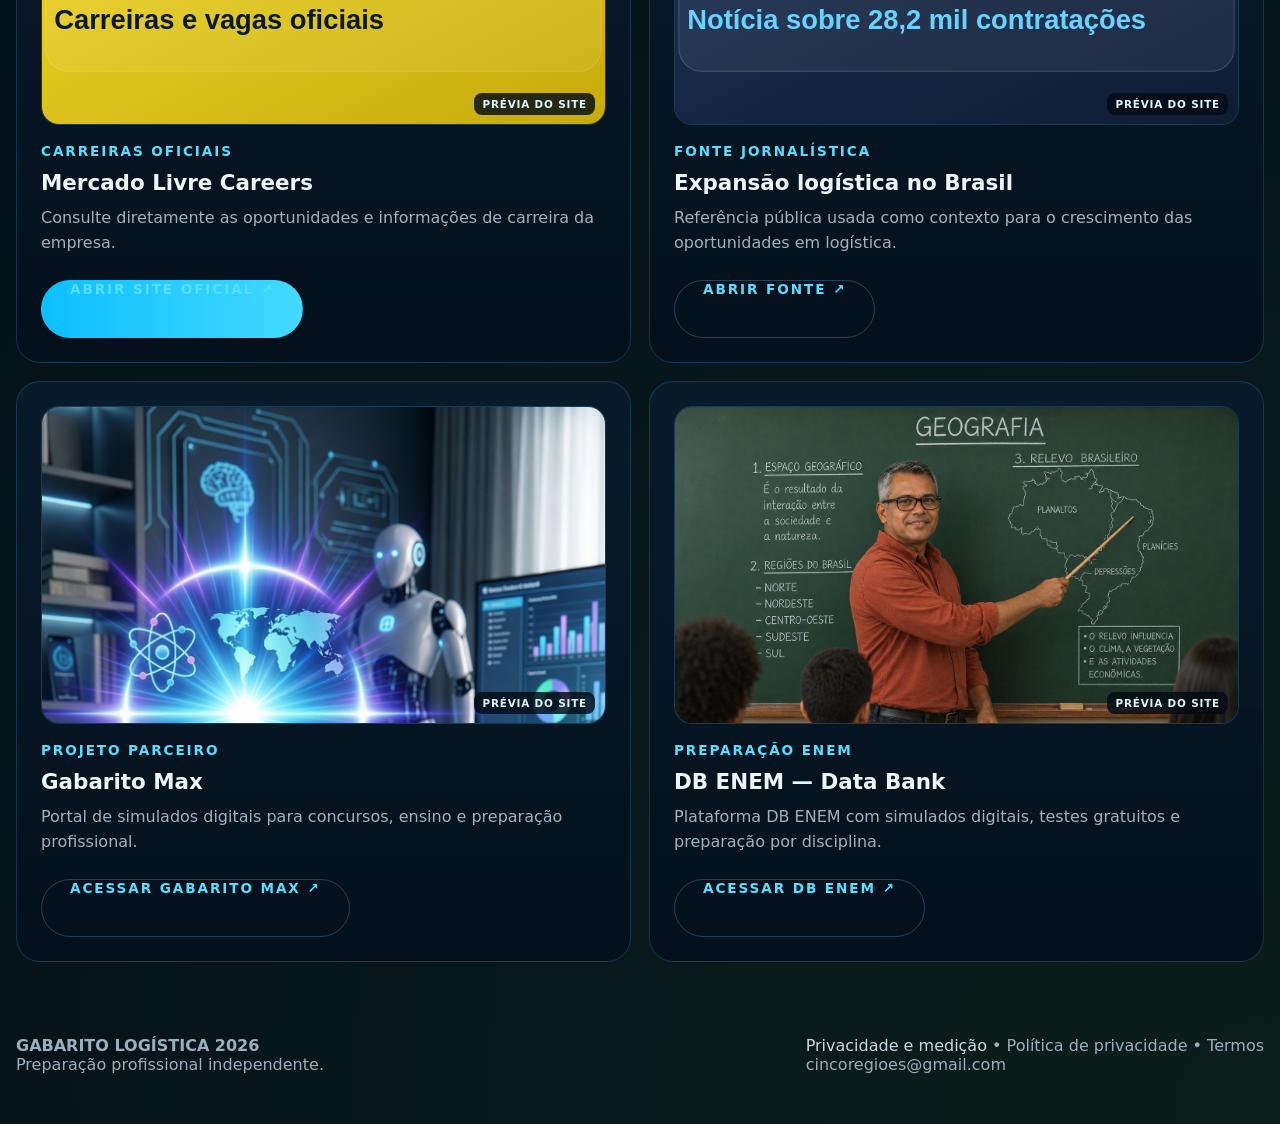
==== commit c6c944b5: "Integra Segurança EHS e Inventário completos ao EnsinoMeu gratuito" ====
--- a/index.html
+++ b/index.html
@@ -18,7 +18,7 @@
   </div>
 </section>
 <section class="section shell" id="como"><div class="section-head"><div><span class="eyebrow">Método</span><h2>Como funciona</h2></div><p>Treinamento gratuito com questões comentadas e histórico de resultados salvo no navegador. O banco de questões está em ampliação.</p></div><div class="how"><div class="step"><b>1</b><h3>Escolha a trilha</h3><p>Selecione a função ou área mais próxima da vaga desejada.</p></div><div class="step"><b>2</b><h3>Responda às 10 questões</h3><p>Dois módulos de 5 questões, com cronômetro e explicações.</p></div><div class="step"><b>3</b><h3>Veja seu diagnóstico</h3><p>Correção comentada, percentual e revisão das respostas.</p></div><div class="step"><b>4</b><h3>Continue aprendendo</h3><p>Consulte as 12 trilhas gratuitas no EnsinoMeu. O banco ampliado está em preparação.</p></div></div></section>
-<section class="section shell" id="trilhas"><div class="section-head"><div><span class="eyebrow">Catálogo 2026</span><h2>12 trilhas profissionais</h2></div><p>As trilhas cobrem as etapas mais comuns em grandes centros de distribuição e operações logísticas.</p></div><div class="grid track-grid" id="trackGrid"></div><article class="premium-band panel"><div><h3>12 trilhas de Logística gratuitas</h3><p>840 questões gratuitas na rede EnsinoMeu: oito trilhas, incluindo Movimentação e Last Mile, têm 100 questões cada; as quatro restantes seguem com 10 questões.</p></div><a class="btn btn-yellow" href="https://cincoregioes-star.github.io/instituto-ensinomeu/conteudos-recuperados/logistica/">Abrir no Instituto EnsinoMeu</a></article></section>
+<section class="section shell" id="trilhas"><div class="section-head"><div><span class="eyebrow">Catálogo 2026</span><h2>12 trilhas profissionais</h2></div><p>As trilhas cobrem as etapas mais comuns em grandes centros de distribuição e operações logísticas.</p></div><div class="grid track-grid" id="trackGrid"></div><article class="premium-band panel"><div><h3>12 trilhas de Logística gratuitas</h3><p>1.020 questões gratuitas na rede EnsinoMeu: dez trilhas, incluindo Segurança EHS e Inventário, têm 100 questões cada; Packing e Expedição seguem com 10 questões.</p></div><a class="btn btn-yellow" href="https://cincoregioes-star.github.io/instituto-ensinomeu/conteudos-recuperados/logistica/">Abrir no Instituto EnsinoMeu</a></article></section>
 <section class="section shell" id="gratis"><div class="section-head"><div><span class="eyebrow">Entrada</span><h2>Teste grátis sem cadastro</h2></div><p>O candidato começa imediatamente. O progresso fica salvo no navegador, reduzindo atrito no anúncio.</p></div><div class="notice"><strong>Importante:</strong> os simulados são materiais autorais de preparação profissional. Não reproduzem avaliações internas, não garantem contratação e não possuem vínculo, patrocínio ou aprovação do Mercado Livre ou de qualquer empresa mencionada.</div></section>
 <section class="section shell" id="fontes">
   <div class="section-head">
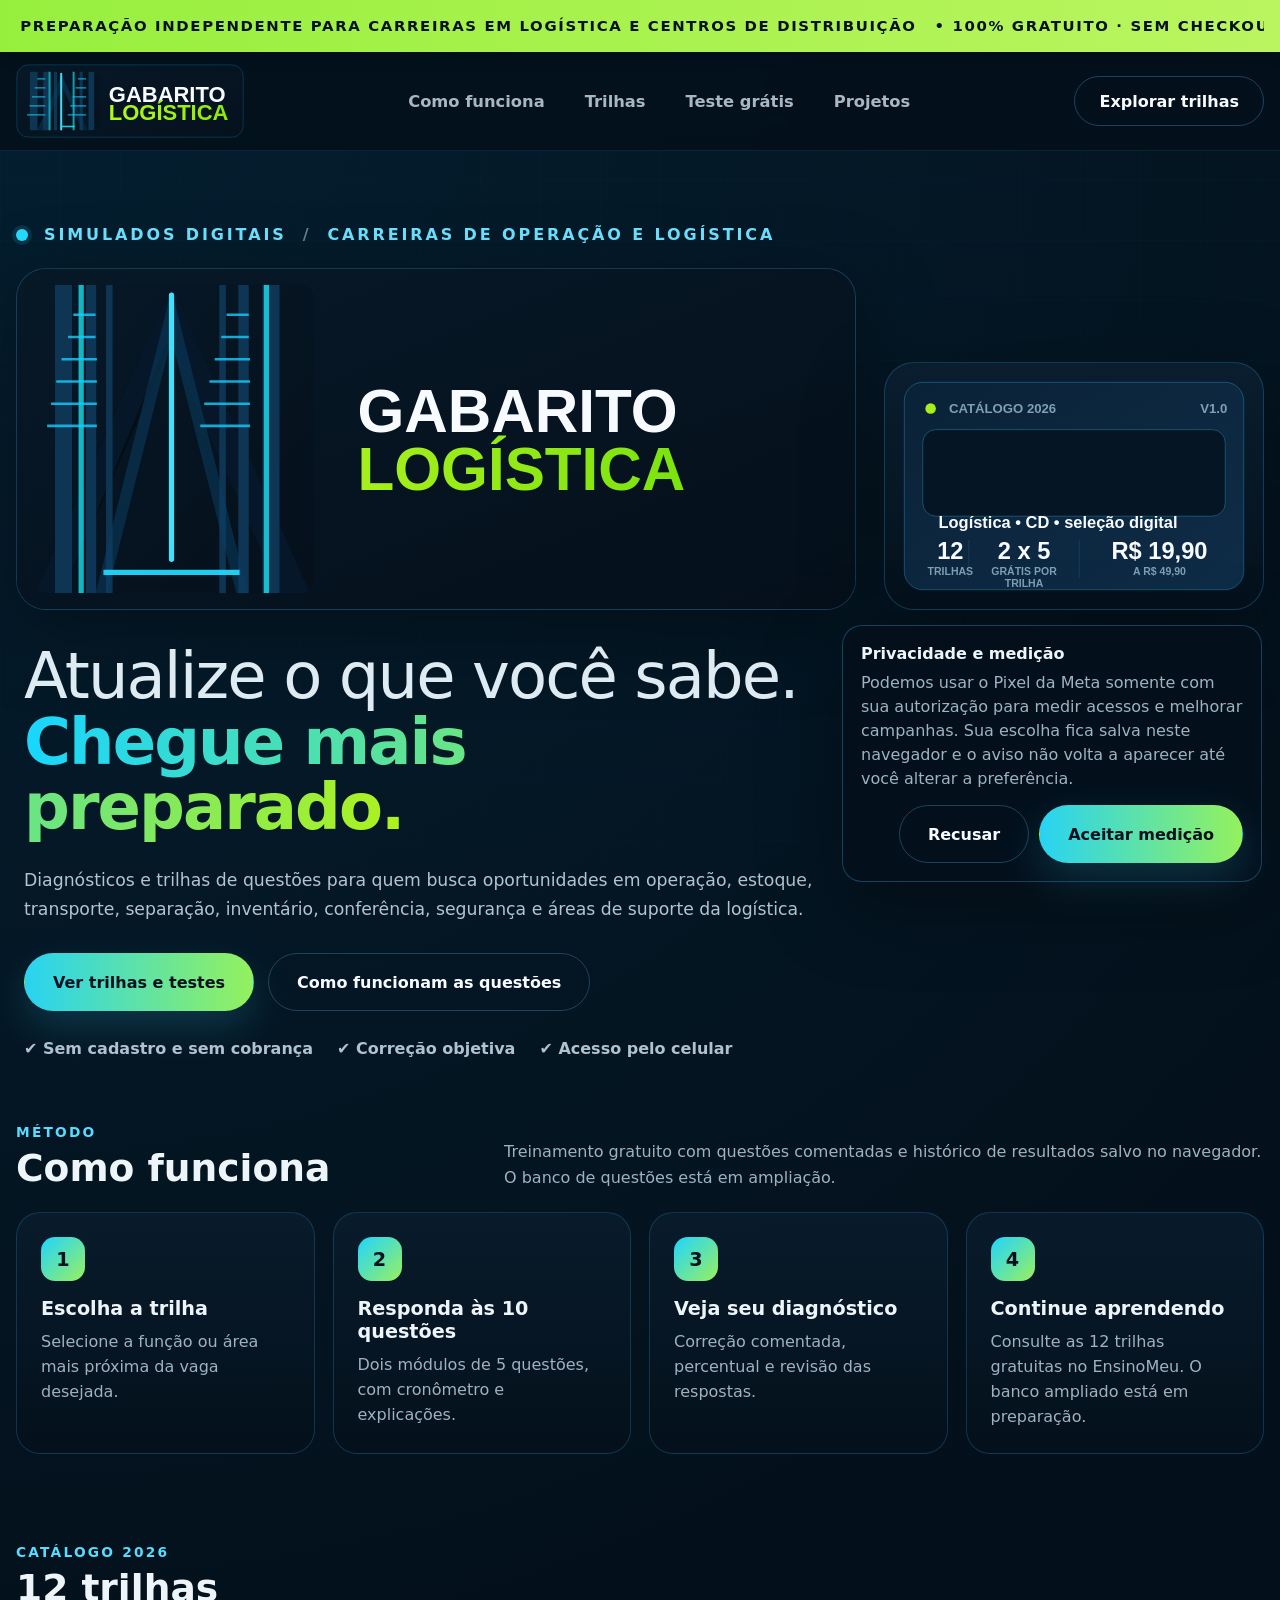
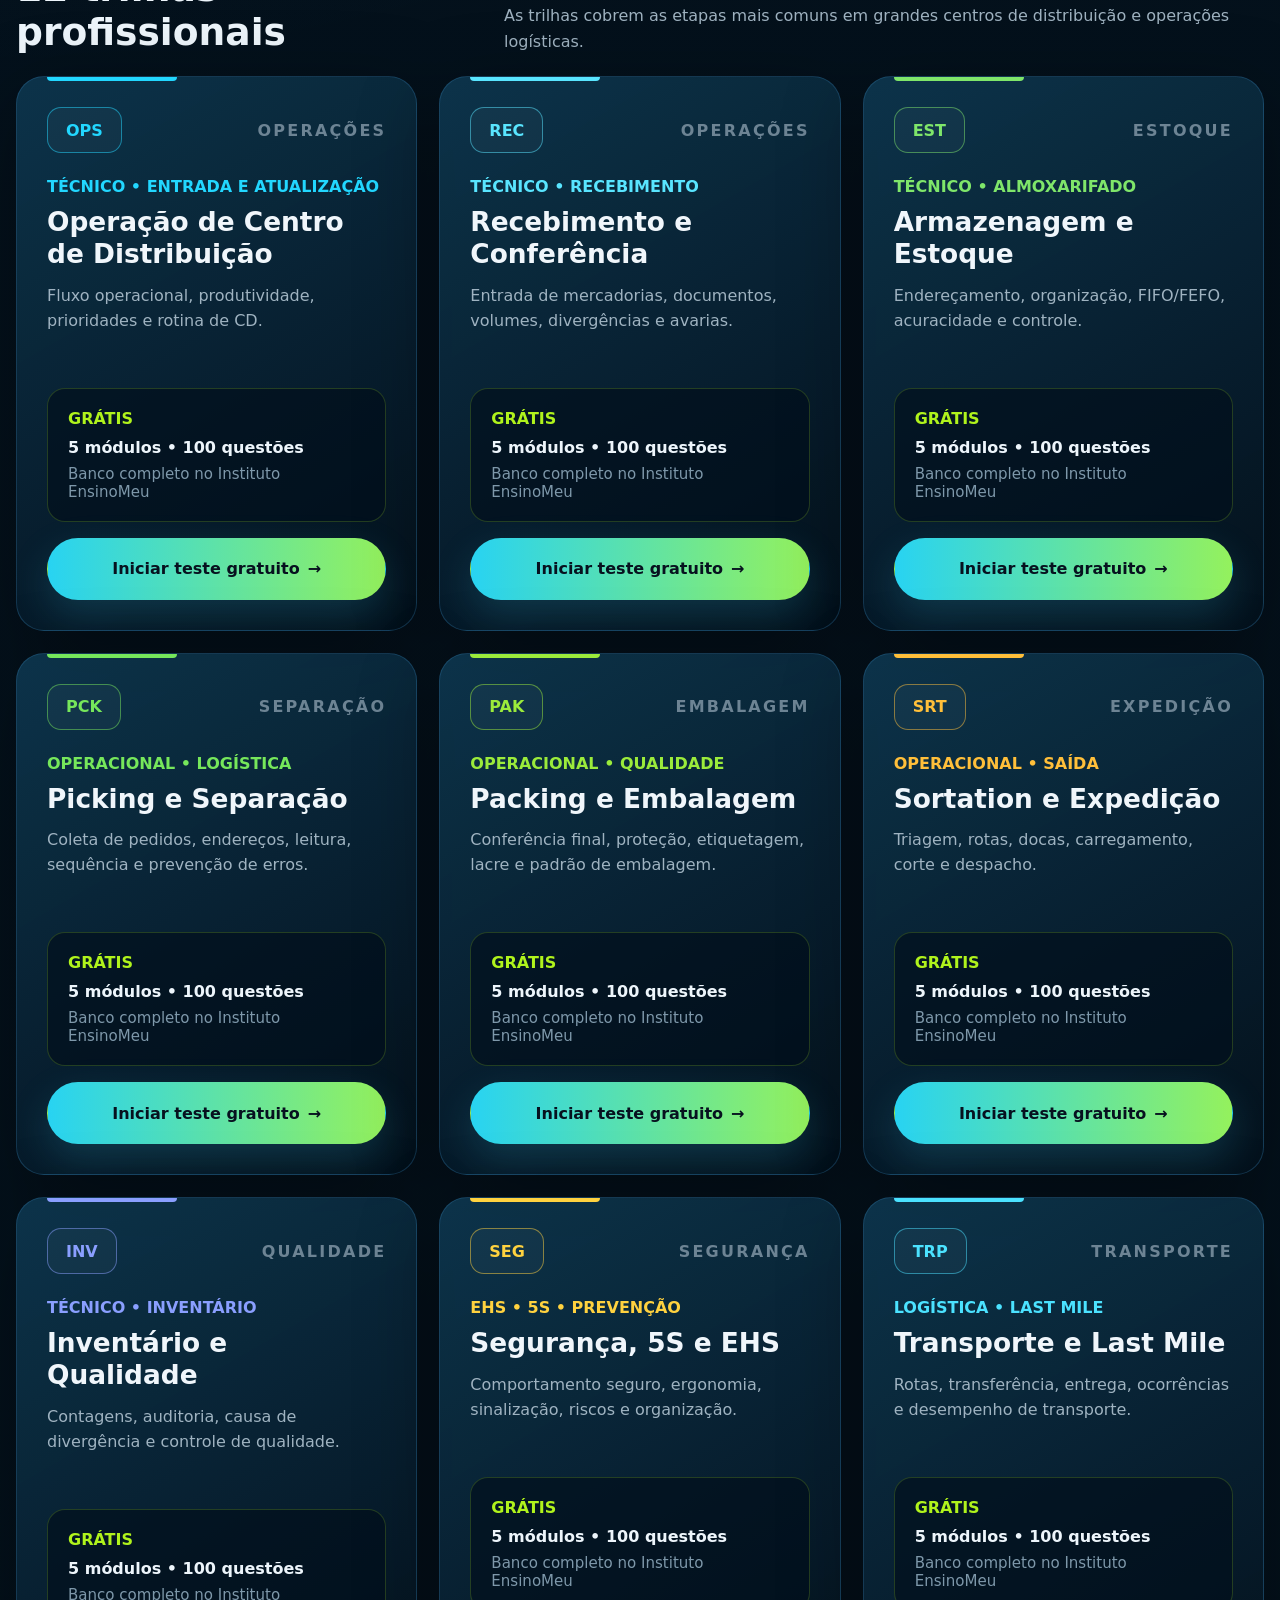
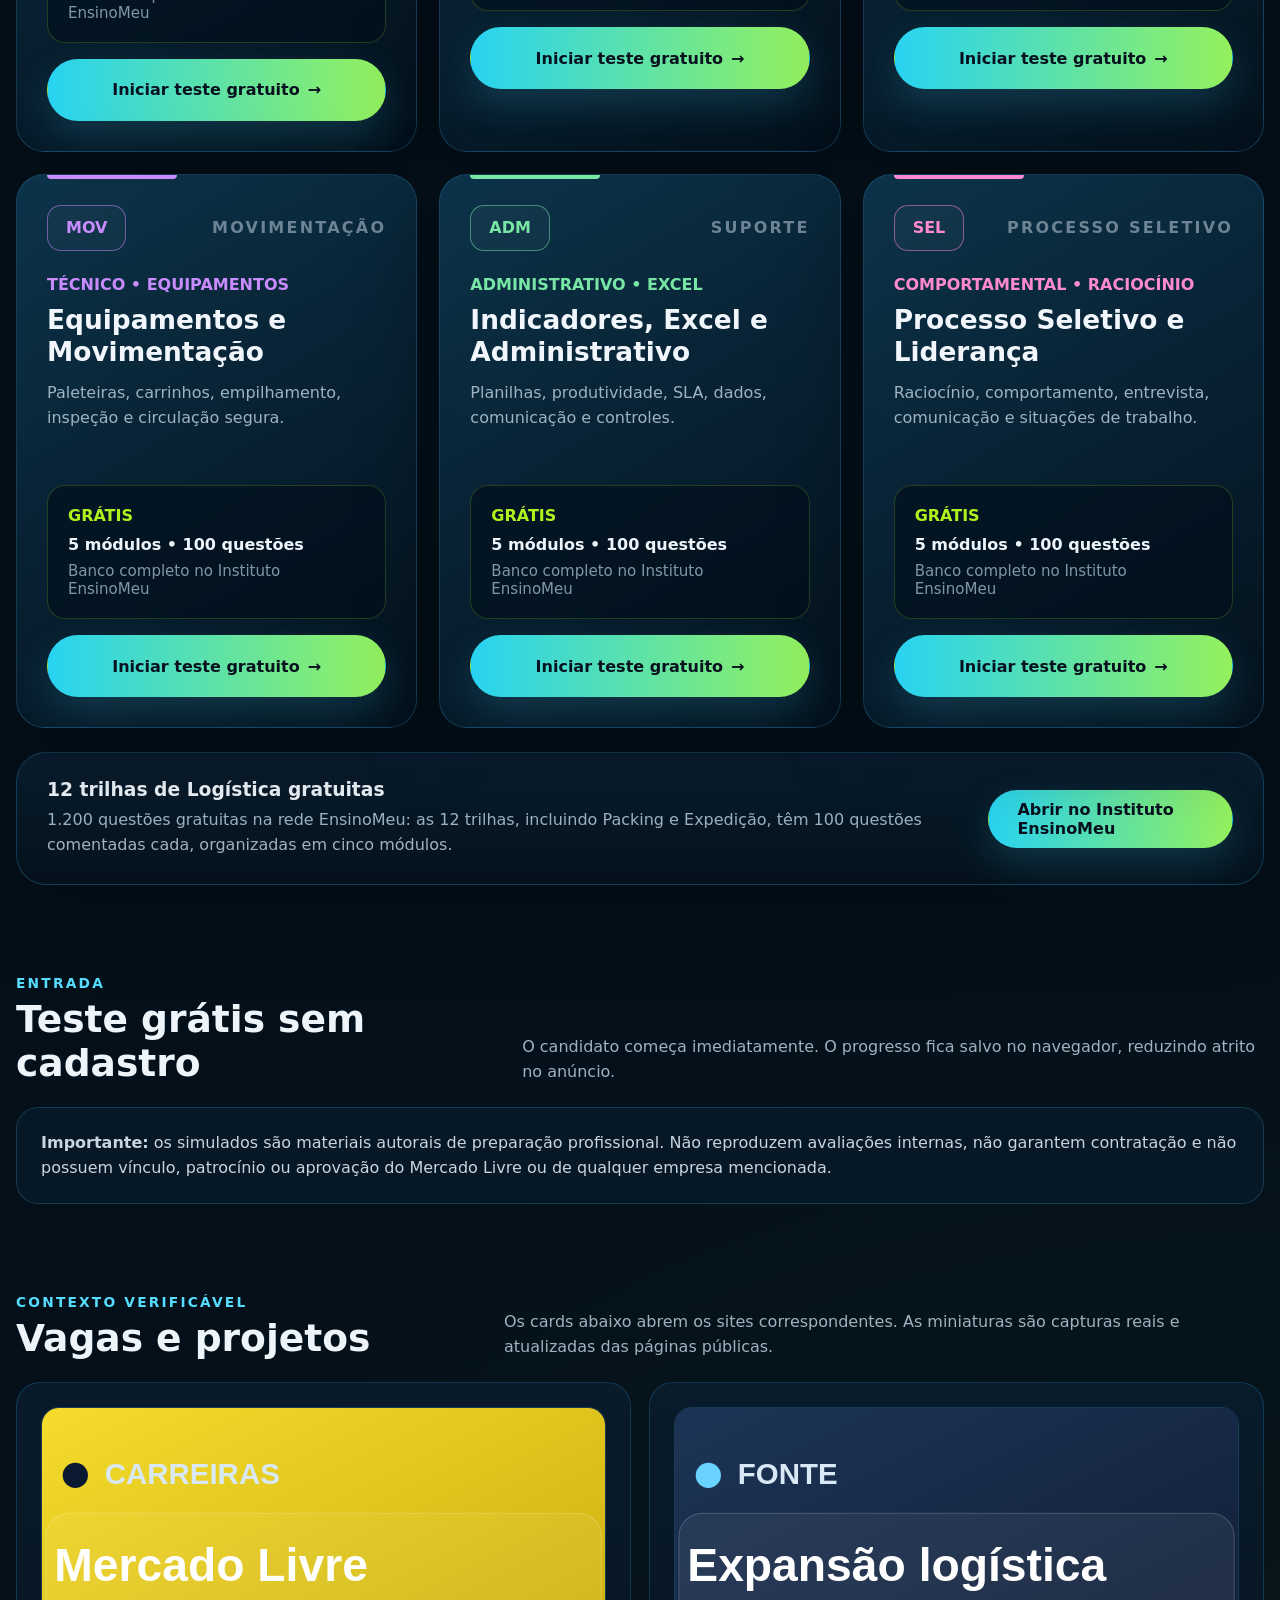
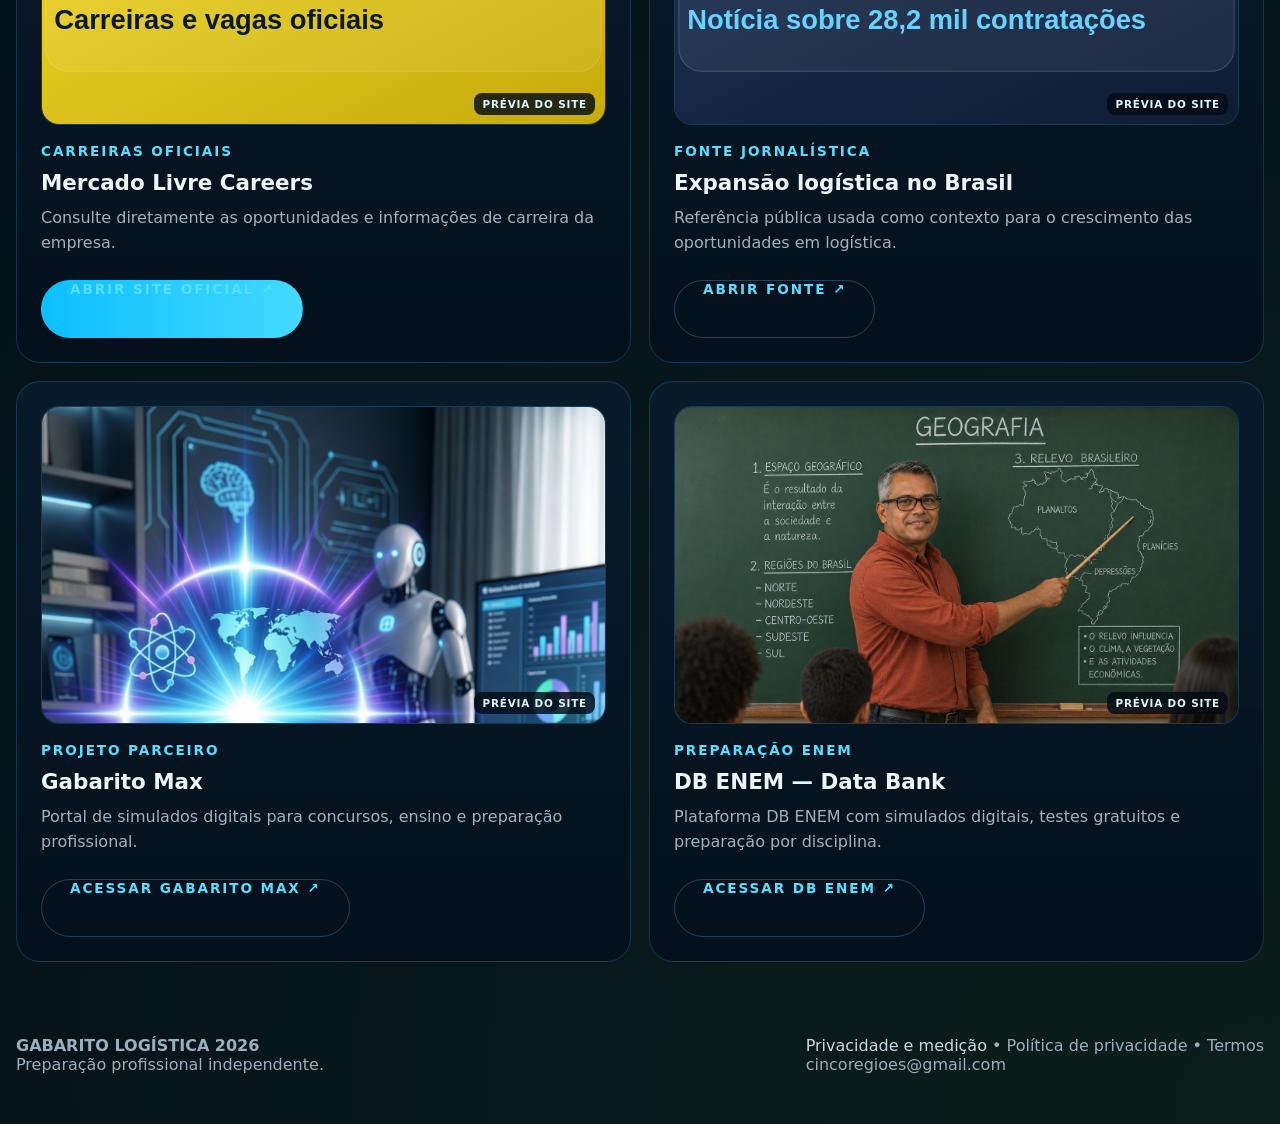
==== commit 1edfc494: "Conclui Gabarito Logística grátis: 12 trilhas e 1200 questões no EnsinoMeu" ====
--- a/index.html
+++ b/index.html
@@ -18,7 +18,7 @@
   </div>
 </section>
 <section class="section shell" id="como"><div class="section-head"><div><span class="eyebrow">Método</span><h2>Como funciona</h2></div><p>Treinamento gratuito com questões comentadas e histórico de resultados salvo no navegador. O banco de questões está em ampliação.</p></div><div class="how"><div class="step"><b>1</b><h3>Escolha a trilha</h3><p>Selecione a função ou área mais próxima da vaga desejada.</p></div><div class="step"><b>2</b><h3>Responda às 10 questões</h3><p>Dois módulos de 5 questões, com cronômetro e explicações.</p></div><div class="step"><b>3</b><h3>Veja seu diagnóstico</h3><p>Correção comentada, percentual e revisão das respostas.</p></div><div class="step"><b>4</b><h3>Continue aprendendo</h3><p>Consulte as 12 trilhas gratuitas no EnsinoMeu. O banco ampliado está em preparação.</p></div></div></section>
-<section class="section shell" id="trilhas"><div class="section-head"><div><span class="eyebrow">Catálogo 2026</span><h2>12 trilhas profissionais</h2></div><p>As trilhas cobrem as etapas mais comuns em grandes centros de distribuição e operações logísticas.</p></div><div class="grid track-grid" id="trackGrid"></div><article class="premium-band panel"><div><h3>12 trilhas de Logística gratuitas</h3><p>1.020 questões gratuitas na rede EnsinoMeu: dez trilhas, incluindo Segurança EHS e Inventário, têm 100 questões cada; Packing e Expedição seguem com 10 questões.</p></div><a class="btn btn-yellow" href="https://cincoregioes-star.github.io/instituto-ensinomeu/conteudos-recuperados/logistica/">Abrir no Instituto EnsinoMeu</a></article></section>
+<section class="section shell" id="trilhas"><div class="section-head"><div><span class="eyebrow">Catálogo 2026</span><h2>12 trilhas profissionais</h2></div><p>As trilhas cobrem as etapas mais comuns em grandes centros de distribuição e operações logísticas.</p></div><div class="grid track-grid" id="trackGrid"></div><article class="premium-band panel"><div><h3>12 trilhas de Logística gratuitas</h3><p>1.200 questões gratuitas na rede EnsinoMeu: as 12 trilhas, incluindo Packing e Expedição, têm 100 questões comentadas cada, organizadas em cinco módulos.</p></div><a class="btn btn-yellow" href="https://cincoregioes-star.github.io/instituto-ensinomeu/conteudos-recuperados/logistica/">Abrir no Instituto EnsinoMeu</a></article></section>
 <section class="section shell" id="gratis"><div class="section-head"><div><span class="eyebrow">Entrada</span><h2>Teste grátis sem cadastro</h2></div><p>O candidato começa imediatamente. O progresso fica salvo no navegador, reduzindo atrito no anúncio.</p></div><div class="notice"><strong>Importante:</strong> os simulados são materiais autorais de preparação profissional. Não reproduzem avaliações internas, não garantem contratação e não possuem vínculo, patrocínio ou aprovação do Mercado Livre ou de qualquer empresa mencionada.</div></section>
 <section class="section shell" id="fontes">
   <div class="section-head">
